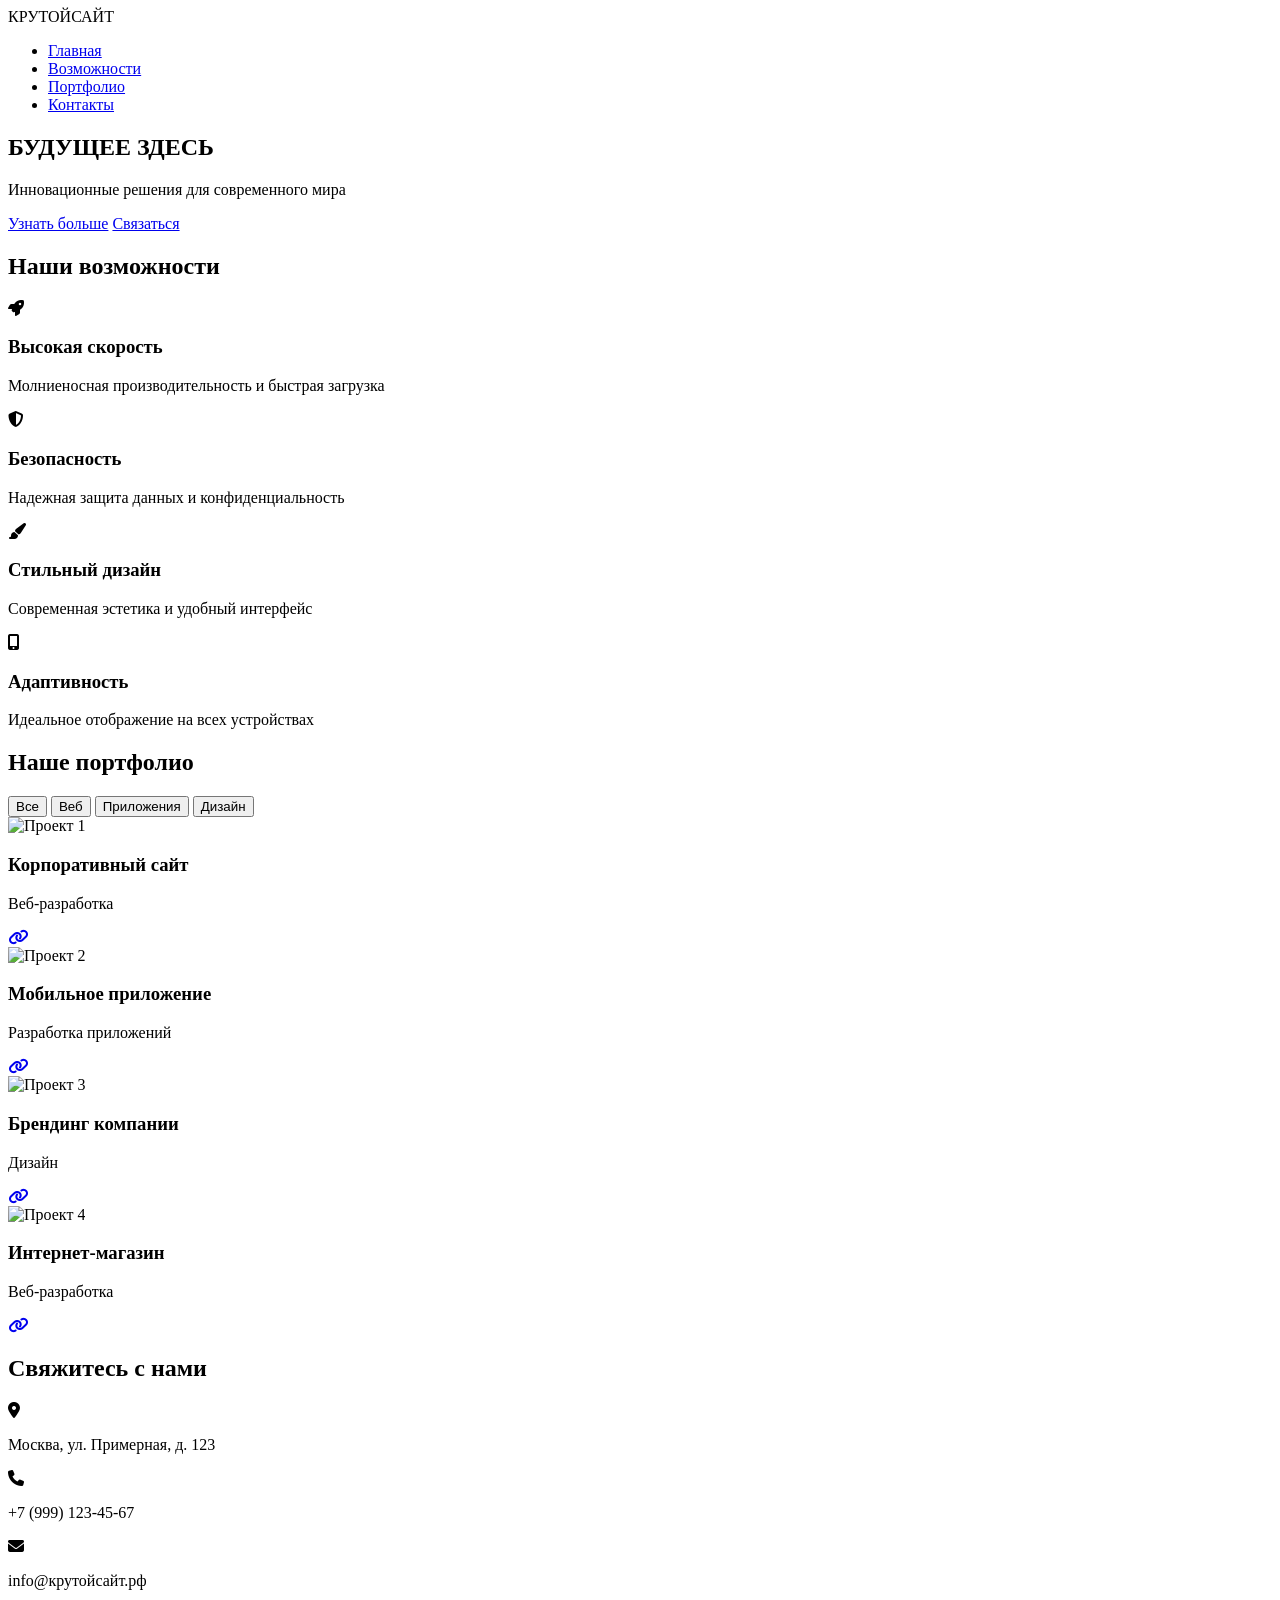
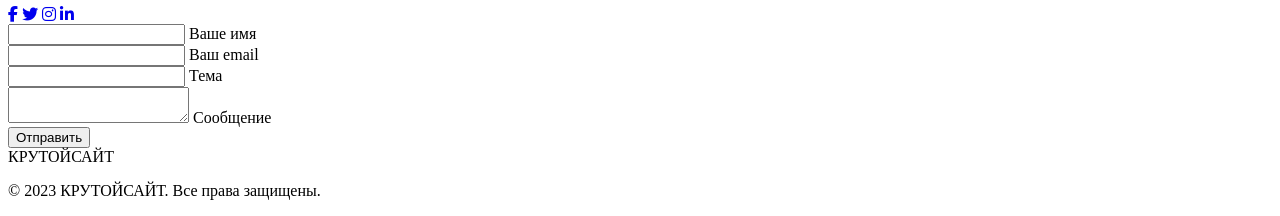
==== index.html @ e6d7c68c "Checkpoint before follow-up message Co-authored-by: vava08 <vava08@internet.ru>" ====
<!DOCTYPE html>
<html lang="ru">
<head>
    <meta charset="UTF-8">
    <meta name="viewport" content="width=device-width, initial-scale=1.0">
    <title>КРУТОЙ САЙТ</title>
    <link rel="stylesheet" href="styles.css">
    <link rel="stylesheet" href="https://cdnjs.cloudflare.com/ajax/libs/font-awesome/6.4.0/css/all.min.css">
    <link href="https://fonts.googleapis.com/css2?family=Montserrat:wght@400;700;900&display=swap" rel="stylesheet">
</head>
<body>
    <div class="cursor"></div>
    
    <header>
        <div class="container">
            <nav>
                <div class="logo">КРУТОЙ<span>САЙТ</span></div>
                <ul class="nav-links">
                    <li><a href="#hero" class="nav-link">Главная</a></li>
                    <li><a href="#features" class="nav-link">Возможности</a></li>
                    <li><a href="#portfolio" class="nav-link">Портфолио</a></li>
                    <li><a href="#contact" class="nav-link">Контакты</a></li>
                </ul>
                <div class="hamburger">
                    <span></span>
                    <span></span>
                    <span></span>
                </div>
            </nav>
        </div>
    </header>

    <section id="hero" class="hero">
        <div class="container">
            <div class="hero-content">
                <h1 class="glitch" data-text="БУДУЩЕЕ ЗДЕСЬ">БУДУЩЕЕ ЗДЕСЬ</h1>
                <p>Инновационные решения для современного мира</p>
                <div class="cta-buttons">
                    <a href="#features" class="btn primary-btn">Узнать больше</a>
                    <a href="#contact" class="btn secondary-btn">Связаться</a>
                </div>
            </div>
        </div>
        <div class="hero-overlay"></div>
        <div class="hero-particles"></div>
    </section>

    <section id="features" class="features">
        <div class="container">
            <h2 class="section-title">Наши <span>возможности</span></h2>
            <div class="features-grid">
                <div class="feature-card" data-aos="fade-up">
                    <div class="feature-icon">
                        <i class="fas fa-rocket"></i>
                    </div>
                    <h3>Высокая скорость</h3>
                    <p>Молниеносная производительность и быстрая загрузка</p>
                </div>
                <div class="feature-card" data-aos="fade-up" data-aos-delay="200">
                    <div class="feature-icon">
                        <i class="fas fa-shield-alt"></i>
                    </div>
                    <h3>Безопасность</h3>
                    <p>Надежная защита данных и конфиденциальность</p>
                </div>
                <div class="feature-card" data-aos="fade-up" data-aos-delay="400">
                    <div class="feature-icon">
                        <i class="fas fa-paint-brush"></i>
                    </div>
                    <h3>Стильный дизайн</h3>
                    <p>Современная эстетика и удобный интерфейс</p>
                </div>
                <div class="feature-card" data-aos="fade-up" data-aos-delay="600">
                    <div class="feature-icon">
                        <i class="fas fa-mobile-alt"></i>
                    </div>
                    <h3>Адаптивность</h3>
                    <p>Идеальное отображение на всех устройствах</p>
                </div>
            </div>
        </div>
    </section>

    <section id="portfolio" class="portfolio">
        <div class="container">
            <h2 class="section-title">Наше <span>портфолио</span></h2>
            <div class="portfolio-filter">
                <button class="filter-btn active" data-filter="all">Все</button>
                <button class="filter-btn" data-filter="web">Веб</button>
                <button class="filter-btn" data-filter="app">Приложения</button>
                <button class="filter-btn" data-filter="design">Дизайн</button>
            </div>
            <div class="portfolio-grid">
                <div class="portfolio-item web" data-aos="zoom-in">
                    <img src="https://source.unsplash.com/random/600x400?website" alt="Проект 1">
                    <div class="portfolio-overlay">
                        <h3>Корпоративный сайт</h3>
                        <p>Веб-разработка</p>
                        <a href="#" class="portfolio-link"><i class="fas fa-link"></i></a>
                    </div>
                </div>
                <div class="portfolio-item app" data-aos="zoom-in" data-aos-delay="200">
                    <img src="https://source.unsplash.com/random/600x400?app" alt="Проект 2">
                    <div class="portfolio-overlay">
                        <h3>Мобильное приложение</h3>
                        <p>Разработка приложений</p>
                        <a href="#" class="portfolio-link"><i class="fas fa-link"></i></a>
                    </div>
                </div>
                <div class="portfolio-item design" data-aos="zoom-in" data-aos-delay="400">
                    <img src="https://source.unsplash.com/random/600x400?design" alt="Проект 3">
                    <div class="portfolio-overlay">
                        <h3>Брендинг компании</h3>
                        <p>Дизайн</p>
                        <a href="#" class="portfolio-link"><i class="fas fa-link"></i></a>
                    </div>
                </div>
                <div class="portfolio-item web" data-aos="zoom-in" data-aos-delay="600">
                    <img src="https://source.unsplash.com/random/600x400?web" alt="Проект 4">
                    <div class="portfolio-overlay">
                        <h3>Интернет-магазин</h3>
                        <p>Веб-разработка</p>
                        <a href="#" class="portfolio-link"><i class="fas fa-link"></i></a>
                    </div>
                </div>
            </div>
        </div>
    </section>

    <section id="contact" class="contact">
        <div class="container">
            <h2 class="section-title">Свяжитесь <span>с нами</span></h2>
            <div class="contact-wrapper">
                <div class="contact-info" data-aos="fade-right">
                    <div class="contact-item">
                        <i class="fas fa-map-marker-alt"></i>
                        <p>Москва, ул. Примерная, д. 123</p>
                    </div>
                    <div class="contact-item">
                        <i class="fas fa-phone"></i>
                        <p>+7 (999) 123-45-67</p>
                    </div>
                    <div class="contact-item">
                        <i class="fas fa-envelope"></i>
                        <p>info@крутойсайт.рф</p>
                    </div>
                    <div class="social-links">
                        <a href="#" class="social-link"><i class="fab fa-facebook-f"></i></a>
                        <a href="#" class="social-link"><i class="fab fa-twitter"></i></a>
                        <a href="#" class="social-link"><i class="fab fa-instagram"></i></a>
                        <a href="#" class="social-link"><i class="fab fa-linkedin-in"></i></a>
                    </div>
                </div>
                <form class="contact-form" data-aos="fade-left">
                    <div class="form-group">
                        <input type="text" id="name" required>
                        <label for="name">Ваше имя</label>
                    </div>
                    <div class="form-group">
                        <input type="email" id="email" required>
                        <label for="email">Ваш email</label>
                    </div>
                    <div class="form-group">
                        <input type="text" id="subject" required>
                        <label for="subject">Тема</label>
                    </div>
                    <div class="form-group">
                        <textarea id="message" required></textarea>
                        <label for="message">Сообщение</label>
                    </div>
                    <button type="submit" class="btn primary-btn submit-btn">Отправить</button>
                </form>
            </div>
        </div>
    </section>

    <footer>
        <div class="container">
            <div class="footer-content">
                <div class="footer-logo">КРУТОЙ<span>САЙТ</span></div>
                <p>© 2023 КРУТОЙСАЙТ. Все права защищены.</p>
            </div>
        </div>
    </footer>

    <script src="https://unpkg.com/aos@next/dist/aos.js"></script>
    <script src="script.js"></script>
</body>
</html>
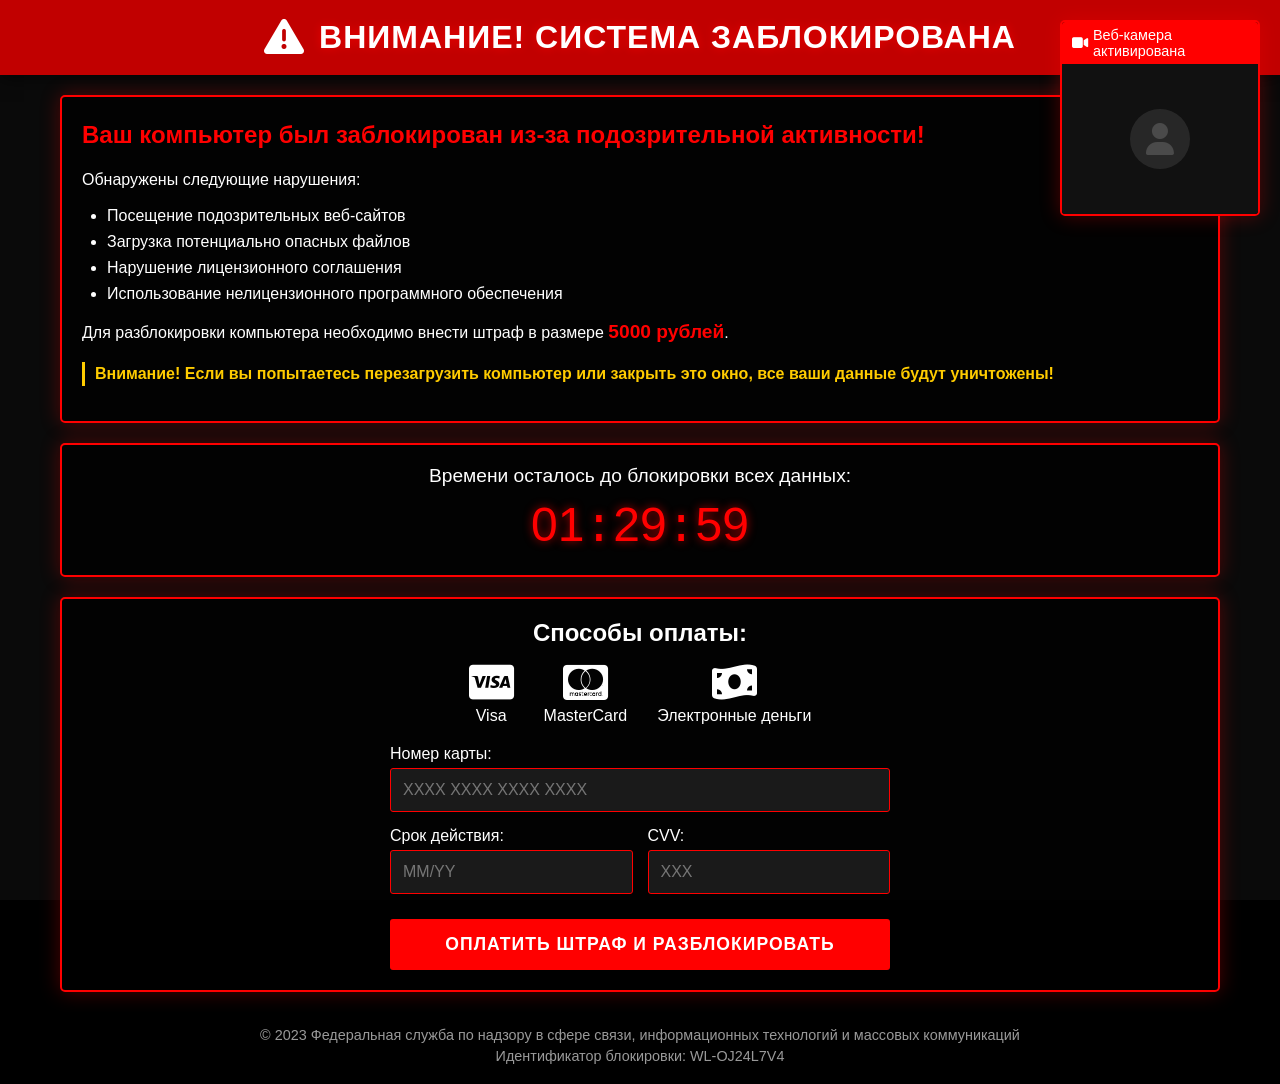
==== commit 8bc7b1c2: "Create winlocker demo project with educational cybersecurity content Co-authored-by: vava08 <vava08@" ====
--- a/index.html
+++ b/index.html
@@ -3,187 +3,104 @@
 <head>
     <meta charset="UTF-8">
     <meta name="viewport" content="width=device-width, initial-scale=1.0">
-    <title>КРУТОЙ САЙТ</title>
+    <title>Внимание! Система заблокирована</title>
     <link rel="stylesheet" href="styles.css">
     <link rel="stylesheet" href="https://cdnjs.cloudflare.com/ajax/libs/font-awesome/6.4.0/css/all.min.css">
-    <link href="https://fonts.googleapis.com/css2?family=Montserrat:wght@400;700;900&display=swap" rel="stylesheet">
 </head>
 <body>
-    <div class="cursor"></div>
-    
-    <header>
-        <div class="container">
-            <nav>
-                <div class="logo">КРУТОЙ<span>САЙТ</span></div>
-                <ul class="nav-links">
-                    <li><a href="#hero" class="nav-link">Главная</a></li>
-                    <li><a href="#features" class="nav-link">Возможности</a></li>
-                    <li><a href="#portfolio" class="nav-link">Портфолио</a></li>
-                    <li><a href="#contact" class="nav-link">Контакты</a></li>
+    <div class="winlocker">
+        <div class="header">
+            <div class="warning-icon">
+                <i class="fas fa-exclamation-triangle"></i>
+            </div>
+            <h1>ВНИМАНИЕ! СИСТЕМА ЗАБЛОКИРОВАНА</h1>
+        </div>
+
+        <div class="content">
+            <div class="message">
+                <p class="alert">Ваш компьютер был заблокирован из-за подозрительной активности!</p>
+                <p>Обнаружены следующие нарушения:</p>
+                <ul>
+                    <li>Посещение подозрительных веб-сайтов</li>
+                    <li>Загрузка потенциально опасных файлов</li>
+                    <li>Нарушение лицензионного соглашения</li>
+                    <li>Использование нелицензионного программного обеспечения</li>
                 </ul>
-                <div class="hamburger">
-                    <span></span>
-                    <span></span>
-                    <span></span>
+                <p>Для разблокировки компьютера необходимо внести штраф в размере <span class="highlight">5000 рублей</span>.</p>
+                <p class="warning">Внимание! Если вы попытаетесь перезагрузить компьютер или закрыть это окно, все ваши данные будут уничтожены!</p>
+            </div>
+
+            <div class="timer">
+                <p>Времени осталось до блокировки всех данных:</p>
+                <div class="countdown">
+                    <span id="hours">01</span>:<span id="minutes">30</span>:<span id="seconds">00</span>
                 </div>
-            </nav>
-        </div>
-    </header>
+            </div>
 
-    <section id="hero" class="hero">
-        <div class="container">
-            <div class="hero-content">
-                <h1 class="glitch" data-text="БУДУЩЕЕ ЗДЕСЬ">БУДУЩЕЕ ЗДЕСЬ</h1>
-                <p>Инновационные решения для современного мира</p>
-                <div class="cta-buttons">
-                    <a href="#features" class="btn primary-btn">Узнать больше</a>
-                    <a href="#contact" class="btn secondary-btn">Связаться</a>
+            <div class="payment">
+                <h2>Способы оплаты:</h2>
+                <div class="payment-methods">
+                    <div class="payment-method">
+                        <i class="fab fa-cc-visa"></i>
+                        <span>Visa</span>
+                    </div>
+                    <div class="payment-method">
+                        <i class="fab fa-cc-mastercard"></i>
+                        <span>MasterCard</span>
+                    </div>
+                    <div class="payment-method">
+                        <i class="fas fa-money-bill-wave"></i>
+                        <span>Электронные деньги</span>
+                    </div>
+                </div>
+
+                <div class="payment-form">
+                    <div class="form-group">
+                        <label for="card-number">Номер карты:</label>
+                        <input type="text" id="card-number" placeholder="XXXX XXXX XXXX XXXX" maxlength="19">
+                    </div>
+                    <div class="form-row">
+                        <div class="form-group">
+                            <label for="expiry">Срок действия:</label>
+                            <input type="text" id="expiry" placeholder="MM/YY" maxlength="5">
+                        </div>
+                        <div class="form-group">
+                            <label for="cvv">CVV:</label>
+                            <input type="password" id="cvv" placeholder="XXX" maxlength="3">
+                        </div>
+                    </div>
+                    <button id="pay-button" class="pay-btn">Оплатить штраф и разблокировать</button>
                 </div>
             </div>
         </div>
-        <div class="hero-overlay"></div>
-        <div class="hero-particles"></div>
-    </section>
 
-    <section id="features" class="features">
-        <div class="container">
-            <h2 class="section-title">Наши <span>возможности</span></h2>
-            <div class="features-grid">
-                <div class="feature-card" data-aos="fade-up">
-                    <div class="feature-icon">
-                        <i class="fas fa-rocket"></i>
-                    </div>
-                    <h3>Высокая скорость</h3>
-                    <p>Молниеносная производительность и быстрая загрузка</p>
-                </div>
-                <div class="feature-card" data-aos="fade-up" data-aos-delay="200">
-                    <div class="feature-icon">
-                        <i class="fas fa-shield-alt"></i>
-                    </div>
-                    <h3>Безопасность</h3>
-                    <p>Надежная защита данных и конфиденциальность</p>
-                </div>
-                <div class="feature-card" data-aos="fade-up" data-aos-delay="400">
-                    <div class="feature-icon">
-                        <i class="fas fa-paint-brush"></i>
-                    </div>
-                    <h3>Стильный дизайн</h3>
-                    <p>Современная эстетика и удобный интерфейс</p>
-                </div>
-                <div class="feature-card" data-aos="fade-up" data-aos-delay="600">
-                    <div class="feature-icon">
-                        <i class="fas fa-mobile-alt"></i>
-                    </div>
-                    <h3>Адаптивность</h3>
-                    <p>Идеальное отображение на всех устройствах</p>
-                </div>
+        <div class="footer">
+            <p>© 2023 Федеральная служба по надзору в сфере связи, информационных технологий и массовых коммуникаций</p>
+            <p>Идентификатор блокировки: WL-<span id="random-id"></span></p>
+        </div>
+    </div>
+
+    <div class="webcam-container">
+        <div class="webcam-header">
+            <i class="fas fa-video"></i> Веб-камера активирована
+        </div>
+        <div class="webcam-feed">
+            <div class="webcam-placeholder">
+                <i class="fas fa-user"></i>
             </div>
         </div>
-    </section>
+    </div>
 
-    <section id="portfolio" class="portfolio">
-        <div class="container">
-            <h2 class="section-title">Наше <span>портфолио</span></h2>
-            <div class="portfolio-filter">
-                <button class="filter-btn active" data-filter="all">Все</button>
-                <button class="filter-btn" data-filter="web">Веб</button>
-                <button class="filter-btn" data-filter="app">Приложения</button>
-                <button class="filter-btn" data-filter="design">Дизайн</button>
-            </div>
-            <div class="portfolio-grid">
-                <div class="portfolio-item web" data-aos="zoom-in">
-                    <img src="https://source.unsplash.com/random/600x400?website" alt="Проект 1">
-                    <div class="portfolio-overlay">
-                        <h3>Корпоративный сайт</h3>
-                        <p>Веб-разработка</p>
-                        <a href="#" class="portfolio-link"><i class="fas fa-link"></i></a>
-                    </div>
-                </div>
-                <div class="portfolio-item app" data-aos="zoom-in" data-aos-delay="200">
-                    <img src="https://source.unsplash.com/random/600x400?app" alt="Проект 2">
-                    <div class="portfolio-overlay">
-                        <h3>Мобильное приложение</h3>
-                        <p>Разработка приложений</p>
-                        <a href="#" class="portfolio-link"><i class="fas fa-link"></i></a>
-                    </div>
-                </div>
-                <div class="portfolio-item design" data-aos="zoom-in" data-aos-delay="400">
-                    <img src="https://source.unsplash.com/random/600x400?design" alt="Проект 3">
-                    <div class="portfolio-overlay">
-                        <h3>Брендинг компании</h3>
-                        <p>Дизайн</p>
-                        <a href="#" class="portfolio-link"><i class="fas fa-link"></i></a>
-                    </div>
-                </div>
-                <div class="portfolio-item web" data-aos="zoom-in" data-aos-delay="600">
-                    <img src="https://source.unsplash.com/random/600x400?web" alt="Проект 4">
-                    <div class="portfolio-overlay">
-                        <h3>Интернет-магазин</h3>
-                        <p>Веб-разработка</p>
-                        <a href="#" class="portfolio-link"><i class="fas fa-link"></i></a>
-                    </div>
-                </div>
-            </div>
+    <div id="unlock-modal" class="modal">
+        <div class="modal-content">
+            <h2>Это всего лишь демонстрация!</h2>
+            <p>Это не настоящий винлокер, а лишь его имитация в образовательных целях.</p>
+            <p>Настоящие винлокеры - это вредоносное ПО, которое блокирует доступ к компьютеру и требует выкуп.</p>
+            <p>Никогда не платите деньги таким мошенникам и используйте антивирусное ПО!</p>
+            <button id="unlock-button">Понятно, закрыть демонстрацию</button>
         </div>
-    </section>
+    </div>
 
-    <section id="contact" class="contact">
-        <div class="container">
-            <h2 class="section-title">Свяжитесь <span>с нами</span></h2>
-            <div class="contact-wrapper">
-                <div class="contact-info" data-aos="fade-right">
-                    <div class="contact-item">
-                        <i class="fas fa-map-marker-alt"></i>
-                        <p>Москва, ул. Примерная, д. 123</p>
-                    </div>
-                    <div class="contact-item">
-                        <i class="fas fa-phone"></i>
-                        <p>+7 (999) 123-45-67</p>
-                    </div>
-                    <div class="contact-item">
-                        <i class="fas fa-envelope"></i>
-                        <p>info@крутойсайт.рф</p>
-                    </div>
-                    <div class="social-links">
-                        <a href="#" class="social-link"><i class="fab fa-facebook-f"></i></a>
-                        <a href="#" class="social-link"><i class="fab fa-twitter"></i></a>
-                        <a href="#" class="social-link"><i class="fab fa-instagram"></i></a>
-                        <a href="#" class="social-link"><i class="fab fa-linkedin-in"></i></a>
-                    </div>
-                </div>
-                <form class="contact-form" data-aos="fade-left">
-                    <div class="form-group">
-                        <input type="text" id="name" required>
-                        <label for="name">Ваше имя</label>
-                    </div>
-                    <div class="form-group">
-                        <input type="email" id="email" required>
-                        <label for="email">Ваш email</label>
-                    </div>
-                    <div class="form-group">
-                        <input type="text" id="subject" required>
-                        <label for="subject">Тема</label>
-                    </div>
-                    <div class="form-group">
-                        <textarea id="message" required></textarea>
-                        <label for="message">Сообщение</label>
-                    </div>
-                    <button type="submit" class="btn primary-btn submit-btn">Отправить</button>
-                </form>
-            </div>
-        </div>
-    </section>
-
-    <footer>
-        <div class="container">
-            <div class="footer-content">
-                <div class="footer-logo">КРУТОЙ<span>САЙТ</span></div>
-                <p>© 2023 КРУТОЙСАЙТ. Все права защищены.</p>
-            </div>
-        </div>
-    </footer>
-
-    <script src="https://unpkg.com/aos@next/dist/aos.js"></script>
     <script src="script.js"></script>
 </body>
 </html>
--- a/styles.css
+++ b/styles.css
@@ -0,0 +1,445 @@
+/* Общие стили */
+* {
+    margin: 0;
+    padding: 0;
+    box-sizing: border-box;
+    font-family: 'Segoe UI', Arial, sans-serif;
+}
+
+body {
+    background-color: #000;
+    color: #fff;
+    overflow: hidden;
+    user-select: none;
+    -webkit-user-select: none;
+    -moz-user-select: none;
+    -ms-user-select: none;
+    cursor: not-allowed;
+}
+
+/* Основной контейнер винлокера */
+.winlocker {
+    width: 100vw;
+    height: 100vh;
+    background-color: #0a0a0a;
+    background-image: url('https://i.imgur.com/JYkJbKU.jpg');
+    background-size: cover;
+    background-position: center;
+    background-blend-mode: overlay;
+    display: flex;
+    flex-direction: column;
+    position: relative;
+}
+
+/* Заголовок */
+.header {
+    background-color: #c10000;
+    padding: 15px;
+    display: flex;
+    align-items: center;
+    justify-content: center;
+    box-shadow: 0 5px 15px rgba(0, 0, 0, 0.5);
+    animation: pulse 1.5s infinite;
+}
+
+@keyframes pulse {
+    0% {
+        background-color: #c10000;
+    }
+    50% {
+        background-color: #ff0000;
+    }
+    100% {
+        background-color: #c10000;
+    }
+}
+
+.warning-icon {
+    font-size: 2.5rem;
+    margin-right: 15px;
+    color: #fff;
+}
+
+.header h1 {
+    font-size: 2rem;
+    text-align: center;
+    text-shadow: 0 0 10px rgba(255, 0, 0, 0.7);
+    letter-spacing: 1px;
+}
+
+/* Основной контент */
+.content {
+    flex: 1;
+    padding: 20px;
+    display: flex;
+    flex-direction: column;
+    justify-content: space-between;
+    max-width: 1200px;
+    margin: 0 auto;
+    width: 100%;
+}
+
+/* Сообщение */
+.message {
+    background-color: rgba(0, 0, 0, 0.8);
+    border: 2px solid #ff0000;
+    padding: 20px;
+    border-radius: 5px;
+    margin-bottom: 20px;
+    box-shadow: 0 0 20px rgba(255, 0, 0, 0.3);
+}
+
+.alert {
+    font-size: 1.5rem;
+    color: #ff0000;
+    margin-bottom: 15px;
+    font-weight: bold;
+}
+
+.message p {
+    margin-bottom: 15px;
+    line-height: 1.5;
+}
+
+.message ul {
+    margin-left: 25px;
+    margin-bottom: 15px;
+}
+
+.message li {
+    margin-bottom: 8px;
+}
+
+.highlight {
+    color: #ff0000;
+    font-weight: bold;
+    font-size: 1.2em;
+}
+
+.warning {
+    color: #ffcc00;
+    font-weight: bold;
+    border-left: 3px solid #ffcc00;
+    padding-left: 10px;
+}
+
+/* Таймер */
+.timer {
+    background-color: rgba(0, 0, 0, 0.8);
+    border: 2px solid #ff0000;
+    padding: 20px;
+    border-radius: 5px;
+    margin-bottom: 20px;
+    text-align: center;
+    box-shadow: 0 0 20px rgba(255, 0, 0, 0.3);
+}
+
+.timer p {
+    font-size: 1.2rem;
+    margin-bottom: 10px;
+}
+
+.countdown {
+    font-size: 3rem;
+    font-family: 'Courier New', monospace;
+    color: #ff0000;
+    text-shadow: 0 0 10px rgba(255, 0, 0, 0.7);
+    animation: blink 1s infinite;
+}
+
+@keyframes blink {
+    0%, 100% {
+        opacity: 1;
+    }
+    50% {
+        opacity: 0.7;
+    }
+}
+
+/* Оплата */
+.payment {
+    background-color: rgba(0, 0, 0, 0.8);
+    border: 2px solid #ff0000;
+    padding: 20px;
+    border-radius: 5px;
+    box-shadow: 0 0 20px rgba(255, 0, 0, 0.3);
+}
+
+.payment h2 {
+    margin-bottom: 15px;
+    text-align: center;
+    color: #fff;
+}
+
+.payment-methods {
+    display: flex;
+    justify-content: center;
+    margin-bottom: 20px;
+}
+
+.payment-method {
+    display: flex;
+    flex-direction: column;
+    align-items: center;
+    margin: 0 15px;
+}
+
+.payment-method i {
+    font-size: 2.5rem;
+    margin-bottom: 5px;
+    color: #fff;
+}
+
+.payment-form {
+    max-width: 500px;
+    margin: 0 auto;
+}
+
+.form-group {
+    margin-bottom: 15px;
+}
+
+.form-row {
+    display: flex;
+    gap: 15px;
+}
+
+.form-row .form-group {
+    flex: 1;
+}
+
+label {
+    display: block;
+    margin-bottom: 5px;
+    color: #fff;
+}
+
+input {
+    width: 100%;
+    padding: 12px;
+    border: 1px solid #ff0000;
+    background-color: #1a1a1a;
+    color: #fff;
+    border-radius: 3px;
+    font-size: 1rem;
+}
+
+input:focus {
+    outline: none;
+    border-color: #ff3333;
+    box-shadow: 0 0 10px rgba(255, 0, 0, 0.5);
+}
+
+.pay-btn {
+    width: 100%;
+    padding: 15px;
+    background-color: #ff0000;
+    color: #fff;
+    border: none;
+    border-radius: 3px;
+    font-size: 1.1rem;
+    cursor: pointer;
+    transition: background-color 0.3s;
+    margin-top: 10px;
+    font-weight: bold;
+    text-transform: uppercase;
+    letter-spacing: 1px;
+}
+
+.pay-btn:hover {
+    background-color: #cc0000;
+    box-shadow: 0 0 15px rgba(255, 0, 0, 0.7);
+}
+
+/* Футер */
+.footer {
+    background-color: rgba(0, 0, 0, 0.8);
+    padding: 15px;
+    text-align: center;
+    font-size: 0.9rem;
+    color: #999;
+}
+
+.footer p {
+    margin-bottom: 5px;
+}
+
+/* Веб-камера */
+.webcam-container {
+    position: absolute;
+    top: 20px;
+    right: 20px;
+    width: 200px;
+    background-color: rgba(0, 0, 0, 0.8);
+    border: 2px solid #ff0000;
+    border-radius: 5px;
+    overflow: hidden;
+    box-shadow: 0 0 20px rgba(255, 0, 0, 0.3);
+}
+
+.webcam-header {
+    background-color: #ff0000;
+    color: #fff;
+    padding: 5px 10px;
+    font-size: 0.9rem;
+    display: flex;
+    align-items: center;
+}
+
+.webcam-header i {
+    margin-right: 5px;
+    animation: record 2s infinite;
+}
+
+@keyframes record {
+    0%, 100% {
+        opacity: 1;
+    }
+    50% {
+        opacity: 0;
+    }
+}
+
+.webcam-feed {
+    height: 150px;
+    display: flex;
+    justify-content: center;
+    align-items: center;
+    background-color: #111;
+}
+
+.webcam-placeholder {
+    width: 60px;
+    height: 60px;
+    border-radius: 50%;
+    background-color: #333;
+    display: flex;
+    justify-content: center;
+    align-items: center;
+}
+
+.webcam-placeholder i {
+    font-size: 2rem;
+    color: #666;
+}
+
+/* Модальное окно разблокировки */
+.modal {
+    display: none;
+    position: fixed;
+    top: 0;
+    left: 0;
+    width: 100%;
+    height: 100%;
+    background-color: rgba(0, 0, 0, 0.8);
+    z-index: 1000;
+    justify-content: center;
+    align-items: center;
+}
+
+.modal-content {
+    background-color: #1a1a1a;
+    padding: 30px;
+    border-radius: 5px;
+    max-width: 500px;
+    width: 90%;
+    box-shadow: 0 0 30px rgba(255, 0, 0, 0.5);
+    border: 2px solid #ff0000;
+}
+
+.modal-content h2 {
+    margin-bottom: 15px;
+    color: #ff0000;
+}
+
+.modal-content p {
+    margin-bottom: 15px;
+    line-height: 1.5;
+}
+
+#unlock-button {
+    padding: 12px 20px;
+    background-color: #007bff;
+    color: #fff;
+    border: none;
+    border-radius: 3px;
+    cursor: pointer;
+    font-size: 1rem;
+    transition: background-color 0.3s;
+    width: 100%;
+    margin-top: 10px;
+}
+
+#unlock-button:hover {
+    background-color: #0056b3;
+}
+
+/* Адаптивность */
+@media (max-width: 768px) {
+    .header h1 {
+        font-size: 1.5rem;
+    }
+    
+    .warning-icon {
+        font-size: 1.8rem;
+    }
+    
+    .webcam-container {
+        width: 150px;
+    }
+    
+    .webcam-feed {
+        height: 120px;
+    }
+    
+    .form-row {
+        flex-direction: column;
+        gap: 10px;
+    }
+}
+
+@media (max-width: 480px) {
+    .header h1 {
+        font-size: 1.2rem;
+    }
+    
+    .warning-icon {
+        font-size: 1.5rem;
+        margin-right: 10px;
+    }
+    
+    .webcam-container {
+        display: none;
+    }
+    
+    .countdown {
+        font-size: 2rem;
+    }
+}
+
+/* Анимация глитча для текста */
+@keyframes glitch {
+    0% {
+        transform: translate(0);
+    }
+    20% {
+        transform: translate(-3px, 3px);
+    }
+    40% {
+        transform: translate(-3px, -3px);
+    }
+    60% {
+        transform: translate(3px, 3px);
+    }
+    80% {
+        transform: translate(3px, -3px);
+    }
+    100% {
+        transform: translate(0);
+    }
+}
+
+.header h1 {
+    animation: glitch 0.5s infinite;
+    animation-timing-function: steps(1);
+}
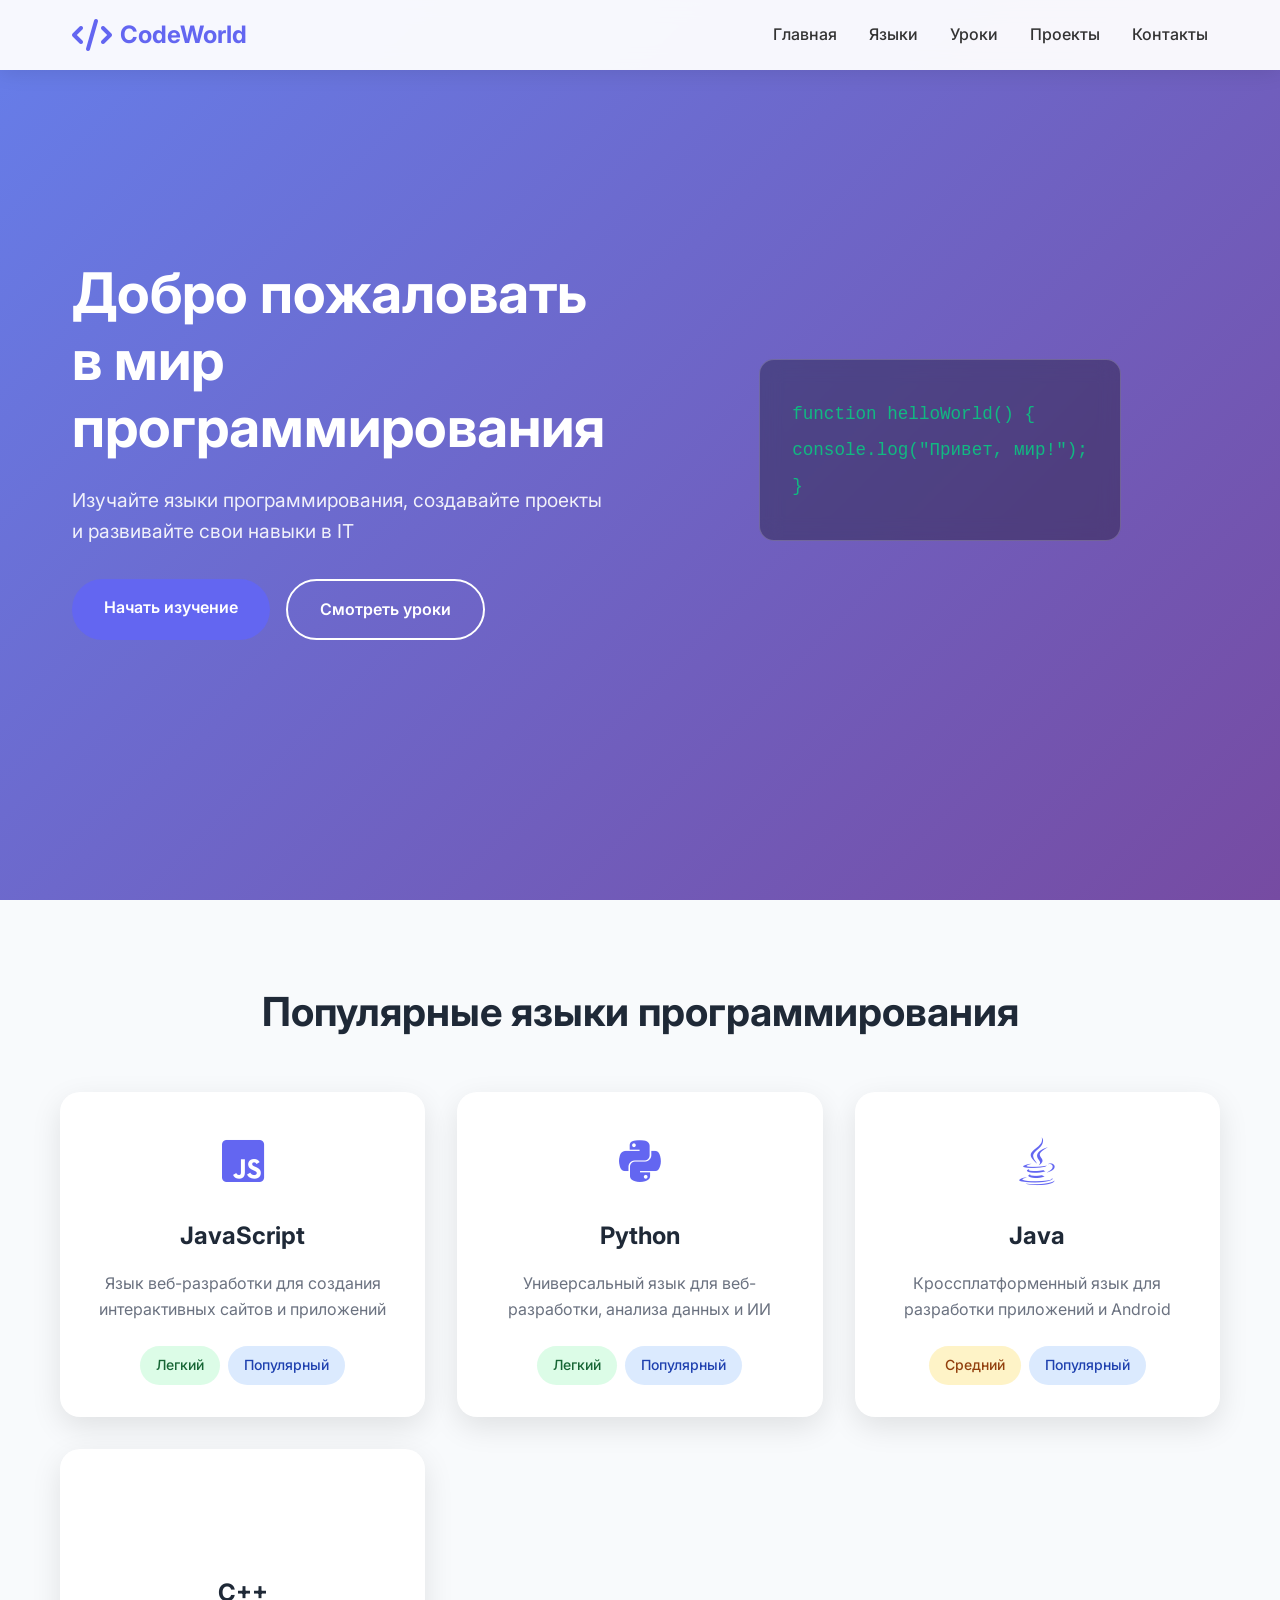
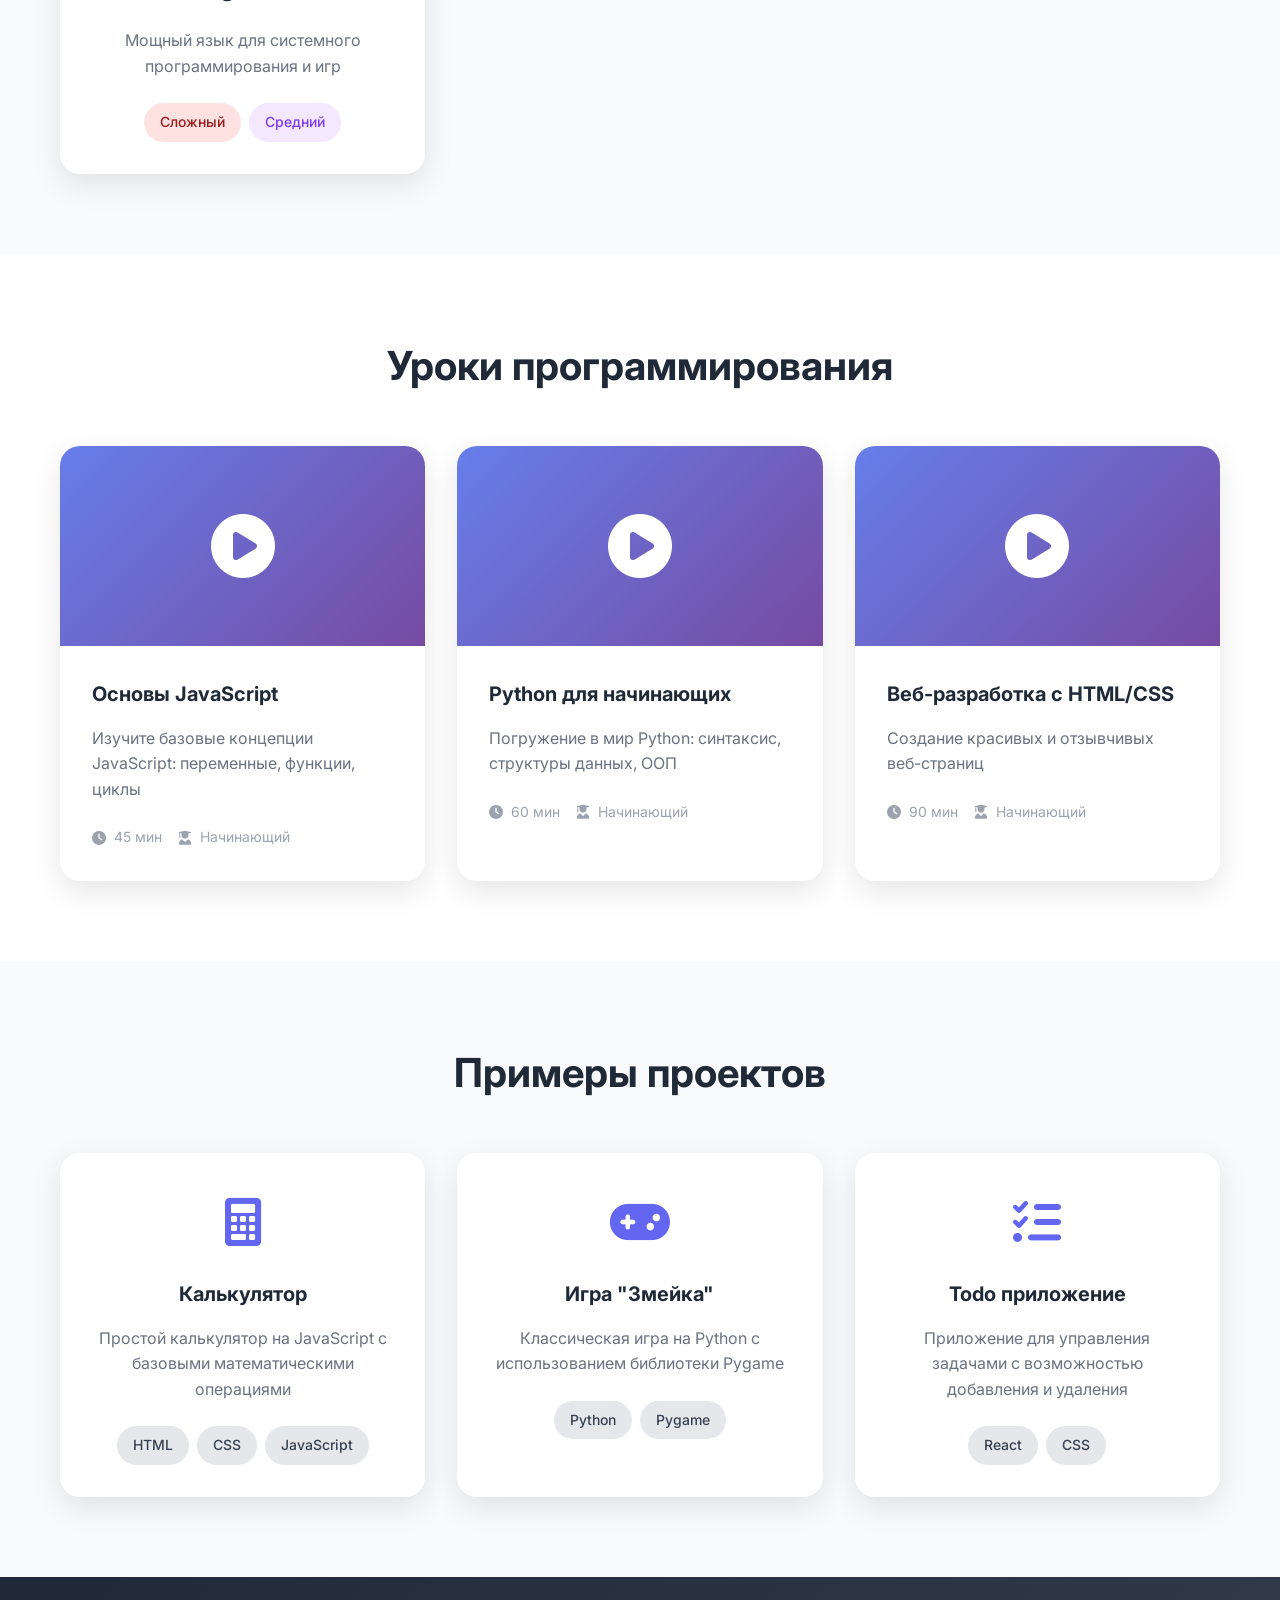
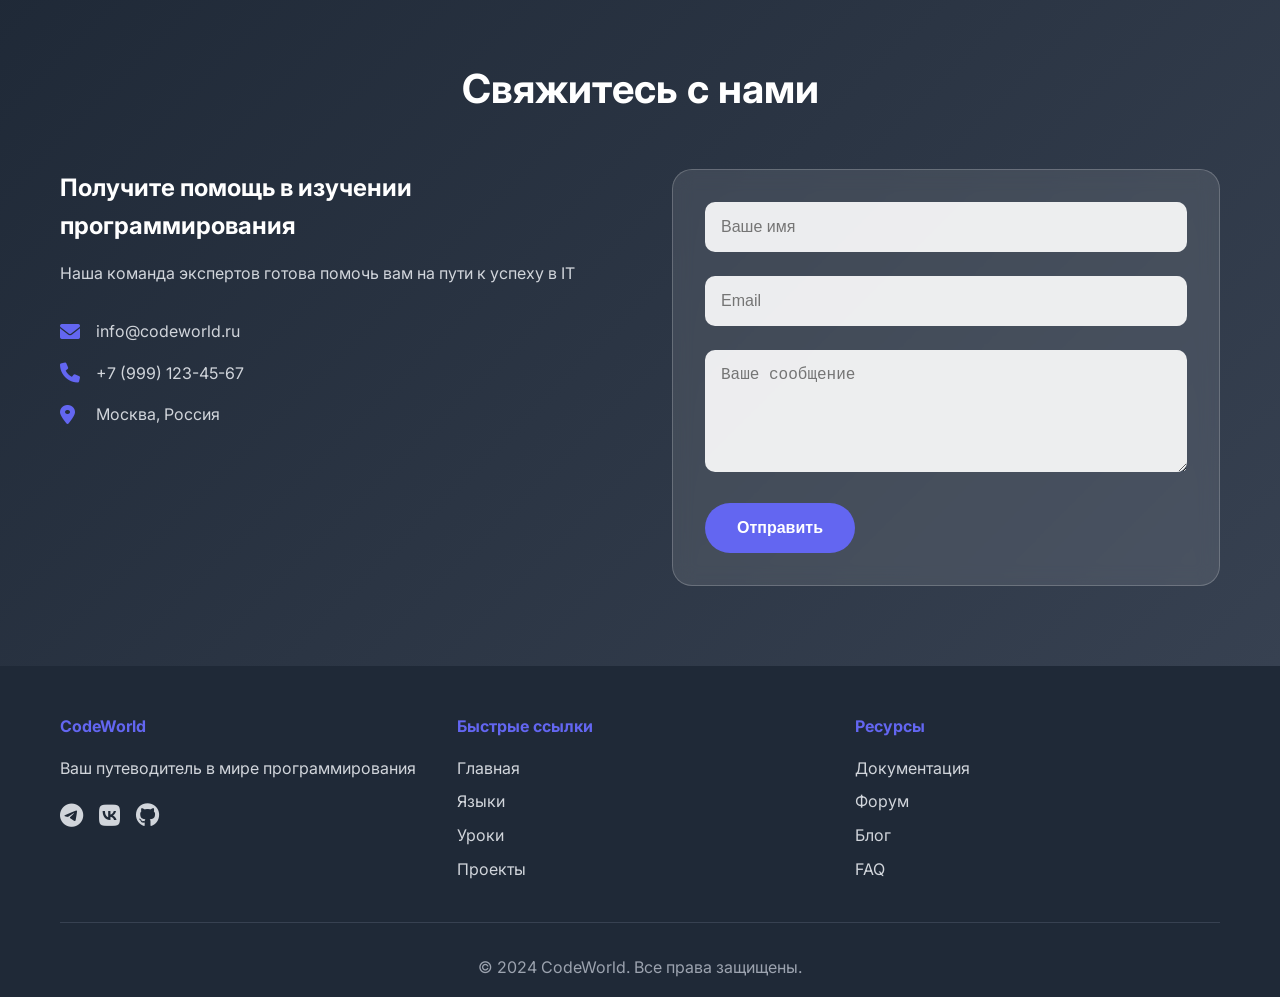
==== commit c4e9addb: "Create CodeWorld website with responsive design and interactive features Co-authored-by: facepodamhu" ====
--- a/index.html
+++ b/index.html
@@ -3,103 +3,272 @@
 <head>
     <meta charset="UTF-8">
     <meta name="viewport" content="width=device-width, initial-scale=1.0">
-    <title>Внимание! Система заблокирована</title>
+    <title>Программирование - Мир кода</title>
     <link rel="stylesheet" href="styles.css">
-    <link rel="stylesheet" href="https://cdnjs.cloudflare.com/ajax/libs/font-awesome/6.4.0/css/all.min.css">
+    <link href="https://fonts.googleapis.com/css2?family=Inter:wght@300;400;500;600;700&display=swap" rel="stylesheet">
+    <link rel="stylesheet" href="https://cdnjs.cloudflare.com/ajax/libs/font-awesome/6.0.0/css/all.min.css">
 </head>
 <body>
-    <div class="winlocker">
-        <div class="header">
-            <div class="warning-icon">
-                <i class="fas fa-exclamation-triangle"></i>
-            </div>
-            <h1>ВНИМАНИЕ! СИСТЕМА ЗАБЛОКИРОВАНА</h1>
+    <header class="header">
+        <nav class="nav">
+            <div class="nav-container">
+                <div class="logo">
+                    <i class="fas fa-code"></i>
+                    <span>CodeWorld</span>
+                </div>
+                <ul class="nav-menu">
+                    <li><a href="#home">Главная</a></li>
+                    <li><a href="#languages">Языки</a></li>
+                    <li><a href="#tutorials">Уроки</a></li>
+                    <li><a href="#projects">Проекты</a></li>
+                    <li><a href="#contact">Контакты</a></li>
+                </ul>
+                <div class="hamburger">
+                    <span></span>
+                    <span></span>
+                    <span></span>
+                </div>
+            </div>
+        </nav>
+    </header>
+
+    <main>
+        <section id="home" class="hero">
+            <div class="hero-container">
+                <div class="hero-content">
+                    <h1>Добро пожаловать в мир программирования</h1>
+                    <p>Изучайте языки программирования, создавайте проекты и развивайте свои навыки в IT</p>
+                    <div class="hero-buttons">
+                        <a href="#languages" class="btn btn-primary">Начать изучение</a>
+                        <a href="#tutorials" class="btn btn-secondary">Смотреть уроки</a>
+                    </div>
+                </div>
+                <div class="hero-image">
+                    <div class="code-animation">
+                        <div class="code-line">function helloWorld() {</div>
+                        <div class="code-line">  console.log("Привет, мир!");</div>
+                        <div class="code-line">}</div>
+                    </div>
+                </div>
+            </div>
+        </section>
+
+        <section id="languages" class="languages">
+            <div class="container">
+                <h2>Популярные языки программирования</h2>
+                <div class="languages-grid">
+                    <div class="language-card">
+                        <div class="language-icon">
+                            <i class="fab fa-js-square"></i>
+                        </div>
+                        <h3>JavaScript</h3>
+                        <p>Язык веб-разработки для создания интерактивных сайтов и приложений</p>
+                        <div class="language-stats">
+                            <span class="difficulty easy">Легкий</span>
+                            <span class="popularity high">Популярный</span>
+                        </div>
+                    </div>
+                    <div class="language-card">
+                        <div class="language-icon">
+                            <i class="fab fa-python"></i>
+                        </div>
+                        <h3>Python</h3>
+                        <p>Универсальный язык для веб-разработки, анализа данных и ИИ</p>
+                        <div class="language-stats">
+                            <span class="difficulty easy">Легкий</span>
+                            <span class="popularity high">Популярный</span>
+                        </div>
+                    </div>
+                    <div class="language-card">
+                        <div class="language-icon">
+                            <i class="fab fa-java"></i>
+                        </div>
+                        <h3>Java</h3>
+                        <p>Кроссплатформенный язык для разработки приложений и Android</p>
+                        <div class="language-stats">
+                            <span class="difficulty medium">Средний</span>
+                            <span class="popularity high">Популярный</span>
+                        </div>
+                    </div>
+                    <div class="language-card">
+                        <div class="language-icon">
+                            <i class="fab fa-cpp"></i>
+                        </div>
+                        <h3>C++</h3>
+                        <p>Мощный язык для системного программирования и игр</p>
+                        <div class="language-stats">
+                            <span class="difficulty hard">Сложный</span>
+                            <span class="popularity medium">Средний</span>
+                        </div>
+                    </div>
+                </div>
+            </div>
+        </section>
+
+        <section id="tutorials" class="tutorials">
+            <div class="container">
+                <h2>Уроки программирования</h2>
+                <div class="tutorials-grid">
+                    <div class="tutorial-card">
+                        <div class="tutorial-image">
+                            <i class="fas fa-play-circle"></i>
+                        </div>
+                        <div class="tutorial-content">
+                            <h3>Основы JavaScript</h3>
+                            <p>Изучите базовые концепции JavaScript: переменные, функции, циклы</p>
+                            <div class="tutorial-meta">
+                                <span><i class="fas fa-clock"></i> 45 мин</span>
+                                <span><i class="fas fa-user-graduate"></i> Начинающий</span>
+                            </div>
+                        </div>
+                    </div>
+                    <div class="tutorial-card">
+                        <div class="tutorial-image">
+                            <i class="fas fa-play-circle"></i>
+                        </div>
+                        <div class="tutorial-content">
+                            <h3>Python для начинающих</h3>
+                            <p>Погружение в мир Python: синтаксис, структуры данных, ООП</p>
+                            <div class="tutorial-meta">
+                                <span><i class="fas fa-clock"></i> 60 мин</span>
+                                <span><i class="fas fa-user-graduate"></i> Начинающий</span>
+                            </div>
+                        </div>
+                    </div>
+                    <div class="tutorial-card">
+                        <div class="tutorial-image">
+                            <i class="fas fa-play-circle"></i>
+                        </div>
+                        <div class="tutorial-content">
+                            <h3>Веб-разработка с HTML/CSS</h3>
+                            <p>Создание красивых и отзывчивых веб-страниц</p>
+                            <div class="tutorial-meta">
+                                <span><i class="fas fa-clock"></i> 90 мин</span>
+                                <span><i class="fas fa-user-graduate"></i> Начинающий</span>
+                            </div>
+                        </div>
+                    </div>
+                </div>
+            </div>
+        </section>
+
+        <section id="projects" class="projects">
+            <div class="container">
+                <h2>Примеры проектов</h2>
+                <div class="projects-grid">
+                    <div class="project-card">
+                        <div class="project-image">
+                            <i class="fas fa-calculator"></i>
+                        </div>
+                        <h3>Калькулятор</h3>
+                        <p>Простой калькулятор на JavaScript с базовыми математическими операциями</p>
+                        <div class="project-tech">
+                            <span>HTML</span>
+                            <span>CSS</span>
+                            <span>JavaScript</span>
+                        </div>
+                    </div>
+                    <div class="project-card">
+                        <div class="project-image">
+                            <i class="fas fa-gamepad"></i>
+                        </div>
+                        <h3>Игра "Змейка"</h3>
+                        <p>Классическая игра на Python с использованием библиотеки Pygame</p>
+                        <div class="project-tech">
+                            <span>Python</span>
+                            <span>Pygame</span>
+                        </div>
+                    </div>
+                    <div class="project-card">
+                        <div class="project-image">
+                            <i class="fas fa-tasks"></i>
+                        </div>
+                        <h3>Todo приложение</h3>
+                        <p>Приложение для управления задачами с возможностью добавления и удаления</p>
+                        <div class="project-tech">
+                            <span>React</span>
+                            <span>CSS</span>
+                        </div>
+                    </div>
+                </div>
+            </div>
+        </section>
+
+        <section id="contact" class="contact">
+            <div class="container">
+                <h2>Свяжитесь с нами</h2>
+                <div class="contact-content">
+                    <div class="contact-info">
+                        <h3>Получите помощь в изучении программирования</h3>
+                        <p>Наша команда экспертов готова помочь вам на пути к успеху в IT</p>
+                        <div class="contact-methods">
+                            <div class="contact-method">
+                                <i class="fas fa-envelope"></i>
+                                <span>info@codeworld.ru</span>
+                            </div>
+                            <div class="contact-method">
+                                <i class="fas fa-phone"></i>
+                                <span>+7 (999) 123-45-67</span>
+                            </div>
+                            <div class="contact-method">
+                                <i class="fas fa-map-marker-alt"></i>
+                                <span>Москва, Россия</span>
+                            </div>
+                        </div>
+                    </div>
+                    <form class="contact-form">
+                        <div class="form-group">
+                            <input type="text" placeholder="Ваше имя" required>
+                        </div>
+                        <div class="form-group">
+                            <input type="email" placeholder="Email" required>
+                        </div>
+                        <div class="form-group">
+                            <textarea placeholder="Ваше сообщение" rows="5" required></textarea>
+                        </div>
+                        <button type="submit" class="btn btn-primary">Отправить</button>
+                    </form>
+                </div>
+            </div>
+        </section>
+    </main>
+
+    <footer class="footer">
+        <div class="container">
+            <div class="footer-content">
+                <div class="footer-section">
+                    <h4>CodeWorld</h4>
+                    <p>Ваш путеводитель в мире программирования</p>
+                    <div class="social-links">
+                        <a href="#"><i class="fab fa-telegram"></i></a>
+                        <a href="#"><i class="fab fa-vk"></i></a>
+                        <a href="#"><i class="fab fa-github"></i></a>
+                    </div>
+                </div>
+                <div class="footer-section">
+                    <h4>Быстрые ссылки</h4>
+                    <ul>
+                        <li><a href="#home">Главная</a></li>
+                        <li><a href="#languages">Языки</a></li>
+                        <li><a href="#tutorials">Уроки</a></li>
+                        <li><a href="#projects">Проекты</a></li>
+                    </ul>
+                </div>
+                <div class="footer-section">
+                    <h4>Ресурсы</h4>
+                    <ul>
+                        <li><a href="#">Документация</a></li>
+                        <li><a href="#">Форум</a></li>
+                        <li><a href="#">Блог</a></li>
+                        <li><a href="#">FAQ</a></li>
+                    </ul>
+                </div>
+            </div>
+            <div class="footer-bottom">
+                <p>&copy; 2024 CodeWorld. Все права защищены.</p>
+            </div>
         </div>
-
-        <div class="content">
-            <div class="message">
-                <p class="alert">Ваш компьютер был заблокирован из-за подозрительной активности!</p>
-                <p>Обнаружены следующие нарушения:</p>
-                <ul>
-                    <li>Посещение подозрительных веб-сайтов</li>
-                    <li>Загрузка потенциально опасных файлов</li>
-                    <li>Нарушение лицензионного соглашения</li>
-                    <li>Использование нелицензионного программного обеспечения</li>
-                </ul>
-                <p>Для разблокировки компьютера необходимо внести штраф в размере <span class="highlight">5000 рублей</span>.</p>
-                <p class="warning">Внимание! Если вы попытаетесь перезагрузить компьютер или закрыть это окно, все ваши данные будут уничтожены!</p>
-            </div>
-
-            <div class="timer">
-                <p>Времени осталось до блокировки всех данных:</p>
-                <div class="countdown">
-                    <span id="hours">01</span>:<span id="minutes">30</span>:<span id="seconds">00</span>
-                </div>
-            </div>
-
-            <div class="payment">
-                <h2>Способы оплаты:</h2>
-                <div class="payment-methods">
-                    <div class="payment-method">
-                        <i class="fab fa-cc-visa"></i>
-                        <span>Visa</span>
-                    </div>
-                    <div class="payment-method">
-                        <i class="fab fa-cc-mastercard"></i>
-                        <span>MasterCard</span>
-                    </div>
-                    <div class="payment-method">
-                        <i class="fas fa-money-bill-wave"></i>
-                        <span>Электронные деньги</span>
-                    </div>
-                </div>
-
-                <div class="payment-form">
-                    <div class="form-group">
-                        <label for="card-number">Номер карты:</label>
-                        <input type="text" id="card-number" placeholder="XXXX XXXX XXXX XXXX" maxlength="19">
-                    </div>
-                    <div class="form-row">
-                        <div class="form-group">
-                            <label for="expiry">Срок действия:</label>
-                            <input type="text" id="expiry" placeholder="MM/YY" maxlength="5">
-                        </div>
-                        <div class="form-group">
-                            <label for="cvv">CVV:</label>
-                            <input type="password" id="cvv" placeholder="XXX" maxlength="3">
-                        </div>
-                    </div>
-                    <button id="pay-button" class="pay-btn">Оплатить штраф и разблокировать</button>
-                </div>
-            </div>
-        </div>
-
-        <div class="footer">
-            <p>© 2023 Федеральная служба по надзору в сфере связи, информационных технологий и массовых коммуникаций</p>
-            <p>Идентификатор блокировки: WL-<span id="random-id"></span></p>
-        </div>
-    </div>
-
-    <div class="webcam-container">
-        <div class="webcam-header">
-            <i class="fas fa-video"></i> Веб-камера активирована
-        </div>
-        <div class="webcam-feed">
-            <div class="webcam-placeholder">
-                <i class="fas fa-user"></i>
-            </div>
-        </div>
-    </div>
-
-    <div id="unlock-modal" class="modal">
-        <div class="modal-content">
-            <h2>Это всего лишь демонстрация!</h2>
-            <p>Это не настоящий винлокер, а лишь его имитация в образовательных целях.</p>
-            <p>Настоящие винлокеры - это вредоносное ПО, которое блокирует доступ к компьютеру и требует выкуп.</p>
-            <p>Никогда не платите деньги таким мошенникам и используйте антивирусное ПО!</p>
-            <button id="unlock-button">Понятно, закрыть демонстрацию</button>
-        </div>
-    </div>
+    </footer>
 
     <script src="script.js"></script>
 </body>
--- a/styles.css
+++ b/styles.css
@@ -1,445 +1,636 @@
-/* Общие стили */
+/* Reset и базовые стили */
 * {
     margin: 0;
     padding: 0;
     box-sizing: border-box;
-    font-family: 'Segoe UI', Arial, sans-serif;
 }
 
 body {
-    background-color: #000;
-    color: #fff;
-    overflow: hidden;
-    user-select: none;
-    -webkit-user-select: none;
-    -moz-user-select: none;
-    -ms-user-select: none;
-    cursor: not-allowed;
-}
-
-/* Основной контейнер винлокера */
-.winlocker {
-    width: 100vw;
-    height: 100vh;
-    background-color: #0a0a0a;
-    background-image: url('https://i.imgur.com/JYkJbKU.jpg');
-    background-size: cover;
-    background-position: center;
-    background-blend-mode: overlay;
-    display: flex;
-    flex-direction: column;
-    position: relative;
-}
-
-/* Заголовок */
-.header {
-    background-color: #c10000;
-    padding: 15px;
-    display: flex;
-    align-items: center;
-    justify-content: center;
-    box-shadow: 0 5px 15px rgba(0, 0, 0, 0.5);
-    animation: pulse 1.5s infinite;
-}
-
-@keyframes pulse {
-    0% {
-        background-color: #c10000;
-    }
-    50% {
-        background-color: #ff0000;
-    }
-    100% {
-        background-color: #c10000;
-    }
-}
-
-.warning-icon {
-    font-size: 2.5rem;
-    margin-right: 15px;
-    color: #fff;
-}
-
-.header h1 {
-    font-size: 2rem;
-    text-align: center;
-    text-shadow: 0 0 10px rgba(255, 0, 0, 0.7);
-    letter-spacing: 1px;
-}
-
-/* Основной контент */
-.content {
-    flex: 1;
-    padding: 20px;
-    display: flex;
-    flex-direction: column;
-    justify-content: space-between;
+    font-family: 'Inter', sans-serif;
+    line-height: 1.6;
+    color: #333;
+    overflow-x: hidden;
+}
+
+.container {
     max-width: 1200px;
     margin: 0 auto;
-    width: 100%;
-}
-
-/* Сообщение */
-.message {
-    background-color: rgba(0, 0, 0, 0.8);
-    border: 2px solid #ff0000;
-    padding: 20px;
-    border-radius: 5px;
-    margin-bottom: 20px;
-    box-shadow: 0 0 20px rgba(255, 0, 0, 0.3);
-}
-
-.alert {
-    font-size: 1.5rem;
-    color: #ff0000;
-    margin-bottom: 15px;
-    font-weight: bold;
-}
-
-.message p {
-    margin-bottom: 15px;
-    line-height: 1.5;
-}
-
-.message ul {
-    margin-left: 25px;
-    margin-bottom: 15px;
-}
-
-.message li {
-    margin-bottom: 8px;
-}
-
-.highlight {
-    color: #ff0000;
-    font-weight: bold;
-    font-size: 1.2em;
-}
-
-.warning {
-    color: #ffcc00;
-    font-weight: bold;
-    border-left: 3px solid #ffcc00;
-    padding-left: 10px;
-}
-
-/* Таймер */
-.timer {
-    background-color: rgba(0, 0, 0, 0.8);
-    border: 2px solid #ff0000;
-    padding: 20px;
-    border-radius: 5px;
-    margin-bottom: 20px;
-    text-align: center;
-    box-shadow: 0 0 20px rgba(255, 0, 0, 0.3);
-}
-
-.timer p {
-    font-size: 1.2rem;
-    margin-bottom: 10px;
-}
-
-.countdown {
-    font-size: 3rem;
-    font-family: 'Courier New', monospace;
-    color: #ff0000;
-    text-shadow: 0 0 10px rgba(255, 0, 0, 0.7);
-    animation: blink 1s infinite;
-}
-
-@keyframes blink {
-    0%, 100% {
-        opacity: 1;
-    }
-    50% {
-        opacity: 0.7;
-    }
-}
-
-/* Оплата */
-.payment {
-    background-color: rgba(0, 0, 0, 0.8);
-    border: 2px solid #ff0000;
-    padding: 20px;
-    border-radius: 5px;
-    box-shadow: 0 0 20px rgba(255, 0, 0, 0.3);
-}
-
-.payment h2 {
-    margin-bottom: 15px;
-    text-align: center;
-    color: #fff;
-}
-
-.payment-methods {
-    display: flex;
-    justify-content: center;
-    margin-bottom: 20px;
-}
-
-.payment-method {
-    display: flex;
-    flex-direction: column;
-    align-items: center;
-    margin: 0 15px;
-}
-
-.payment-method i {
-    font-size: 2.5rem;
-    margin-bottom: 5px;
-    color: #fff;
-}
-
-.payment-form {
-    max-width: 500px;
-    margin: 0 auto;
-}
-
-.form-group {
-    margin-bottom: 15px;
-}
-
-.form-row {
-    display: flex;
-    gap: 15px;
-}
-
-.form-row .form-group {
-    flex: 1;
-}
-
-label {
-    display: block;
-    margin-bottom: 5px;
-    color: #fff;
-}
-
-input {
-    width: 100%;
-    padding: 12px;
-    border: 1px solid #ff0000;
-    background-color: #1a1a1a;
-    color: #fff;
-    border-radius: 3px;
-    font-size: 1rem;
-}
-
-input:focus {
-    outline: none;
-    border-color: #ff3333;
-    box-shadow: 0 0 10px rgba(255, 0, 0, 0.5);
-}
-
-.pay-btn {
-    width: 100%;
-    padding: 15px;
-    background-color: #ff0000;
-    color: #fff;
-    border: none;
-    border-radius: 3px;
-    font-size: 1.1rem;
-    cursor: pointer;
-    transition: background-color 0.3s;
-    margin-top: 10px;
-    font-weight: bold;
-    text-transform: uppercase;
-    letter-spacing: 1px;
-}
-
-.pay-btn:hover {
-    background-color: #cc0000;
-    box-shadow: 0 0 15px rgba(255, 0, 0, 0.7);
-}
-
-/* Футер */
-.footer {
-    background-color: rgba(0, 0, 0, 0.8);
-    padding: 15px;
-    text-align: center;
-    font-size: 0.9rem;
-    color: #999;
-}
-
-.footer p {
-    margin-bottom: 5px;
-}
-
-/* Веб-камера */
-.webcam-container {
-    position: absolute;
-    top: 20px;
-    right: 20px;
-    width: 200px;
-    background-color: rgba(0, 0, 0, 0.8);
-    border: 2px solid #ff0000;
-    border-radius: 5px;
-    overflow: hidden;
-    box-shadow: 0 0 20px rgba(255, 0, 0, 0.3);
-}
-
-.webcam-header {
-    background-color: #ff0000;
-    color: #fff;
-    padding: 5px 10px;
-    font-size: 0.9rem;
-    display: flex;
-    align-items: center;
-}
-
-.webcam-header i {
-    margin-right: 5px;
-    animation: record 2s infinite;
-}
-
-@keyframes record {
-    0%, 100% {
-        opacity: 1;
-    }
-    50% {
-        opacity: 0;
-    }
-}
-
-.webcam-feed {
-    height: 150px;
-    display: flex;
-    justify-content: center;
-    align-items: center;
-    background-color: #111;
-}
-
-.webcam-placeholder {
-    width: 60px;
-    height: 60px;
-    border-radius: 50%;
-    background-color: #333;
-    display: flex;
-    justify-content: center;
-    align-items: center;
-}
-
-.webcam-placeholder i {
-    font-size: 2rem;
-    color: #666;
-}
-
-/* Модальное окно разблокировки */
-.modal {
-    display: none;
+    padding: 0 20px;
+}
+
+/* Header и навигация */
+.header {
+    background: rgba(255, 255, 255, 0.95);
+    backdrop-filter: blur(10px);
     position: fixed;
     top: 0;
     left: 0;
+    right: 0;
+    z-index: 1000;
+    box-shadow: 0 2px 20px rgba(0, 0, 0, 0.1);
+}
+
+.nav-container {
+    display: flex;
+    justify-content: space-between;
+    align-items: center;
+    padding: 1rem 2rem;
+    max-width: 1200px;
+    margin: 0 auto;
+}
+
+.logo {
+    display: flex;
+    align-items: center;
+    gap: 0.5rem;
+    font-size: 1.5rem;
+    font-weight: 700;
+    color: #6366f1;
+}
+
+.logo i {
+    font-size: 2rem;
+}
+
+.nav-menu {
+    display: flex;
+    list-style: none;
+    gap: 2rem;
+}
+
+.nav-menu a {
+    text-decoration: none;
+    color: #333;
+    font-weight: 500;
+    transition: color 0.3s ease;
+    position: relative;
+}
+
+.nav-menu a:hover {
+    color: #6366f1;
+}
+
+.nav-menu a::after {
+    content: '';
+    position: absolute;
+    bottom: -5px;
+    left: 0;
+    width: 0;
+    height: 2px;
+    background: #6366f1;
+    transition: width 0.3s ease;
+}
+
+.nav-menu a:hover::after {
     width: 100%;
-    height: 100%;
-    background-color: rgba(0, 0, 0, 0.8);
-    z-index: 1000;
-    justify-content: center;
-    align-items: center;
-}
-
-.modal-content {
-    background-color: #1a1a1a;
-    padding: 30px;
-    border-radius: 5px;
-    max-width: 500px;
-    width: 90%;
-    box-shadow: 0 0 30px rgba(255, 0, 0, 0.5);
-    border: 2px solid #ff0000;
-}
-
-.modal-content h2 {
-    margin-bottom: 15px;
-    color: #ff0000;
-}
-
-.modal-content p {
-    margin-bottom: 15px;
-    line-height: 1.5;
-}
-
-#unlock-button {
-    padding: 12px 20px;
-    background-color: #007bff;
-    color: #fff;
+}
+
+.hamburger {
+    display: none;
+    flex-direction: column;
+    cursor: pointer;
+    gap: 4px;
+}
+
+.hamburger span {
+    width: 25px;
+    height: 3px;
+    background: #333;
+    transition: 0.3s;
+}
+
+/* Hero секция */
+.hero {
+    background: linear-gradient(135deg, #667eea 0%, #764ba2 100%);
+    min-height: 100vh;
+    display: flex;
+    align-items: center;
+    padding-top: 80px;
+    color: white;
+}
+
+.hero-container {
+    display: grid;
+    grid-template-columns: 1fr 1fr;
+    gap: 4rem;
+    align-items: center;
+    max-width: 1200px;
+    margin: 0 auto;
+    padding: 0 2rem;
+}
+
+.hero-content h1 {
+    font-size: 3.5rem;
+    font-weight: 700;
+    margin-bottom: 1.5rem;
+    line-height: 1.2;
+}
+
+.hero-content p {
+    font-size: 1.2rem;
+    margin-bottom: 2rem;
+    opacity: 0.9;
+}
+
+.hero-buttons {
+    display: flex;
+    gap: 1rem;
+    flex-wrap: wrap;
+}
+
+.btn {
+    padding: 1rem 2rem;
+    border-radius: 50px;
+    text-decoration: none;
+    font-weight: 600;
+    transition: all 0.3s ease;
+    display: inline-block;
     border: none;
-    border-radius: 3px;
     cursor: pointer;
     font-size: 1rem;
-    transition: background-color 0.3s;
+}
+
+.btn-primary {
+    background: #6366f1;
+    color: white;
+}
+
+.btn-primary:hover {
+    background: #4f46e5;
+    transform: translateY(-2px);
+    box-shadow: 0 10px 25px rgba(99, 102, 241, 0.3);
+}
+
+.btn-secondary {
+    background: transparent;
+    color: white;
+    border: 2px solid white;
+}
+
+.btn-secondary:hover {
+    background: white;
+    color: #6366f1;
+    transform: translateY(-2px);
+}
+
+.hero-image {
+    display: flex;
+    justify-content: center;
+    align-items: center;
+}
+
+.code-animation {
+    background: rgba(0, 0, 0, 0.3);
+    padding: 2rem;
+    border-radius: 15px;
+    backdrop-filter: blur(10px);
+    border: 1px solid rgba(255, 255, 255, 0.2);
+}
+
+.code-line {
+    font-family: 'Courier New', monospace;
+    color: #10b981;
+    margin: 0.5rem 0;
+    font-size: 1.1rem;
+    animation: fadeInUp 0.6s ease forwards;
+    opacity: 0;
+}
+
+.code-line:nth-child(1) { animation-delay: 0.2s; }
+.code-line:nth-child(2) { animation-delay: 0.4s; }
+.code-line:nth-child(3) { animation-delay: 0.6s; }
+
+@keyframes fadeInUp {
+    from {
+        opacity: 0;
+        transform: translateY(20px);
+    }
+    to {
+        opacity: 1;
+        transform: translateY(0);
+    }
+}
+
+/* Секции */
+section {
+    padding: 5rem 0;
+}
+
+section h2 {
+    text-align: center;
+    font-size: 2.5rem;
+    font-weight: 700;
+    margin-bottom: 3rem;
+    color: #1f2937;
+}
+
+/* Языки программирования */
+.languages {
+    background: #f8fafc;
+}
+
+.languages-grid {
+    display: grid;
+    grid-template-columns: repeat(auto-fit, minmax(280px, 1fr));
+    gap: 2rem;
+}
+
+.language-card {
+    background: white;
+    padding: 2rem;
+    border-radius: 20px;
+    box-shadow: 0 10px 30px rgba(0, 0, 0, 0.1);
+    transition: all 0.3s ease;
+    text-align: center;
+}
+
+.language-card:hover {
+    transform: translateY(-10px);
+    box-shadow: 0 20px 40px rgba(0, 0, 0, 0.15);
+}
+
+.language-icon {
+    font-size: 3rem;
+    margin-bottom: 1rem;
+    color: #6366f1;
+}
+
+.language-card h3 {
+    font-size: 1.5rem;
+    margin-bottom: 1rem;
+    color: #1f2937;
+}
+
+.language-card p {
+    color: #6b7280;
+    margin-bottom: 1.5rem;
+    line-height: 1.6;
+}
+
+.language-stats {
+    display: flex;
+    gap: 0.5rem;
+    justify-content: center;
+    flex-wrap: wrap;
+}
+
+.language-stats span {
+    padding: 0.5rem 1rem;
+    border-radius: 20px;
+    font-size: 0.875rem;
+    font-weight: 500;
+}
+
+.difficulty.easy {
+    background: #dcfce7;
+    color: #166534;
+}
+
+.difficulty.medium {
+    background: #fef3c7;
+    color: #92400e;
+}
+
+.difficulty.hard {
+    background: #fee2e2;
+    color: #991b1b;
+}
+
+.popularity.high {
+    background: #dbeafe;
+    color: #1e40af;
+}
+
+.popularity.medium {
+    background: #f3e8ff;
+    color: #7c3aed;
+}
+
+/* Уроки */
+.tutorials-grid {
+    display: grid;
+    grid-template-columns: repeat(auto-fit, minmax(350px, 1fr));
+    gap: 2rem;
+}
+
+.tutorial-card {
+    background: white;
+    border-radius: 20px;
+    overflow: hidden;
+    box-shadow: 0 10px 30px rgba(0, 0, 0, 0.1);
+    transition: all 0.3s ease;
+}
+
+.tutorial-card:hover {
+    transform: translateY(-5px);
+    box-shadow: 0 20px 40px rgba(0, 0, 0, 0.15);
+}
+
+.tutorial-image {
+    background: linear-gradient(135deg, #667eea 0%, #764ba2 100%);
+    height: 200px;
+    display: flex;
+    align-items: center;
+    justify-content: center;
+    font-size: 4rem;
+    color: white;
+}
+
+.tutorial-content {
+    padding: 2rem;
+}
+
+.tutorial-content h3 {
+    font-size: 1.25rem;
+    margin-bottom: 1rem;
+    color: #1f2937;
+}
+
+.tutorial-content p {
+    color: #6b7280;
+    margin-bottom: 1.5rem;
+    line-height: 1.6;
+}
+
+.tutorial-meta {
+    display: flex;
+    gap: 1rem;
+    color: #9ca3af;
+    font-size: 0.875rem;
+}
+
+.tutorial-meta span {
+    display: flex;
+    align-items: center;
+    gap: 0.5rem;
+}
+
+/* Проекты */
+.projects {
+    background: #f8fafc;
+}
+
+.projects-grid {
+    display: grid;
+    grid-template-columns: repeat(auto-fit, minmax(300px, 1fr));
+    gap: 2rem;
+}
+
+.project-card {
+    background: white;
+    padding: 2rem;
+    border-radius: 20px;
+    box-shadow: 0 10px 30px rgba(0, 0, 0, 0.1);
+    transition: all 0.3s ease;
+    text-align: center;
+}
+
+.project-card:hover {
+    transform: translateY(-5px);
+    box-shadow: 0 20px 40px rgba(0, 0, 0, 0.15);
+}
+
+.project-image {
+    font-size: 3rem;
+    margin-bottom: 1rem;
+    color: #6366f1;
+}
+
+.project-card h3 {
+    font-size: 1.25rem;
+    margin-bottom: 1rem;
+    color: #1f2937;
+}
+
+.project-card p {
+    color: #6b7280;
+    margin-bottom: 1.5rem;
+    line-height: 1.6;
+}
+
+.project-tech {
+    display: flex;
+    gap: 0.5rem;
+    justify-content: center;
+    flex-wrap: wrap;
+}
+
+.project-tech span {
+    background: #e5e7eb;
+    color: #374151;
+    padding: 0.5rem 1rem;
+    border-radius: 20px;
+    font-size: 0.875rem;
+    font-weight: 500;
+}
+
+/* Контакты */
+.contact {
+    background: linear-gradient(135deg, #1f2937 0%, #374151 100%);
+    color: white;
+}
+
+.contact h2 {
+    color: white;
+}
+
+.contact-content {
+    display: grid;
+    grid-template-columns: 1fr 1fr;
+    gap: 4rem;
+    align-items: start;
+}
+
+.contact-info h3 {
+    font-size: 1.5rem;
+    margin-bottom: 1rem;
+}
+
+.contact-info p {
+    color: #d1d5db;
+    margin-bottom: 2rem;
+    line-height: 1.6;
+}
+
+.contact-methods {
+    display: flex;
+    flex-direction: column;
+    gap: 1rem;
+}
+
+.contact-method {
+    display: flex;
+    align-items: center;
+    gap: 1rem;
+    color: #d1d5db;
+}
+
+.contact-method i {
+    color: #6366f1;
+    font-size: 1.25rem;
+    width: 20px;
+}
+
+.contact-form {
+    background: rgba(255, 255, 255, 0.1);
+    padding: 2rem;
+    border-radius: 20px;
+    backdrop-filter: blur(10px);
+    border: 1px solid rgba(255, 255, 255, 0.2);
+}
+
+.form-group {
+    margin-bottom: 1.5rem;
+}
+
+.form-group input,
+.form-group textarea {
     width: 100%;
-    margin-top: 10px;
-}
-
-#unlock-button:hover {
-    background-color: #0056b3;
+    padding: 1rem;
+    border: none;
+    border-radius: 10px;
+    background: rgba(255, 255, 255, 0.9);
+    color: #333;
+    font-size: 1rem;
+    transition: all 0.3s ease;
+}
+
+.form-group input:focus,
+.form-group textarea:focus {
+    outline: none;
+    background: white;
+    box-shadow: 0 0 0 3px rgba(99, 102, 241, 0.3);
+}
+
+.form-group textarea {
+    resize: vertical;
+    min-height: 120px;
+}
+
+/* Footer */
+.footer {
+    background: #1f2937;
+    color: white;
+    padding: 3rem 0 1rem;
+}
+
+.footer-content {
+    display: grid;
+    grid-template-columns: repeat(auto-fit, minmax(250px, 1fr));
+    gap: 2rem;
+    margin-bottom: 2rem;
+}
+
+.footer-section h4 {
+    margin-bottom: 1rem;
+    color: #6366f1;
+}
+
+.footer-section p {
+    color: #d1d5db;
+    margin-bottom: 1rem;
+    line-height: 1.6;
+}
+
+.footer-section ul {
+    list-style: none;
+}
+
+.footer-section ul li {
+    margin-bottom: 0.5rem;
+}
+
+.footer-section ul li a {
+    color: #d1d5db;
+    text-decoration: none;
+    transition: color 0.3s ease;
+}
+
+.footer-section ul li a:hover {
+    color: #6366f1;
+}
+
+.social-links {
+    display: flex;
+    gap: 1rem;
+}
+
+.social-links a {
+    color: #d1d5db;
+    font-size: 1.5rem;
+    transition: color 0.3s ease;
+}
+
+.social-links a:hover {
+    color: #6366f1;
+}
+
+.footer-bottom {
+    text-align: center;
+    padding-top: 2rem;
+    border-top: 1px solid #374151;
+    color: #9ca3af;
 }
 
 /* Адаптивность */
 @media (max-width: 768px) {
-    .header h1 {
-        font-size: 1.5rem;
-    }
-    
-    .warning-icon {
-        font-size: 1.8rem;
-    }
-    
-    .webcam-container {
-        width: 150px;
-    }
-    
-    .webcam-feed {
-        height: 120px;
-    }
-    
-    .form-row {
-        flex-direction: column;
-        gap: 10px;
+    .hamburger {
+        display: flex;
+    }
+    
+    .nav-menu {
+        display: none;
+    }
+    
+    .hero-container {
+        grid-template-columns: 1fr;
+        text-align: center;
+        gap: 2rem;
+    }
+    
+    .hero-content h1 {
+        font-size: 2.5rem;
+    }
+    
+    .contact-content {
+        grid-template-columns: 1fr;
+        gap: 2rem;
+    }
+    
+    .hero-buttons {
+        justify-content: center;
+    }
+    
+    .languages-grid,
+    .tutorials-grid,
+    .projects-grid {
+        grid-template-columns: 1fr;
     }
 }
 
 @media (max-width: 480px) {
-    .header h1 {
-        font-size: 1.2rem;
-    }
-    
-    .warning-icon {
-        font-size: 1.5rem;
-        margin-right: 10px;
-    }
-    
-    .webcam-container {
-        display: none;
-    }
-    
-    .countdown {
+    .nav-container {
+        padding: 1rem;
+    }
+    
+    .hero-container {
+        padding: 0 1rem;
+    }
+    
+    .hero-content h1 {
         font-size: 2rem;
     }
-}
-
-/* Анимация глитча для текста */
-@keyframes glitch {
-    0% {
-        transform: translate(0);
-    }
-    20% {
-        transform: translate(-3px, 3px);
-    }
-    40% {
-        transform: translate(-3px, -3px);
-    }
-    60% {
-        transform: translate(3px, 3px);
-    }
-    80% {
-        transform: translate(3px, -3px);
-    }
-    100% {
-        transform: translate(0);
-    }
-}
-
-.header h1 {
-    animation: glitch 0.5s infinite;
-    animation-timing-function: steps(1);
+    
+    .btn {
+        padding: 0.75rem 1.5rem;
+        font-size: 0.875rem;
+    }
+    
+    section {
+        padding: 3rem 0;
+    }
+    
+    section h2 {
+        font-size: 2rem;
+    }
 }
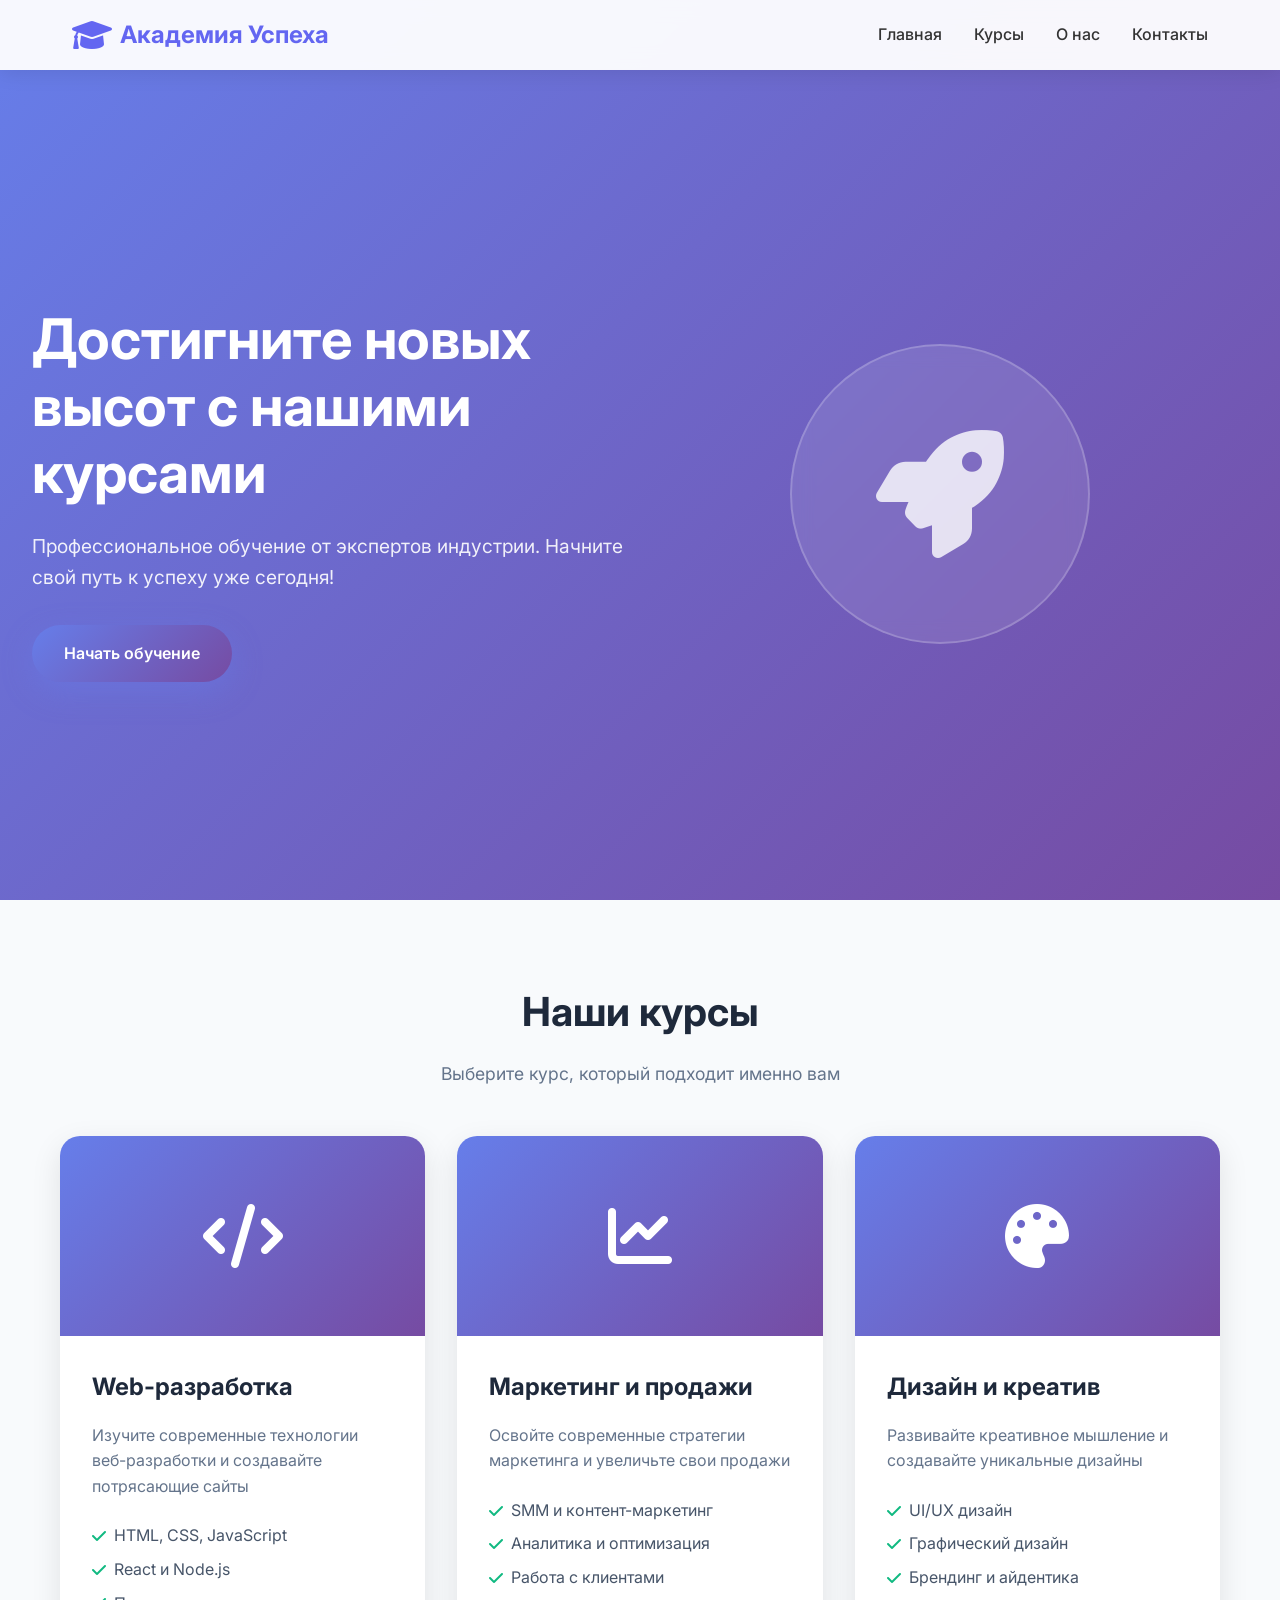
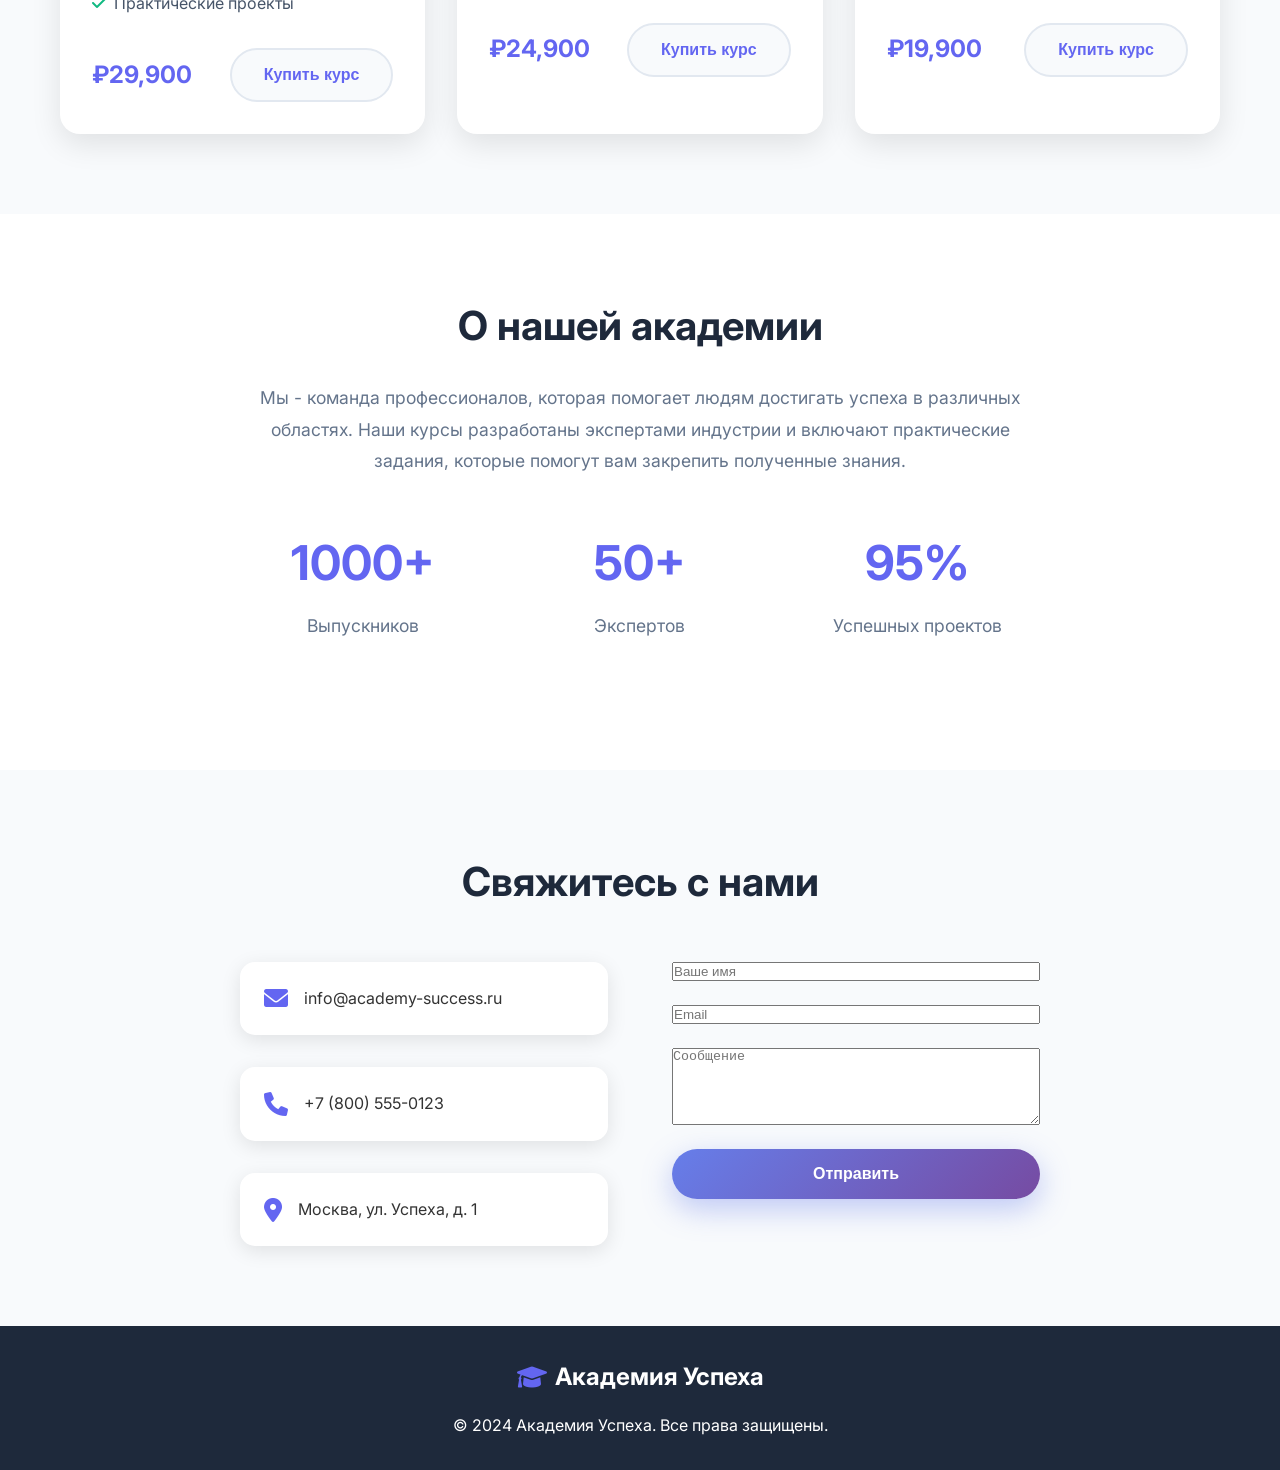
==== commit 9a781322: "Create complete online course platform with responsive design Co-authored-by: facepodamhub754 <facep" ====
--- a/index.html
+++ b/index.html
@@ -3,272 +3,225 @@
 <head>
     <meta charset="UTF-8">
     <meta name="viewport" content="width=device-width, initial-scale=1.0">
-    <title>Программирование - Мир кода</title>
+    <title>Академия Успеха - Платформенные курсы</title>
     <link rel="stylesheet" href="styles.css">
     <link href="https://fonts.googleapis.com/css2?family=Inter:wght@300;400;500;600;700&display=swap" rel="stylesheet">
     <link rel="stylesheet" href="https://cdnjs.cloudflare.com/ajax/libs/font-awesome/6.0.0/css/all.min.css">
 </head>
 <body>
+    <!-- Header -->
     <header class="header">
         <nav class="nav">
-            <div class="nav-container">
-                <div class="logo">
-                    <i class="fas fa-code"></i>
-                    <span>CodeWorld</span>
-                </div>
-                <ul class="nav-menu">
-                    <li><a href="#home">Главная</a></li>
-                    <li><a href="#languages">Языки</a></li>
-                    <li><a href="#tutorials">Уроки</a></li>
-                    <li><a href="#projects">Проекты</a></li>
-                    <li><a href="#contact">Контакты</a></li>
-                </ul>
-                <div class="hamburger">
-                    <span></span>
-                    <span></span>
-                    <span></span>
-                </div>
+            <div class="nav-brand">
+                <i class="fas fa-graduation-cap"></i>
+                <span>Академия Успеха</span>
+            </div>
+            <ul class="nav-menu">
+                <li><a href="#home">Главная</a></li>
+                <li><a href="#courses">Курсы</a></li>
+                <li><a href="#about">О нас</a></li>
+                <li><a href="#contact">Контакты</a></li>
+            </ul>
+            <div class="nav-toggle">
+                <span></span>
+                <span></span>
+                <span></span>
             </div>
         </nav>
     </header>
 
-    <main>
-        <section id="home" class="hero">
-            <div class="hero-container">
-                <div class="hero-content">
-                    <h1>Добро пожаловать в мир программирования</h1>
-                    <p>Изучайте языки программирования, создавайте проекты и развивайте свои навыки в IT</p>
-                    <div class="hero-buttons">
-                        <a href="#languages" class="btn btn-primary">Начать изучение</a>
-                        <a href="#tutorials" class="btn btn-secondary">Смотреть уроки</a>
-                    </div>
-                </div>
-                <div class="hero-image">
-                    <div class="code-animation">
-                        <div class="code-line">function helloWorld() {</div>
-                        <div class="code-line">  console.log("Привет, мир!");</div>
-                        <div class="code-line">}</div>
-                    </div>
-                </div>
-            </div>
-        </section>
-
-        <section id="languages" class="languages">
-            <div class="container">
-                <h2>Популярные языки программирования</h2>
-                <div class="languages-grid">
-                    <div class="language-card">
-                        <div class="language-icon">
-                            <i class="fab fa-js-square"></i>
+    <!-- Hero Section -->
+    <section id="home" class="hero">
+        <div class="hero-content">
+            <h1>Достигните новых высот с нашими курсами</h1>
+            <p>Профессиональное обучение от экспертов индустрии. Начните свой путь к успеху уже сегодня!</p>
+            <a href="#courses" class="btn btn-primary">Начать обучение</a>
+        </div>
+        <div class="hero-image">
+            <div class="hero-graphic">
+                <i class="fas fa-rocket"></i>
+            </div>
+        </div>
+    </section>
+
+    <!-- Courses Section -->
+    <section id="courses" class="courses">
+        <div class="container">
+            <h2>Наши курсы</h2>
+            <p class="section-subtitle">Выберите курс, который подходит именно вам</p>
+            
+            <div class="courses-grid">
+                <div class="course-card">
+                    <div class="course-image">
+                        <i class="fas fa-code"></i>
+                    </div>
+                    <div class="course-content">
+                        <h3>Web-разработка</h3>
+                        <p>Изучите современные технологии веб-разработки и создавайте потрясающие сайты</p>
+                        <ul class="course-features">
+                            <li><i class="fas fa-check"></i> HTML, CSS, JavaScript</li>
+                            <li><i class="fas fa-check"></i> React и Node.js</li>
+                            <li><i class="fas fa-check"></i> Практические проекты</li>
+                        </ul>
+                        <div class="course-price">
+                            <span class="price">₽29,900</span>
+                            <button class="btn btn-secondary buy-course" data-course="web-dev" data-price="29900">
+                                Купить курс
+                            </button>
                         </div>
-                        <h3>JavaScript</h3>
-                        <p>Язык веб-разработки для создания интерактивных сайтов и приложений</p>
-                        <div class="language-stats">
-                            <span class="difficulty easy">Легкий</span>
-                            <span class="popularity high">Популярный</span>
+                    </div>
+                </div>
+
+                <div class="course-card">
+                    <div class="course-image">
+                        <i class="fas fa-chart-line"></i>
+                    </div>
+                    <div class="course-content">
+                        <h3>Маркетинг и продажи</h3>
+                        <p>Освойте современные стратегии маркетинга и увеличьте свои продажи</p>
+                        <ul class="course-features">
+                            <li><i class="fas fa-check"></i> SMM и контент-маркетинг</li>
+                            <li><i class="fas fa-check"></i> Аналитика и оптимизация</li>
+                            <li><i class="fas fa-check"></i> Работа с клиентами</li>
+                        </ul>
+                        <div class="course-price">
+                            <span class="price">₽24,900</span>
+                            <button class="btn btn-secondary buy-course" data-course="marketing" data-price="24900">
+                                Купить курс
+                            </button>
                         </div>
                     </div>
-                    <div class="language-card">
-                        <div class="language-icon">
-                            <i class="fab fa-python"></i>
+                </div>
+
+                <div class="course-card">
+                    <div class="course-image">
+                        <i class="fas fa-palette"></i>
+                    </div>
+                    <div class="course-content">
+                        <h3>Дизайн и креатив</h3>
+                        <p>Развивайте креативное мышление и создавайте уникальные дизайны</p>
+                        <ul class="course-features">
+                            <li><i class="fas fa-check"></i> UI/UX дизайн</li>
+                            <li><i class="fas fa-check"></i> Графический дизайн</li>
+                            <li><i class="fas fa-check"></i> Брендинг и айдентика</li>
+                        </ul>
+                        <div class="course-price">
+                            <span class="price">₽19,900</span>
+                            <button class="btn btn-secondary buy-course" data-course="design" data-price="19900">
+                                Купить курс
+                            </button>
                         </div>
-                        <h3>Python</h3>
-                        <p>Универсальный язык для веб-разработки, анализа данных и ИИ</p>
-                        <div class="language-stats">
-                            <span class="difficulty easy">Легкий</span>
-                            <span class="popularity high">Популярный</span>
-                        </div>
-                    </div>
-                    <div class="language-card">
-                        <div class="language-icon">
-                            <i class="fab fa-java"></i>
-                        </div>
-                        <h3>Java</h3>
-                        <p>Кроссплатформенный язык для разработки приложений и Android</p>
-                        <div class="language-stats">
-                            <span class="difficulty medium">Средний</span>
-                            <span class="popularity high">Популярный</span>
-                        </div>
-                    </div>
-                    <div class="language-card">
-                        <div class="language-icon">
-                            <i class="fab fa-cpp"></i>
-                        </div>
-                        <h3>C++</h3>
-                        <p>Мощный язык для системного программирования и игр</p>
-                        <div class="language-stats">
-                            <span class="difficulty hard">Сложный</span>
-                            <span class="popularity medium">Средний</span>
-                        </div>
-                    </div>
-                </div>
-            </div>
-        </section>
-
-        <section id="tutorials" class="tutorials">
-            <div class="container">
-                <h2>Уроки программирования</h2>
-                <div class="tutorials-grid">
-                    <div class="tutorial-card">
-                        <div class="tutorial-image">
-                            <i class="fas fa-play-circle"></i>
-                        </div>
-                        <div class="tutorial-content">
-                            <h3>Основы JavaScript</h3>
-                            <p>Изучите базовые концепции JavaScript: переменные, функции, циклы</p>
-                            <div class="tutorial-meta">
-                                <span><i class="fas fa-clock"></i> 45 мин</span>
-                                <span><i class="fas fa-user-graduate"></i> Начинающий</span>
-                            </div>
-                        </div>
-                    </div>
-                    <div class="tutorial-card">
-                        <div class="tutorial-image">
-                            <i class="fas fa-play-circle"></i>
-                        </div>
-                        <div class="tutorial-content">
-                            <h3>Python для начинающих</h3>
-                            <p>Погружение в мир Python: синтаксис, структуры данных, ООП</p>
-                            <div class="tutorial-meta">
-                                <span><i class="fas fa-clock"></i> 60 мин</span>
-                                <span><i class="fas fa-user-graduate"></i> Начинающий</span>
-                            </div>
-                        </div>
-                    </div>
-                    <div class="tutorial-card">
-                        <div class="tutorial-image">
-                            <i class="fas fa-play-circle"></i>
-                        </div>
-                        <div class="tutorial-content">
-                            <h3>Веб-разработка с HTML/CSS</h3>
-                            <p>Создание красивых и отзывчивых веб-страниц</p>
-                            <div class="tutorial-meta">
-                                <span><i class="fas fa-clock"></i> 90 мин</span>
-                                <span><i class="fas fa-user-graduate"></i> Начинающий</span>
-                            </div>
-                        </div>
-                    </div>
-                </div>
-            </div>
-        </section>
-
-        <section id="projects" class="projects">
-            <div class="container">
-                <h2>Примеры проектов</h2>
-                <div class="projects-grid">
-                    <div class="project-card">
-                        <div class="project-image">
-                            <i class="fas fa-calculator"></i>
-                        </div>
-                        <h3>Калькулятор</h3>
-                        <p>Простой калькулятор на JavaScript с базовыми математическими операциями</p>
-                        <div class="project-tech">
-                            <span>HTML</span>
-                            <span>CSS</span>
-                            <span>JavaScript</span>
-                        </div>
-                    </div>
-                    <div class="project-card">
-                        <div class="project-image">
-                            <i class="fas fa-gamepad"></i>
-                        </div>
-                        <h3>Игра "Змейка"</h3>
-                        <p>Классическая игра на Python с использованием библиотеки Pygame</p>
-                        <div class="project-tech">
-                            <span>Python</span>
-                            <span>Pygame</span>
-                        </div>
-                    </div>
-                    <div class="project-card">
-                        <div class="project-image">
-                            <i class="fas fa-tasks"></i>
-                        </div>
-                        <h3>Todo приложение</h3>
-                        <p>Приложение для управления задачами с возможностью добавления и удаления</p>
-                        <div class="project-tech">
-                            <span>React</span>
-                            <span>CSS</span>
-                        </div>
-                    </div>
-                </div>
-            </div>
-        </section>
-
-        <section id="contact" class="contact">
-            <div class="container">
-                <h2>Свяжитесь с нами</h2>
-                <div class="contact-content">
-                    <div class="contact-info">
-                        <h3>Получите помощь в изучении программирования</h3>
-                        <p>Наша команда экспертов готова помочь вам на пути к успеху в IT</p>
-                        <div class="contact-methods">
-                            <div class="contact-method">
-                                <i class="fas fa-envelope"></i>
-                                <span>info@codeworld.ru</span>
-                            </div>
-                            <div class="contact-method">
-                                <i class="fas fa-phone"></i>
-                                <span>+7 (999) 123-45-67</span>
-                            </div>
-                            <div class="contact-method">
-                                <i class="fas fa-map-marker-alt"></i>
-                                <span>Москва, Россия</span>
-                            </div>
-                        </div>
-                    </div>
-                    <form class="contact-form">
-                        <div class="form-group">
-                            <input type="text" placeholder="Ваше имя" required>
-                        </div>
-                        <div class="form-group">
-                            <input type="email" placeholder="Email" required>
-                        </div>
-                        <div class="form-group">
-                            <textarea placeholder="Ваше сообщение" rows="5" required></textarea>
-                        </div>
-                        <button type="submit" class="btn btn-primary">Отправить</button>
-                    </form>
-                </div>
-            </div>
-        </section>
-    </main>
-
+                    </div>
+                </div>
+            </div>
+        </div>
+    </section>
+
+    <!-- About Section -->
+    <section id="about" class="about">
+        <div class="container">
+            <div class="about-content">
+                <h2>О нашей академии</h2>
+                <p>Мы - команда профессионалов, которая помогает людям достигать успеха в различных областях. Наши курсы разработаны экспертами индустрии и включают практические задания, которые помогут вам закрепить полученные знания.</p>
+                <div class="stats">
+                    <div class="stat">
+                        <h3>1000+</h3>
+                        <p>Выпускников</p>
+                    </div>
+                    <div class="stat">
+                        <h3>50+</h3>
+                        <p>Экспертов</p>
+                    </div>
+                    <div class="stat">
+                        <h3>95%</h3>
+                        <p>Успешных проектов</p>
+                    </div>
+                </div>
+            </div>
+        </div>
+    </section>
+
+    <!-- Contact Section -->
+    <section id="contact" class="contact">
+        <div class="container">
+            <h2>Свяжитесь с нами</h2>
+            <div class="contact-content">
+                <div class="contact-info">
+                    <div class="contact-item">
+                        <i class="fas fa-envelope"></i>
+                        <span>info@academy-success.ru</span>
+                    </div>
+                    <div class="contact-item">
+                        <i class="fas fa-phone"></i>
+                        <span>+7 (800) 555-0123</span>
+                    </div>
+                    <div class="contact-item">
+                        <i class="fas fa-map-marker-alt"></i>
+                        <span>Москва, ул. Успеха, д. 1</span>
+                    </div>
+                </div>
+                <form class="contact-form">
+                    <input type="text" placeholder="Ваше имя" required>
+                    <input type="email" placeholder="Email" required>
+                    <textarea placeholder="Сообщение" rows="5" required></textarea>
+                    <button type="submit" class="btn btn-primary">Отправить</button>
+                </form>
+            </div>
+        </div>
+    </section>
+
+    <!-- Footer -->
     <footer class="footer">
         <div class="container">
             <div class="footer-content">
-                <div class="footer-section">
-                    <h4>CodeWorld</h4>
-                    <p>Ваш путеводитель в мире программирования</p>
-                    <div class="social-links">
-                        <a href="#"><i class="fab fa-telegram"></i></a>
-                        <a href="#"><i class="fab fa-vk"></i></a>
-                        <a href="#"><i class="fab fa-github"></i></a>
-                    </div>
-                </div>
-                <div class="footer-section">
-                    <h4>Быстрые ссылки</h4>
-                    <ul>
-                        <li><a href="#home">Главная</a></li>
-                        <li><a href="#languages">Языки</a></li>
-                        <li><a href="#tutorials">Уроки</a></li>
-                        <li><a href="#projects">Проекты</a></li>
-                    </ul>
-                </div>
-                <div class="footer-section">
-                    <h4>Ресурсы</h4>
-                    <ul>
-                        <li><a href="#">Документация</a></li>
-                        <li><a href="#">Форум</a></li>
-                        <li><a href="#">Блог</a></li>
-                        <li><a href="#">FAQ</a></li>
-                    </ul>
-                </div>
-            </div>
-            <div class="footer-bottom">
-                <p>&copy; 2024 CodeWorld. Все права защищены.</p>
+                <div class="footer-brand">
+                    <i class="fas fa-graduation-cap"></i>
+                    <span>Академия Успеха</span>
+                </div>
+                <p>&copy; 2024 Академия Успеха. Все права защищены.</p>
             </div>
         </div>
     </footer>
+
+    <!-- Payment Modal -->
+    <div id="paymentModal" class="modal">
+        <div class="modal-content">
+            <span class="close">&times;</span>
+            <h2>Оплата курса</h2>
+            <div id="courseInfo"></div>
+            <div class="payment-form">
+                <div class="form-group">
+                    <label for="cardNumber">Номер карты</label>
+                    <input type="text" id="cardNumber" placeholder="1234 5678 9012 3456" maxlength="19">
+                </div>
+                <div class="form-row">
+                    <div class="form-group">
+                        <label for="expiry">Срок действия</label>
+                        <input type="text" id="expiry" placeholder="MM/YY" maxlength="5">
+                    </div>
+                    <div class="form-group">
+                        <label for="cvv">CVV</label>
+                        <input type="text" id="cvv" placeholder="123" maxlength="3">
+                    </div>
+                </div>
+                <div class="form-group">
+                    <label for="cardName">Имя владельца карты</label>
+                    <input type="text" id="cardName" placeholder="ИВАН ИВАНОВ">
+                </div>
+                <button id="payButton" class="btn btn-primary">Оплатить</button>
+            </div>
+        </div>
+    </div>
+
+    <!-- Success Modal -->
+    <div id="successModal" class="modal">
+        <div class="modal-content success">
+            <i class="fas fa-check-circle"></i>
+            <h2>Оплата прошла успешно!</h2>
+            <p>Спасибо за покупку! Мы отправили вам доступ к курсу на email.</p>
+            <button class="btn btn-primary" onclick="closeSuccessModal()">Отлично!</button>
+        </div>
+    </div>
 
     <script src="script.js"></script>
 </body>
--- a/styles.css
+++ b/styles.css
@@ -1,4 +1,4 @@
-/* Reset и базовые стили */
+/* Reset and Base Styles */
 * {
     margin: 0;
     padding: 0;
@@ -18,19 +18,18 @@
     padding: 0 20px;
 }
 
-/* Header и навигация */
+/* Header */
 .header {
+    position: fixed;
+    top: 0;
+    width: 100%;
     background: rgba(255, 255, 255, 0.95);
     backdrop-filter: blur(10px);
-    position: fixed;
-    top: 0;
-    left: 0;
-    right: 0;
     z-index: 1000;
     box-shadow: 0 2px 20px rgba(0, 0, 0, 0.1);
 }
 
-.nav-container {
+.nav {
     display: flex;
     justify-content: space-between;
     align-items: center;
@@ -39,7 +38,7 @@
     margin: 0 auto;
 }
 
-.logo {
+.nav-brand {
     display: flex;
     align-items: center;
     gap: 0.5rem;
@@ -48,7 +47,7 @@
     color: #6366f1;
 }
 
-.logo i {
+.nav-brand i {
     font-size: 2rem;
 }
 
@@ -63,533 +62,482 @@
     color: #333;
     font-weight: 500;
     transition: color 0.3s ease;
-    position: relative;
 }
 
 .nav-menu a:hover {
     color: #6366f1;
 }
 
-.nav-menu a::after {
-    content: '';
-    position: absolute;
-    bottom: -5px;
-    left: 0;
-    width: 0;
-    height: 2px;
-    background: #6366f1;
-    transition: width 0.3s ease;
-}
-
-.nav-menu a:hover::after {
-    width: 100%;
-}
-
-.hamburger {
+.nav-toggle {
     display: none;
     flex-direction: column;
     cursor: pointer;
-    gap: 4px;
-}
-
-.hamburger span {
+}
+
+.nav-toggle span {
     width: 25px;
     height: 3px;
     background: #333;
+    margin: 3px 0;
     transition: 0.3s;
 }
 
-/* Hero секция */
+/* Hero Section */
 .hero {
+    display: flex;
+    align-items: center;
+    min-height: 100vh;
+    padding: 120px 2rem 2rem;
     background: linear-gradient(135deg, #667eea 0%, #764ba2 100%);
-    min-height: 100vh;
-    display: flex;
-    align-items: center;
-    padding-top: 80px;
     color: white;
 }
 
-.hero-container {
-    display: grid;
-    grid-template-columns: 1fr 1fr;
-    gap: 4rem;
-    align-items: center;
-    max-width: 1200px;
-    margin: 0 auto;
-    padding: 0 2rem;
-}
-
-.hero-content h1 {
+.hero-content {
+    flex: 1;
+    max-width: 600px;
+}
+
+.hero h1 {
     font-size: 3.5rem;
     font-weight: 700;
     margin-bottom: 1.5rem;
     line-height: 1.2;
 }
 
-.hero-content p {
+.hero p {
     font-size: 1.2rem;
     margin-bottom: 2rem;
     opacity: 0.9;
 }
 
-.hero-buttons {
-    display: flex;
-    gap: 1rem;
-    flex-wrap: wrap;
-}
-
+.hero-image {
+    flex: 1;
+    display: flex;
+    justify-content: center;
+    align-items: center;
+}
+
+.hero-graphic {
+    width: 300px;
+    height: 300px;
+    background: rgba(255, 255, 255, 0.1);
+    border-radius: 50%;
+    display: flex;
+    align-items: center;
+    justify-content: center;
+    backdrop-filter: blur(10px);
+    border: 2px solid rgba(255, 255, 255, 0.2);
+}
+
+.hero-graphic i {
+    font-size: 8rem;
+    color: rgba(255, 255, 255, 0.8);
+}
+
+/* Buttons */
 .btn {
+    display: inline-block;
     padding: 1rem 2rem;
+    border: none;
     border-radius: 50px;
     text-decoration: none;
     font-weight: 600;
+    cursor: pointer;
     transition: all 0.3s ease;
-    display: inline-block;
-    border: none;
-    cursor: pointer;
     font-size: 1rem;
 }
 
 .btn-primary {
+    background: linear-gradient(135deg, #667eea 0%, #764ba2 100%);
+    color: white;
+    box-shadow: 0 10px 30px rgba(102, 126, 234, 0.4);
+}
+
+.btn-primary:hover {
+    transform: translateY(-2px);
+    box-shadow: 0 15px 40px rgba(102, 126, 234, 0.6);
+}
+
+.btn-secondary {
+    background: #f8fafc;
+    color: #6366f1;
+    border: 2px solid #e2e8f0;
+}
+
+.btn-secondary:hover {
     background: #6366f1;
     color: white;
-}
-
-.btn-primary:hover {
-    background: #4f46e5;
-    transform: translateY(-2px);
-    box-shadow: 0 10px 25px rgba(99, 102, 241, 0.3);
-}
-
-.btn-secondary {
-    background: transparent;
-    color: white;
-    border: 2px solid white;
-}
-
-.btn-secondary:hover {
-    background: white;
-    color: #6366f1;
-    transform: translateY(-2px);
-}
-
-.hero-image {
-    display: flex;
-    justify-content: center;
-    align-items: center;
-}
-
-.code-animation {
-    background: rgba(0, 0, 0, 0.3);
-    padding: 2rem;
-    border-radius: 15px;
-    backdrop-filter: blur(10px);
-    border: 1px solid rgba(255, 255, 255, 0.2);
-}
-
-.code-line {
-    font-family: 'Courier New', monospace;
-    color: #10b981;
-    margin: 0.5rem 0;
+    border-color: #6366f1;
+}
+
+/* Courses Section */
+.courses {
+    padding: 5rem 0;
+    background: #f8fafc;
+}
+
+.courses h2 {
+    text-align: center;
+    font-size: 2.5rem;
+    margin-bottom: 1rem;
+    color: #1e293b;
+}
+
+.section-subtitle {
+    text-align: center;
     font-size: 1.1rem;
-    animation: fadeInUp 0.6s ease forwards;
-    opacity: 0;
-}
-
-.code-line:nth-child(1) { animation-delay: 0.2s; }
-.code-line:nth-child(2) { animation-delay: 0.4s; }
-.code-line:nth-child(3) { animation-delay: 0.6s; }
-
-@keyframes fadeInUp {
-    from {
-        opacity: 0;
-        transform: translateY(20px);
-    }
-    to {
-        opacity: 1;
-        transform: translateY(0);
-    }
-}
-
-/* Секции */
-section {
-    padding: 5rem 0;
-}
-
-section h2 {
-    text-align: center;
-    font-size: 2.5rem;
-    font-weight: 700;
+    color: #64748b;
     margin-bottom: 3rem;
-    color: #1f2937;
-}
-
-/* Языки программирования */
-.languages {
-    background: #f8fafc;
-}
-
-.languages-grid {
-    display: grid;
-    grid-template-columns: repeat(auto-fit, minmax(280px, 1fr));
-    gap: 2rem;
-}
-
-.language-card {
-    background: white;
-    padding: 2rem;
-    border-radius: 20px;
-    box-shadow: 0 10px 30px rgba(0, 0, 0, 0.1);
-    transition: all 0.3s ease;
-    text-align: center;
-}
-
-.language-card:hover {
-    transform: translateY(-10px);
-    box-shadow: 0 20px 40px rgba(0, 0, 0, 0.15);
-}
-
-.language-icon {
-    font-size: 3rem;
-    margin-bottom: 1rem;
-    color: #6366f1;
-}
-
-.language-card h3 {
-    font-size: 1.5rem;
-    margin-bottom: 1rem;
-    color: #1f2937;
-}
-
-.language-card p {
-    color: #6b7280;
-    margin-bottom: 1.5rem;
-    line-height: 1.6;
-}
-
-.language-stats {
-    display: flex;
-    gap: 0.5rem;
-    justify-content: center;
-    flex-wrap: wrap;
-}
-
-.language-stats span {
-    padding: 0.5rem 1rem;
-    border-radius: 20px;
-    font-size: 0.875rem;
-    font-weight: 500;
-}
-
-.difficulty.easy {
-    background: #dcfce7;
-    color: #166534;
-}
-
-.difficulty.medium {
-    background: #fef3c7;
-    color: #92400e;
-}
-
-.difficulty.hard {
-    background: #fee2e2;
-    color: #991b1b;
-}
-
-.popularity.high {
-    background: #dbeafe;
-    color: #1e40af;
-}
-
-.popularity.medium {
-    background: #f3e8ff;
-    color: #7c3aed;
-}
-
-/* Уроки */
-.tutorials-grid {
+}
+
+.courses-grid {
     display: grid;
     grid-template-columns: repeat(auto-fit, minmax(350px, 1fr));
     gap: 2rem;
-}
-
-.tutorial-card {
+    margin-top: 3rem;
+}
+
+.course-card {
     background: white;
     border-radius: 20px;
     overflow: hidden;
     box-shadow: 0 10px 30px rgba(0, 0, 0, 0.1);
-    transition: all 0.3s ease;
-}
-
-.tutorial-card:hover {
-    transform: translateY(-5px);
-    box-shadow: 0 20px 40px rgba(0, 0, 0, 0.15);
-}
-
-.tutorial-image {
+    transition: transform 0.3s ease, box-shadow 0.3s ease;
+}
+
+.course-card:hover {
+    transform: translateY(-10px);
+    box-shadow: 0 20px 50px rgba(0, 0, 0, 0.15);
+}
+
+.course-image {
+    height: 200px;
     background: linear-gradient(135deg, #667eea 0%, #764ba2 100%);
-    height: 200px;
     display: flex;
     align-items: center;
     justify-content: center;
+}
+
+.course-image i {
     font-size: 4rem;
     color: white;
 }
 
-.tutorial-content {
+.course-content {
     padding: 2rem;
 }
 
-.tutorial-content h3 {
-    font-size: 1.25rem;
+.course-content h3 {
+    font-size: 1.5rem;
     margin-bottom: 1rem;
-    color: #1f2937;
-}
-
-.tutorial-content p {
-    color: #6b7280;
+    color: #1e293b;
+}
+
+.course-content p {
+    color: #64748b;
     margin-bottom: 1.5rem;
-    line-height: 1.6;
-}
-
-.tutorial-meta {
-    display: flex;
-    gap: 1rem;
-    color: #9ca3af;
-    font-size: 0.875rem;
-}
-
-.tutorial-meta span {
+}
+
+.course-features {
+    list-style: none;
+    margin-bottom: 2rem;
+}
+
+.course-features li {
     display: flex;
     align-items: center;
     gap: 0.5rem;
-}
-
-/* Проекты */
-.projects {
+    margin-bottom: 0.5rem;
+    color: #475569;
+}
+
+.course-features i {
+    color: #10b981;
+}
+
+.course-price {
+    display: flex;
+    justify-content: space-between;
+    align-items: center;
+}
+
+.price {
+    font-size: 1.5rem;
+    font-weight: 700;
+    color: #6366f1;
+}
+
+/* About Section */
+.about {
+    padding: 5rem 0;
+    background: white;
+}
+
+.about-content {
+    text-align: center;
+    max-width: 800px;
+    margin: 0 auto;
+}
+
+.about h2 {
+    font-size: 2.5rem;
+    margin-bottom: 1.5rem;
+    color: #1e293b;
+}
+
+.about p {
+    font-size: 1.1rem;
+    color: #64748b;
+    margin-bottom: 3rem;
+    line-height: 1.8;
+}
+
+.stats {
+    display: grid;
+    grid-template-columns: repeat(auto-fit, minmax(200px, 1fr));
+    gap: 2rem;
+    margin-top: 3rem;
+}
+
+.stat {
+    text-align: center;
+}
+
+.stat h3 {
+    font-size: 3rem;
+    font-weight: 700;
+    color: #6366f1;
+    margin-bottom: 0.5rem;
+}
+
+.stat p {
+    color: #64748b;
+    font-size: 1.1rem;
+}
+
+/* Contact Section */
+.contact {
+    padding: 5rem 0;
     background: #f8fafc;
 }
 
-.projects-grid {
-    display: grid;
-    grid-template-columns: repeat(auto-fit, minmax(300px, 1fr));
-    gap: 2rem;
-}
-
-.project-card {
-    background: white;
-    padding: 2rem;
-    border-radius: 20px;
-    box-shadow: 0 10px 30px rgba(0, 0, 0, 0.1);
-    transition: all 0.3s ease;
-    text-align: center;
-}
-
-.project-card:hover {
-    transform: translateY(-5px);
-    box-shadow: 0 20px 40px rgba(0, 0, 0, 0.15);
-}
-
-.project-image {
-    font-size: 3rem;
-    margin-bottom: 1rem;
-    color: #6366f1;
-}
-
-.project-card h3 {
-    font-size: 1.25rem;
-    margin-bottom: 1rem;
-    color: #1f2937;
-}
-
-.project-card p {
-    color: #6b7280;
-    margin-bottom: 1.5rem;
-    line-height: 1.6;
-}
-
-.project-tech {
-    display: flex;
-    gap: 0.5rem;
-    justify-content: center;
-    flex-wrap: wrap;
-}
-
-.project-tech span {
-    background: #e5e7eb;
-    color: #374151;
-    padding: 0.5rem 1rem;
-    border-radius: 20px;
-    font-size: 0.875rem;
-    font-weight: 500;
-}
-
-/* Контакты */
-.contact {
-    background: linear-gradient(135deg, #1f2937 0%, #374151 100%);
-    color: white;
-}
-
 .contact h2 {
-    color: white;
+    text-align: center;
+    font-size: 2.5rem;
+    margin-bottom: 3rem;
+    color: #1e293b;
 }
 
 .contact-content {
     display: grid;
     grid-template-columns: 1fr 1fr;
     gap: 4rem;
-    align-items: start;
-}
-
-.contact-info h3 {
+    max-width: 800px;
+    margin: 0 auto;
+}
+
+.contact-info {
+    display: flex;
+    flex-direction: column;
+    gap: 2rem;
+}
+
+.contact-item {
+    display: flex;
+    align-items: center;
+    gap: 1rem;
+    padding: 1.5rem;
+    background: white;
+    border-radius: 15px;
+    box-shadow: 0 5px 20px rgba(0, 0, 0, 0.1);
+}
+
+.contact-item i {
     font-size: 1.5rem;
-    margin-bottom: 1rem;
-}
-
-.contact-info p {
-    color: #d1d5db;
-    margin-bottom: 2rem;
-    line-height: 1.6;
-}
-
-.contact-methods {
+    color: #6366f1;
+}
+
+.contact-form {
     display: flex;
     flex-direction: column;
-    gap: 1rem;
-}
-
-.contact-method {
-    display: flex;
-    align-items: center;
-    gap: 1rem;
-    color: #d1d5db;
-}
-
-.contact-method i {
-    color: #6366f1;
-    font-size: 1.25rem;
-    width: 20px;
-}
-
-.contact-form {
-    background: rgba(255, 255, 255, 0.1);
-    padding: 2rem;
-    border-radius: 20px;
-    backdrop-filter: blur(10px);
-    border: 1px solid rgba(255, 255, 255, 0.2);
+    gap: 1.5rem;
 }
 
 .form-group {
-    margin-bottom: 1.5rem;
+    display: flex;
+    flex-direction: column;
+    gap: 0.5rem;
+}
+
+.form-group label {
+    font-weight: 600;
+    color: #374151;
 }
 
 .form-group input,
 .form-group textarea {
-    width: 100%;
     padding: 1rem;
-    border: none;
+    border: 2px solid #e5e7eb;
     border-radius: 10px;
-    background: rgba(255, 255, 255, 0.9);
-    color: #333;
     font-size: 1rem;
-    transition: all 0.3s ease;
+    transition: border-color 0.3s ease;
 }
 
 .form-group input:focus,
 .form-group textarea:focus {
     outline: none;
-    background: white;
-    box-shadow: 0 0 0 3px rgba(99, 102, 241, 0.3);
-}
-
-.form-group textarea {
-    resize: vertical;
-    min-height: 120px;
+    border-color: #6366f1;
 }
 
 /* Footer */
 .footer {
-    background: #1f2937;
+    background: #1e293b;
     color: white;
-    padding: 3rem 0 1rem;
-}
-
-.footer-content {
+    padding: 2rem 0;
+    text-align: center;
+}
+
+.footer-brand {
+    display: flex;
+    align-items: center;
+    justify-content: center;
+    gap: 0.5rem;
+    font-size: 1.5rem;
+    font-weight: 700;
+    margin-bottom: 1rem;
+}
+
+.footer-brand i {
+    color: #6366f1;
+}
+
+/* Modal Styles */
+.modal {
+    display: none;
+    position: fixed;
+    z-index: 2000;
+    left: 0;
+    top: 0;
+    width: 100%;
+    height: 100%;
+    background-color: rgba(0, 0, 0, 0.5);
+    backdrop-filter: blur(5px);
+}
+
+.modal-content {
+    background-color: white;
+    margin: 5% auto;
+    padding: 2rem;
+    border-radius: 20px;
+    width: 90%;
+    max-width: 500px;
+    position: relative;
+    animation: modalSlideIn 0.3s ease;
+}
+
+@keyframes modalSlideIn {
+    from {
+        opacity: 0;
+        transform: translateY(-50px);
+    }
+    to {
+        opacity: 1;
+        transform: translateY(0);
+    }
+}
+
+.close {
+    position: absolute;
+    right: 1.5rem;
+    top: 1.5rem;
+    font-size: 2rem;
+    cursor: pointer;
+    color: #9ca3af;
+    transition: color 0.3s ease;
+}
+
+.close:hover {
+    color: #374151;
+}
+
+.modal h2 {
+    margin-bottom: 1.5rem;
+    color: #1e293b;
+}
+
+#courseInfo {
+    background: #f8fafc;
+    padding: 1rem;
+    border-radius: 10px;
+    margin-bottom: 1.5rem;
+    text-align: center;
+}
+
+.payment-form {
+    display: flex;
+    flex-direction: column;
+    gap: 1.5rem;
+}
+
+.form-row {
     display: grid;
-    grid-template-columns: repeat(auto-fit, minmax(250px, 1fr));
-    gap: 2rem;
+    grid-template-columns: 1fr 1fr;
+    gap: 1rem;
+}
+
+/* Success Modal */
+.modal-content.success {
+    text-align: center;
+}
+
+.modal-content.success i {
+    font-size: 4rem;
+    color: #10b981;
+    margin-bottom: 1rem;
+}
+
+.modal-content.success h2 {
+    color: #10b981;
+    margin-bottom: 1rem;
+}
+
+.modal-content.success p {
+    color: #64748b;
     margin-bottom: 2rem;
 }
 
-.footer-section h4 {
-    margin-bottom: 1rem;
-    color: #6366f1;
-}
-
-.footer-section p {
-    color: #d1d5db;
-    margin-bottom: 1rem;
-    line-height: 1.6;
-}
-
-.footer-section ul {
-    list-style: none;
-}
-
-.footer-section ul li {
-    margin-bottom: 0.5rem;
-}
-
-.footer-section ul li a {
-    color: #d1d5db;
-    text-decoration: none;
-    transition: color 0.3s ease;
-}
-
-.footer-section ul li a:hover {
-    color: #6366f1;
-}
-
-.social-links {
-    display: flex;
-    gap: 1rem;
-}
-
-.social-links a {
-    color: #d1d5db;
-    font-size: 1.5rem;
-    transition: color 0.3s ease;
-}
-
-.social-links a:hover {
-    color: #6366f1;
-}
-
-.footer-bottom {
-    text-align: center;
-    padding-top: 2rem;
-    border-top: 1px solid #374151;
-    color: #9ca3af;
-}
-
-/* Адаптивность */
+/* Responsive Design */
 @media (max-width: 768px) {
-    .hamburger {
-        display: flex;
-    }
-    
     .nav-menu {
         display: none;
     }
     
-    .hero-container {
+    .nav-toggle {
+        display: flex;
+    }
+    
+    .hero {
+        flex-direction: column;
+        text-align: center;
+        padding: 100px 1rem 2rem;
+    }
+    
+    .hero h1 {
+        font-size: 2.5rem;
+    }
+    
+    .hero-graphic {
+        width: 200px;
+        height: 200px;
+        margin-top: 2rem;
+    }
+    
+    .hero-graphic i {
+        font-size: 5rem;
+    }
+    
+    .courses-grid {
         grid-template-columns: 1fr;
-        text-align: center;
-        gap: 2rem;
-    }
-    
-    .hero-content h1 {
-        font-size: 2.5rem;
     }
     
     .contact-content {
@@ -597,40 +545,91 @@
         gap: 2rem;
     }
     
-    .hero-buttons {
-        justify-content: center;
-    }
-    
-    .languages-grid,
-    .tutorials-grid,
-    .projects-grid {
+    .stats {
         grid-template-columns: 1fr;
     }
+    
+    .form-row {
+        grid-template-columns: 1fr;
+    }
 }
 
 @media (max-width: 480px) {
-    .nav-container {
+    .container {
+        padding: 0 15px;
+    }
+    
+    .nav {
         padding: 1rem;
     }
     
-    .hero-container {
-        padding: 0 1rem;
-    }
-    
-    .hero-content h1 {
+    .hero h1 {
         font-size: 2rem;
     }
     
-    .btn {
-        padding: 0.75rem 1.5rem;
-        font-size: 0.875rem;
-    }
-    
-    section {
-        padding: 3rem 0;
-    }
-    
-    section h2 {
+    .courses h2,
+    .about h2,
+    .contact h2 {
         font-size: 2rem;
     }
+    
+    .modal-content {
+        margin: 10% auto;
+        padding: 1.5rem;
+    }
+}
+
+/* Animations */
+@keyframes fadeInUp {
+    from {
+        opacity: 0;
+        transform: translateY(30px);
+    }
+    to {
+        opacity: 1;
+        transform: translateY(0);
+    }
+}
+
+.course-card,
+.stat,
+.contact-item {
+    animation: fadeInUp 0.6s ease forwards;
+}
+
+.course-card:nth-child(1) { animation-delay: 0.1s; }
+.course-card:nth-child(2) { animation-delay: 0.2s; }
+.course-card:nth-child(3) { animation-delay: 0.3s; }
+
+.stat:nth-child(1) { animation-delay: 0.1s; }
+.stat:nth-child(2) { animation-delay: 0.2s; }
+.stat:nth-child(3) { animation-delay: 0.3s; }
+
+/* Smooth Scrolling */
+html {
+    scroll-behavior: smooth;
+}
+
+/* Loading States */
+.btn:disabled {
+    opacity: 0.6;
+    cursor: not-allowed;
+}
+
+/* Card Hover Effects */
+.course-card::before {
+    content: '';
+    position: absolute;
+    top: 0;
+    left: 0;
+    right: 0;
+    bottom: 0;
+    background: linear-gradient(135deg, #667eea 0%, #764ba2 100%);
+    opacity: 0;
+    transition: opacity 0.3s ease;
+    z-index: -1;
+}
+
+.course-card:hover::before {
+    opacity: 0.05;
 }
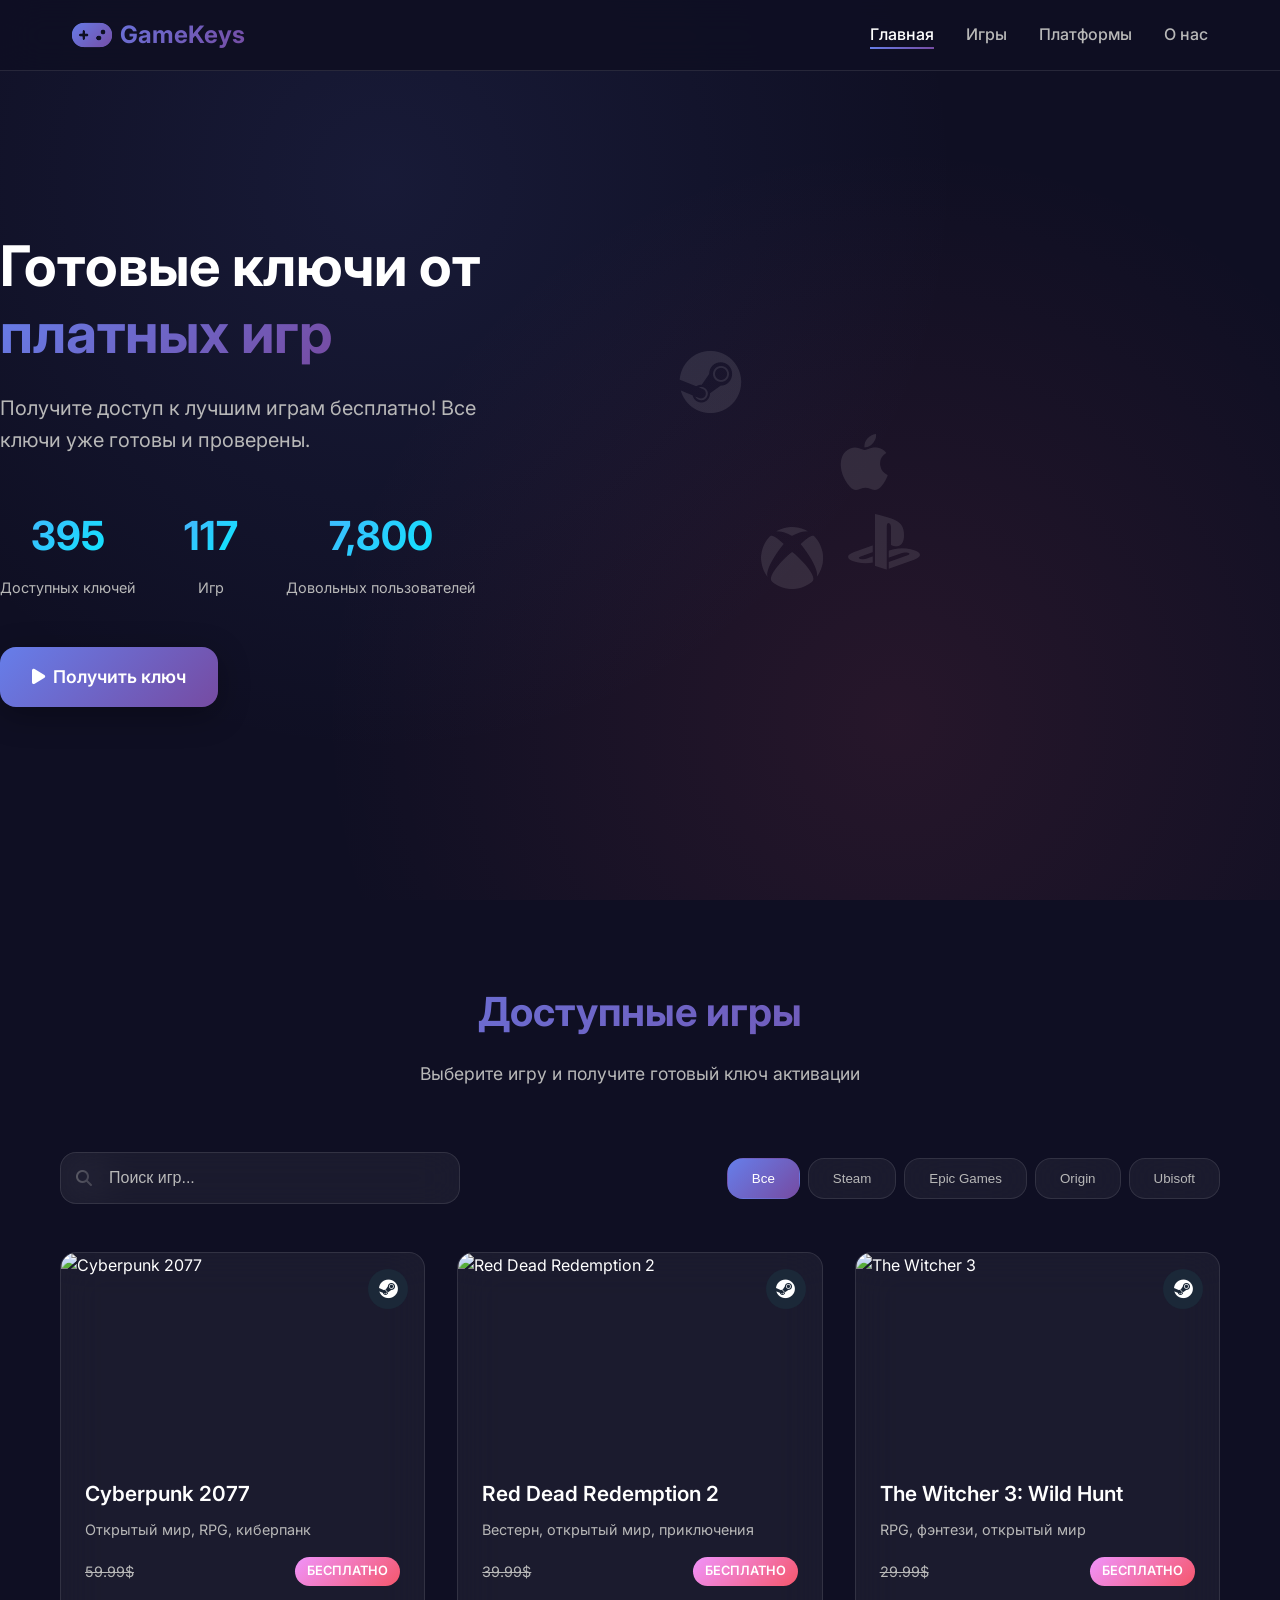
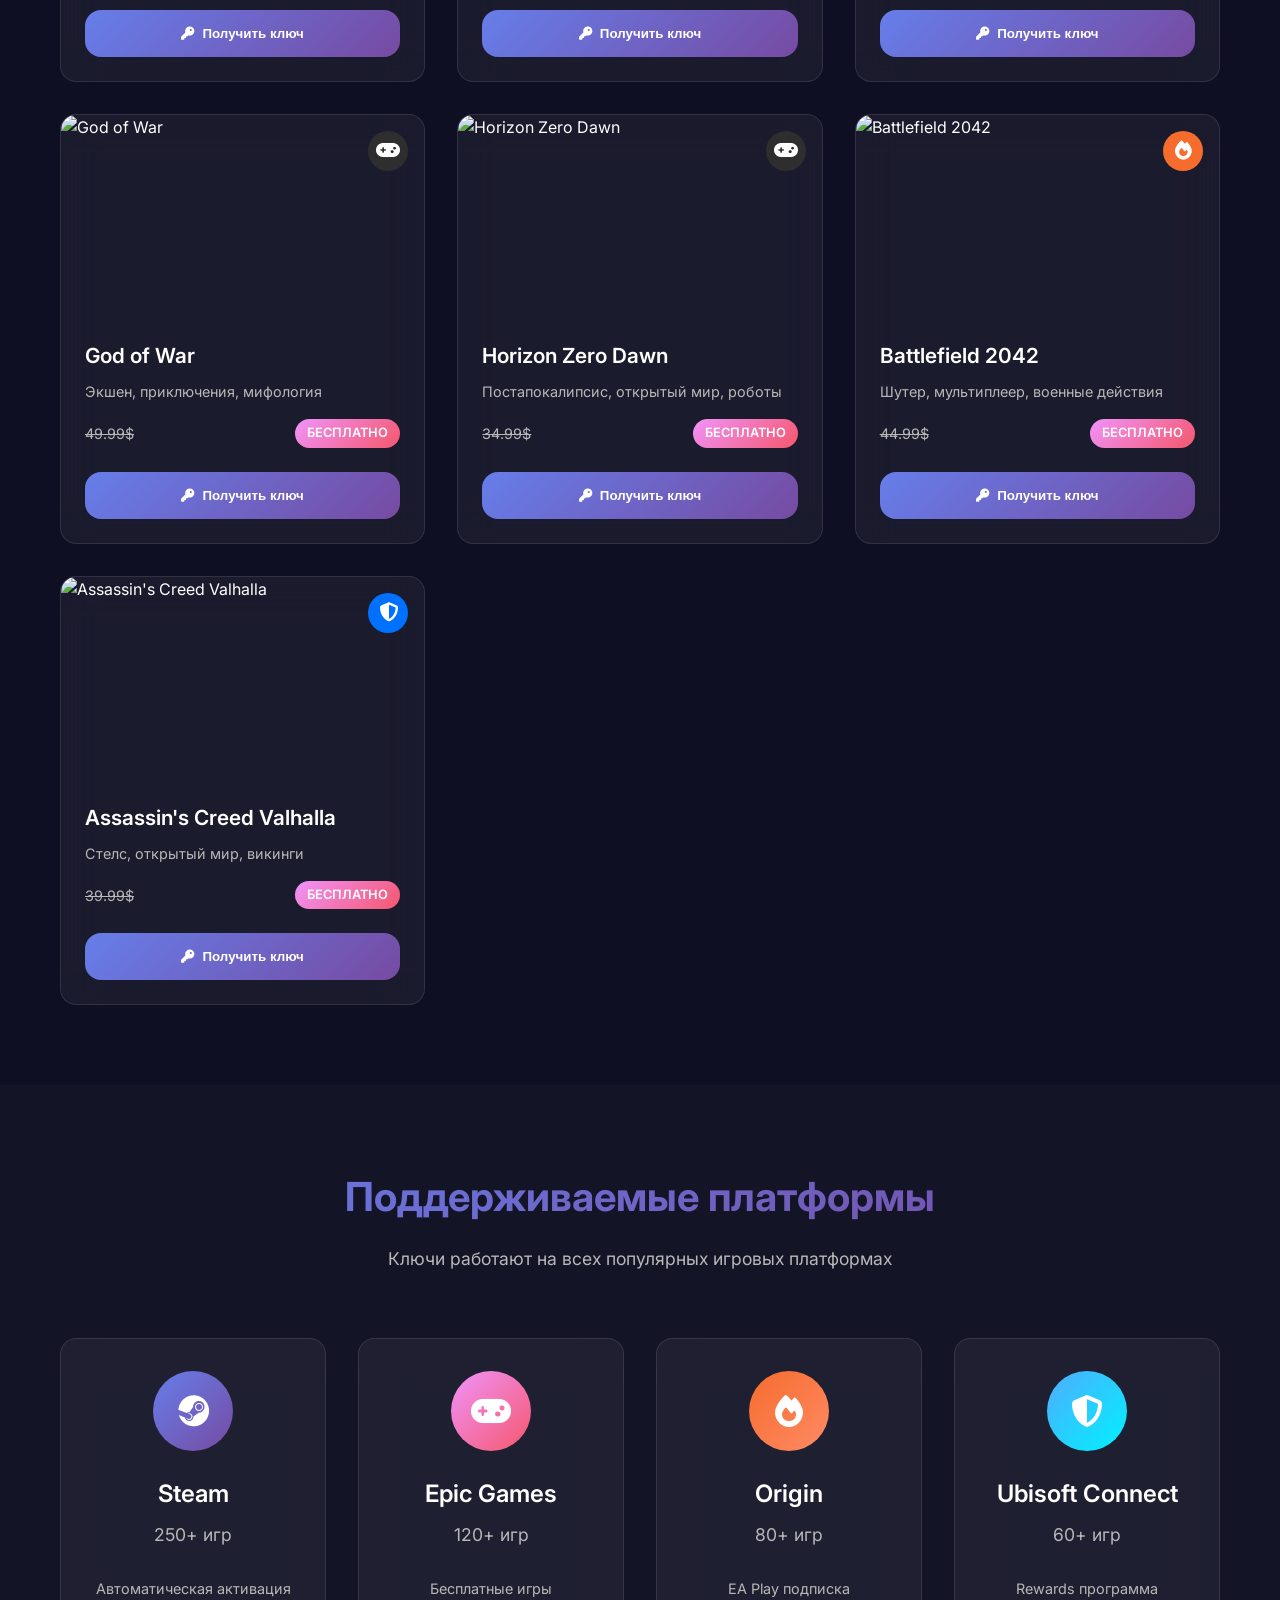
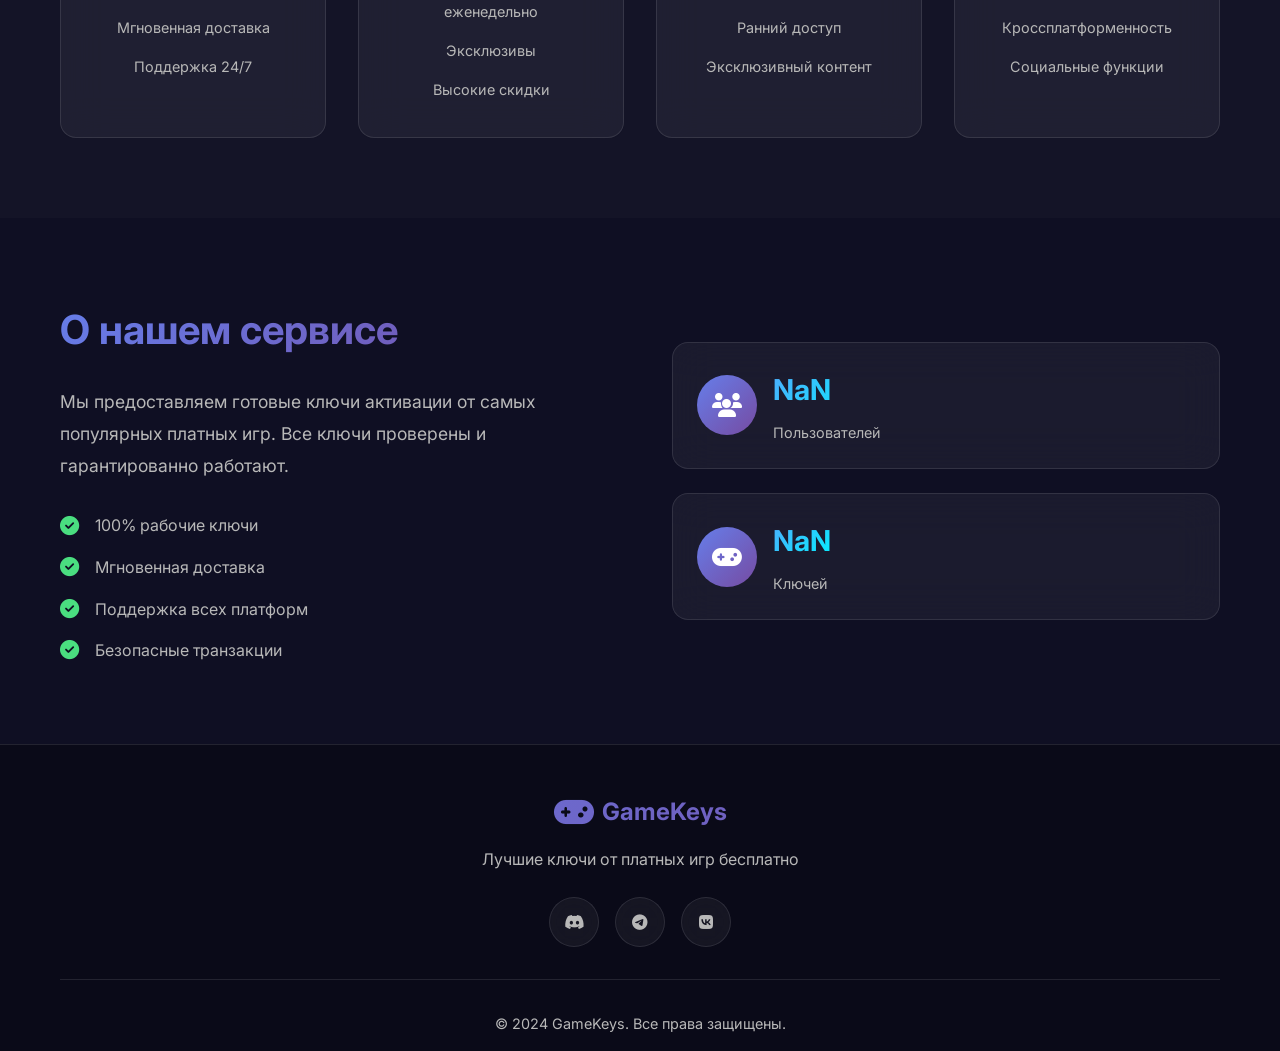
==== commit 85b9ade5: "Create GameKeys website with game key platform design Co-authored-by: facepodamhub754 <facepodamhub7" ====
--- a/index.html
+++ b/index.html
@@ -3,24 +3,24 @@
 <head>
     <meta charset="UTF-8">
     <meta name="viewport" content="width=device-width, initial-scale=1.0">
-    <title>Академия Успеха - Платформенные курсы</title>
+    <title>GameKeys - Готовые ключи от платных игр</title>
     <link rel="stylesheet" href="styles.css">
     <link href="https://fonts.googleapis.com/css2?family=Inter:wght@300;400;500;600;700&display=swap" rel="stylesheet">
-    <link rel="stylesheet" href="https://cdnjs.cloudflare.com/ajax/libs/font-awesome/6.0.0/css/all.min.css">
+    <link rel="stylesheet" href="https://cdnjs.cloudflare.com/ajax/libs/font-awesome/6.4.0/css/all.min.css">
 </head>
 <body>
     <!-- Header -->
     <header class="header">
         <nav class="nav">
             <div class="nav-brand">
-                <i class="fas fa-graduation-cap"></i>
-                <span>Академия Успеха</span>
+                <i class="fas fa-gamepad"></i>
+                <span>GameKeys</span>
             </div>
             <ul class="nav-menu">
-                <li><a href="#home">Главная</a></li>
-                <li><a href="#courses">Курсы</a></li>
-                <li><a href="#about">О нас</a></li>
-                <li><a href="#contact">Контакты</a></li>
+                <li><a href="#home" class="nav-link active">Главная</a></li>
+                <li><a href="#games" class="nav-link">Игры</a></li>
+                <li><a href="#platforms" class="nav-link">Платформы</a></li>
+                <li><a href="#about" class="nav-link">О нас</a></li>
             </ul>
             <div class="nav-toggle">
                 <span></span>
@@ -33,84 +33,275 @@
     <!-- Hero Section -->
     <section id="home" class="hero">
         <div class="hero-content">
-            <h1>Достигните новых высот с нашими курсами</h1>
-            <p>Профессиональное обучение от экспертов индустрии. Начните свой путь к успеху уже сегодня!</p>
-            <a href="#courses" class="btn btn-primary">Начать обучение</a>
-        </div>
-        <div class="hero-image">
-            <div class="hero-graphic">
-                <i class="fas fa-rocket"></i>
+            <h1 class="hero-title">
+                Готовые ключи от 
+                <span class="gradient-text">платных игр</span>
+            </h1>
+            <p class="hero-subtitle">
+                Получите доступ к лучшим играм бесплатно! Все ключи уже готовы и проверены.
+            </p>
+            <div class="hero-stats">
+                <div class="stat-item">
+                    <div class="stat-number" data-target="500">0</div>
+                    <div class="stat-label">Доступных ключей</div>
+                </div>
+                <div class="stat-item">
+                    <div class="stat-number" data-target="150">0</div>
+                    <div class="stat-label">Игр</div>
+                </div>
+                <div class="stat-item">
+                    <div class="stat-number" data-target="10000">0</div>
+                    <div class="stat-label">Довольных пользователей</div>
+                </div>
+            </div>
+            <a href="#games" class="cta-button">
+                <i class="fas fa-play"></i>
+                Получить ключ
+            </a>
+        </div>
+        <div class="hero-visual">
+            <div class="floating-icons">
+                <i class="fab fa-steam"></i>
+                <i class="fab fa-playstation"></i>
+                <i class="fab fa-xbox"></i>
+                <i class="fab fa-apple"></i>
             </div>
         </div>
     </section>
 
-    <!-- Courses Section -->
-    <section id="courses" class="courses">
+    <!-- Games Section -->
+    <section id="games" class="games">
         <div class="container">
-            <h2>Наши курсы</h2>
-            <p class="section-subtitle">Выберите курс, который подходит именно вам</p>
+            <div class="section-header">
+                <h2>Доступные игры</h2>
+                <p>Выберите игру и получите готовый ключ активации</p>
+            </div>
             
-            <div class="courses-grid">
-                <div class="course-card">
-                    <div class="course-image">
-                        <i class="fas fa-code"></i>
-                    </div>
-                    <div class="course-content">
-                        <h3>Web-разработка</h3>
-                        <p>Изучите современные технологии веб-разработки и создавайте потрясающие сайты</p>
-                        <ul class="course-features">
-                            <li><i class="fas fa-check"></i> HTML, CSS, JavaScript</li>
-                            <li><i class="fas fa-check"></i> React и Node.js</li>
-                            <li><i class="fas fa-check"></i> Практические проекты</li>
-                        </ul>
-                        <div class="course-price">
-                            <span class="price">₽29,900</span>
-                            <button class="btn btn-secondary buy-course" data-course="web-dev" data-price="29900">
-                                Купить курс
-                            </button>
-                        </div>
-                    </div>
-                </div>
-
-                <div class="course-card">
-                    <div class="course-image">
-                        <i class="fas fa-chart-line"></i>
-                    </div>
-                    <div class="course-content">
-                        <h3>Маркетинг и продажи</h3>
-                        <p>Освойте современные стратегии маркетинга и увеличьте свои продажи</p>
-                        <ul class="course-features">
-                            <li><i class="fas fa-check"></i> SMM и контент-маркетинг</li>
-                            <li><i class="fas fa-check"></i> Аналитика и оптимизация</li>
-                            <li><i class="fas fa-check"></i> Работа с клиентами</li>
-                        </ul>
-                        <div class="course-price">
-                            <span class="price">₽24,900</span>
-                            <button class="btn btn-secondary buy-course" data-course="marketing" data-price="24900">
-                                Купить курс
-                            </button>
-                        </div>
-                    </div>
-                </div>
-
-                <div class="course-card">
-                    <div class="course-image">
-                        <i class="fas fa-palette"></i>
-                    </div>
-                    <div class="course-content">
-                        <h3>Дизайн и креатив</h3>
-                        <p>Развивайте креативное мышление и создавайте уникальные дизайны</p>
-                        <ul class="course-features">
-                            <li><i class="fas fa-check"></i> UI/UX дизайн</li>
-                            <li><i class="fas fa-check"></i> Графический дизайн</li>
-                            <li><i class="fas fa-check"></i> Брендинг и айдентика</li>
-                        </ul>
-                        <div class="course-price">
-                            <span class="price">₽19,900</span>
-                            <button class="btn btn-secondary buy-course" data-course="design" data-price="19900">
-                                Купить курс
-                            </button>
-                        </div>
+            <!-- Search and Filter -->
+            <div class="games-controls">
+                <div class="search-box">
+                    <i class="fas fa-search"></i>
+                    <input type="text" id="gameSearch" placeholder="Поиск игр...">
+                </div>
+                <div class="filter-buttons">
+                    <button class="filter-btn active" data-platform="all">Все</button>
+                    <button class="filter-btn" data-platform="steam">Steam</button>
+                    <button class="filter-btn" data-platform="epic">Epic Games</button>
+                    <button class="filter-btn" data-platform="origin">Origin</button>
+                    <button class="filter-btn" data-platform="uplay">Ubisoft</button>
+                </div>
+            </div>
+
+            <!-- Games Grid -->
+            <div class="games-grid" id="gamesGrid">
+                <!-- Steam Games -->
+                <div class="game-card" data-platform="steam" data-price="59.99">
+                    <div class="game-image">
+                        <img src="https://via.placeholder.com/300x200/1b2838/ffffff?text=Cyberpunk+2077" alt="Cyberpunk 2077">
+                        <div class="platform-badge steam">
+                            <i class="fab fa-steam"></i>
+                        </div>
+                    </div>
+                    <div class="game-info">
+                        <h3>Cyberpunk 2077</h3>
+                        <p>Открытый мир, RPG, киберпанк</p>
+                        <div class="game-meta">
+                            <span class="original-price">59.99$</span>
+                            <span class="free-badge">БЕСПЛАТНО</span>
+                        </div>
+                        <button class="get-key-btn" data-game="Cyberpunk 2077" data-key="CP2077-STEAM-XXXX-YYYY-ZZZZ">
+                            <i class="fas fa-key"></i>
+                            Получить ключ
+                        </button>
+                    </div>
+                </div>
+
+                <div class="game-card" data-platform="steam" data-price="39.99">
+                    <div class="game-image">
+                        <img src="https://via.placeholder.com/300x200/1b2838/ffffff?text=Red+Dead+Redemption+2" alt="Red Dead Redemption 2">
+                        <div class="platform-badge steam">
+                            <i class="fab fa-steam"></i>
+                        </div>
+                    </div>
+                    <div class="game-info">
+                        <h3>Red Dead Redemption 2</h3>
+                        <p>Вестерн, открытый мир, приключения</p>
+                        <div class="game-meta">
+                            <span class="original-price">39.99$</span>
+                            <span class="free-badge">БЕСПЛАТНО</span>
+                        </div>
+                        <button class="get-key-btn" data-game="Red Dead Redemption 2" data-key="RDR2-STEAM-AAAA-BBBB-CCCC">
+                            <i class="fas fa-key"></i>
+                            Получить ключ
+                        </button>
+                    </div>
+                </div>
+
+                <div class="game-card" data-platform="steam" data-price="29.99">
+                    <div class="game-image">
+                        <img src="https://via.placeholder.com/300x200/1b2838/ffffff?text=The+Witcher+3" alt="The Witcher 3">
+                        <div class="platform-badge steam">
+                            <i class="fab fa-steam"></i>
+                        </div>
+                    </div>
+                    <div class="game-info">
+                        <h3>The Witcher 3: Wild Hunt</h3>
+                        <p>RPG, фэнтези, открытый мир</p>
+                        <div class="game-meta">
+                            <span class="original-price">29.99$</span>
+                            <span class="free-badge">БЕСПЛАТНО</span>
+                        </div>
+                        <button class="get-key-btn" data-game="The Witcher 3: Wild Hunt" data-key="WITCHER3-STEAM-DDDD-EEEE-FFFF">
+                            <i class="fas fa-key"></i>
+                            Получить ключ
+                        </button>
+                    </div>
+                </div>
+
+                <!-- Epic Games -->
+                <div class="game-card" data-platform="epic" data-price="49.99">
+                    <div class="game-image">
+                        <img src="https://via.placeholder.com/300x200/2e2e2e/ffffff?text=God+of+War" alt="God of War">
+                        <div class="platform-badge epic">
+                            <i class="fas fa-gamepad"></i>
+                        </div>
+                    </div>
+                    <div class="game-info">
+                        <h3>God of War</h3>
+                        <p>Экшен, приключения, мифология</p>
+                        <div class="game-meta">
+                            <span class="original-price">49.99$</span>
+                            <span class="free-badge">БЕСПЛАТНО</span>
+                        </div>
+                        <button class="get-key-btn" data-game="God of War" data-key="GOW-EPIC-GGGG-HHHH-IIII">
+                            <i class="fas fa-key"></i>
+                            Получить ключ
+                        </button>
+                    </div>
+                </div>
+
+                <div class="game-card" data-platform="epic" data-price="34.99">
+                    <div class="game-image">
+                        <img src="https://via.placeholder.com/300x200/2e2e2e/ffffff?text=Horizon+Zero+Dawn" alt="Horizon Zero Dawn">
+                        <div class="platform-badge epic">
+                            <i class="fas fa-gamepad"></i>
+                        </div>
+                    </div>
+                    <div class="game-info">
+                        <h3>Horizon Zero Dawn</h3>
+                        <p>Постапокалипсис, открытый мир, роботы</p>
+                        <div class="game-meta">
+                            <span class="original-price">34.99$</span>
+                            <span class="free-badge">БЕСПЛАТНО</span>
+                        </div>
+                        <button class="get-key-btn" data-game="Horizon Zero Dawn" data-key="HZD-EPIC-JJJJ-KKKK-LLLL">
+                            <i class="fas fa-key"></i>
+                            Получить ключ
+                        </button>
+                    </div>
+                </div>
+
+                <!-- Origin Games -->
+                <div class="game-card" data-platform="origin" data-price="44.99">
+                    <div class="game-image">
+                        <img src="https://via.placeholder.com/300x200/f56c2d/ffffff?text=Battlefield+2042" alt="Battlefield 2042">
+                        <div class="platform-badge origin">
+                            <i class="fas fa-fire"></i>
+                        </div>
+                    </div>
+                    <div class="game-info">
+                        <h3>Battlefield 2042</h3>
+                        <p>Шутер, мультиплеер, военные действия</p>
+                        <div class="game-meta">
+                            <span class="original-price">44.99$</span>
+                            <span class="free-badge">БЕСПЛАТНО</span>
+                        </div>
+                        <button class="get-key-btn" data-game="Battlefield 2042" data-key="BF2042-ORIGIN-MMMM-NNNN-OOOO">
+                            <i class="fas fa-key"></i>
+                            Получить ключ
+                        </button>
+                    </div>
+                </div>
+
+                <!-- Ubisoft Games -->
+                <div class="game-card" data-platform="uplay" data-price="39.99">
+                    <div class="game-image">
+                        <img src="https://via.placeholder.com/300x200/0070ff/ffffff?text=Assassin's+Creed+Valhalla" alt="Assassin's Creed Valhalla">
+                        <div class="platform-badge uplay">
+                            <i class="fas fa-shield-alt"></i>
+                        </div>
+                    </div>
+                    <div class="game-info">
+                        <h3>Assassin's Creed Valhalla</h3>
+                        <p>Стелс, открытый мир, викинги</p>
+                        <div class="game-meta">
+                            <span class="original-price">39.99$</span>
+                            <span class="free-badge">БЕСПЛАТНО</span>
+                        </div>
+                        <button class="get-key-btn" data-game="Assassin's Creed Valhalla" data-key="ACV-UPLAY-PPPP-QQQQ-RRRR">
+                            <i class="fas fa-key"></i>
+                            Получить ключ
+                        </button>
+                    </div>
+                </div>
+            </div>
+        </div>
+    </section>
+
+    <!-- Platforms Section -->
+    <section id="platforms" class="platforms">
+        <div class="container">
+            <div class="section-header">
+                <h2>Поддерживаемые платформы</h2>
+                <p>Ключи работают на всех популярных игровых платформах</p>
+            </div>
+            <div class="platforms-grid">
+                <div class="platform-card">
+                    <div class="platform-icon steam">
+                        <i class="fab fa-steam"></i>
+                    </div>
+                    <h3>Steam</h3>
+                    <p>250+ игр</p>
+                    <div class="platform-features">
+                        <span>Автоматическая активация</span>
+                        <span>Мгновенная доставка</span>
+                        <span>Поддержка 24/7</span>
+                    </div>
+                </div>
+                <div class="platform-card">
+                    <div class="platform-icon epic">
+                        <i class="fas fa-gamepad"></i>
+                    </div>
+                    <h3>Epic Games</h3>
+                    <p>120+ игр</p>
+                    <div class="platform-features">
+                        <span>Бесплатные игры еженедельно</span>
+                        <span>Эксклюзивы</span>
+                        <span>Высокие скидки</span>
+                    </div>
+                </div>
+                <div class="platform-card">
+                    <div class="platform-icon origin">
+                        <i class="fas fa-fire"></i>
+                    </div>
+                    <h3>Origin</h3>
+                    <p>80+ игр</p>
+                    <div class="platform-features">
+                        <span>EA Play подписка</span>
+                        <span>Ранний доступ</span>
+                        <span>Эксклюзивный контент</span>
+                    </div>
+                </div>
+                <div class="platform-card">
+                    <div class="platform-icon uplay">
+                        <i class="fas fa-shield-alt"></i>
+                    </div>
+                    <h3>Ubisoft Connect</h3>
+                    <p>60+ игр</p>
+                    <div class="platform-features">
+                        <span>Rewards программа</span>
+                        <span>Кроссплатформенность</span>
+                        <span>Социальные функции</span>
                     </div>
                 </div>
             </div>
@@ -121,51 +312,50 @@
     <section id="about" class="about">
         <div class="container">
             <div class="about-content">
-                <h2>О нашей академии</h2>
-                <p>Мы - команда профессионалов, которая помогает людям достигать успеха в различных областях. Наши курсы разработаны экспертами индустрии и включают практические задания, которые помогут вам закрепить полученные знания.</p>
-                <div class="stats">
-                    <div class="stat">
-                        <h3>1000+</h3>
-                        <p>Выпускников</p>
-                    </div>
-                    <div class="stat">
-                        <h3>50+</h3>
-                        <p>Экспертов</p>
-                    </div>
-                    <div class="stat">
-                        <h3>95%</h3>
-                        <p>Успешных проектов</p>
-                    </div>
-                </div>
-            </div>
-        </div>
-    </section>
-
-    <!-- Contact Section -->
-    <section id="contact" class="contact">
-        <div class="container">
-            <h2>Свяжитесь с нами</h2>
-            <div class="contact-content">
-                <div class="contact-info">
-                    <div class="contact-item">
-                        <i class="fas fa-envelope"></i>
-                        <span>info@academy-success.ru</span>
-                    </div>
-                    <div class="contact-item">
-                        <i class="fas fa-phone"></i>
-                        <span>+7 (800) 555-0123</span>
-                    </div>
-                    <div class="contact-item">
-                        <i class="fas fa-map-marker-alt"></i>
-                        <span>Москва, ул. Успеха, д. 1</span>
-                    </div>
-                </div>
-                <form class="contact-form">
-                    <input type="text" placeholder="Ваше имя" required>
-                    <input type="email" placeholder="Email" required>
-                    <textarea placeholder="Сообщение" rows="5" required></textarea>
-                    <button type="submit" class="btn btn-primary">Отправить</button>
-                </form>
+                <div class="about-text">
+                    <h2>О нашем сервисе</h2>
+                    <p>Мы предоставляем готовые ключи активации от самых популярных платных игр. Все ключи проверены и гарантированно работают.</p>
+                    <div class="features-list">
+                        <div class="feature-item">
+                            <i class="fas fa-check-circle"></i>
+                            <span>100% рабочие ключи</span>
+                        </div>
+                        <div class="feature-item">
+                            <i class="fas fa-check-circle"></i>
+                            <span>Мгновенная доставка</span>
+                        </div>
+                        <div class="feature-item">
+                            <i class="fas fa-check-circle"></i>
+                            <span>Поддержка всех платформ</span>
+                        </div>
+                        <div class="feature-item">
+                            <i class="fas fa-check-circle"></i>
+                            <span>Безопасные транзакции</span>
+                        </div>
+                    </div>
+                </div>
+                <div class="about-visual">
+                    <div class="stats-cards">
+                        <div class="stat-card">
+                            <div class="stat-icon">
+                                <i class="fas fa-users"></i>
+                            </div>
+                            <div class="stat-content">
+                                <div class="stat-number">10,000+</div>
+                                <div class="stat-label">Пользователей</div>
+                            </div>
+                        </div>
+                        <div class="stat-card">
+                            <div class="stat-icon">
+                                <i class="fas fa-gamepad"></i>
+                            </div>
+                            <div class="stat-content">
+                                <div class="stat-number">500+</div>
+                                <div class="stat-label">Ключей</div>
+                            </div>
+                        </div>
+                    </div>
+                </div>
             </div>
         </div>
     </section>
@@ -175,51 +365,57 @@
         <div class="container">
             <div class="footer-content">
                 <div class="footer-brand">
-                    <i class="fas fa-graduation-cap"></i>
-                    <span>Академия Успеха</span>
-                </div>
-                <p>&copy; 2024 Академия Успеха. Все права защищены.</p>
+                    <i class="fas fa-gamepad"></i>
+                    <span>GameKeys</span>
+                </div>
+                <p>Лучшие ключи от платных игр бесплатно</p>
+                <div class="social-links">
+                    <a href="#"><i class="fab fa-discord"></i></a>
+                    <a href="#"><i class="fab fa-telegram"></i></a>
+                    <a href="#"><i class="fab fa-vk"></i></a>
+                </div>
+            </div>
+            <div class="footer-bottom">
+                <p>&copy; 2024 GameKeys. Все права защищены.</p>
             </div>
         </div>
     </footer>
 
-    <!-- Payment Modal -->
-    <div id="paymentModal" class="modal">
+    <!-- Key Modal -->
+    <div id="keyModal" class="modal">
         <div class="modal-content">
-            <span class="close">&times;</span>
-            <h2>Оплата курса</h2>
-            <div id="courseInfo"></div>
-            <div class="payment-form">
-                <div class="form-group">
-                    <label for="cardNumber">Номер карты</label>
-                    <input type="text" id="cardNumber" placeholder="1234 5678 9012 3456" maxlength="19">
-                </div>
-                <div class="form-row">
-                    <div class="form-group">
-                        <label for="expiry">Срок действия</label>
-                        <input type="text" id="expiry" placeholder="MM/YY" maxlength="5">
-                    </div>
-                    <div class="form-group">
-                        <label for="cvv">CVV</label>
-                        <input type="text" id="cvv" placeholder="123" maxlength="3">
-                    </div>
-                </div>
-                <div class="form-group">
-                    <label for="cardName">Имя владельца карты</label>
-                    <input type="text" id="cardName" placeholder="ИВАН ИВАНОВ">
-                </div>
-                <button id="payButton" class="btn btn-primary">Оплатить</button>
-            </div>
-        </div>
-    </div>
-
-    <!-- Success Modal -->
-    <div id="successModal" class="modal">
-        <div class="modal-content success">
-            <i class="fas fa-check-circle"></i>
-            <h2>Оплата прошла успешно!</h2>
-            <p>Спасибо за покупку! Мы отправили вам доступ к курсу на email.</p>
-            <button class="btn btn-primary" onclick="closeSuccessModal()">Отлично!</button>
+            <div class="modal-header">
+                <h3>Ваш ключ активации</h3>
+                <button class="modal-close">&times;</button>
+            </div>
+            <div class="modal-body">
+                <div class="game-info-modal">
+                    <img id="modalGameImage" src="" alt="">
+                    <div>
+                        <h4 id="modalGameTitle"></h4>
+                        <p id="modalGameDescription"></p>
+                    </div>
+                </div>
+                <div class="key-display">
+                    <label>Ключ активации:</label>
+                    <div class="key-input-group">
+                        <input type="text" id="keyInput" readonly>
+                        <button id="copyKeyBtn" class="copy-btn">
+                            <i class="fas fa-copy"></i>
+                            Копировать
+                        </button>
+                    </div>
+                </div>
+                <div class="activation-steps">
+                    <h5>Как активировать:</h5>
+                    <ol>
+                        <li>Скопируйте ключ выше</li>
+                        <li>Откройте соответствующую платформу</li>
+                        <li>Введите ключ в разделе "Активировать продукт"</li>
+                        <li>Наслаждайтесь игрой!</li>
+                    </ol>
+                </div>
+            </div>
         </div>
     </div>
 
--- a/styles.css
+++ b/styles.css
@@ -1,3 +1,18 @@
+/* CSS Variables */
+:root {
+    --primary-gradient: linear-gradient(135deg, #667eea 0%, #764ba2 100%);
+    --secondary-gradient: linear-gradient(135deg, #f093fb 0%, #f5576c 100%);
+    --accent-gradient: linear-gradient(135deg, #4facfe 0%, #00f2fe 100%);
+    --dark-bg: #0f0f23;
+    --card-bg: rgba(255, 255, 255, 0.05);
+    --text-primary: #ffffff;
+    --text-secondary: #b8b8b8;
+    --border-color: rgba(255, 255, 255, 0.1);
+    --shadow: 0 8px 32px rgba(0, 0, 0, 0.3);
+    --border-radius: 16px;
+    --transition: all 0.3s cubic-bezier(0.4, 0, 0.2, 1);
+}
+
 /* Reset and Base Styles */
 * {
     margin: 0;
@@ -5,10 +20,15 @@
     box-sizing: border-box;
 }
 
+html {
+    scroll-behavior: smooth;
+}
+
 body {
     font-family: 'Inter', sans-serif;
+    background: var(--dark-bg);
+    color: var(--text-primary);
     line-height: 1.6;
-    color: #333;
     overflow-x: hidden;
 }
 
@@ -22,11 +42,12 @@
 .header {
     position: fixed;
     top: 0;
-    width: 100%;
-    background: rgba(255, 255, 255, 0.95);
-    backdrop-filter: blur(10px);
+    left: 0;
+    right: 0;
     z-index: 1000;
-    box-shadow: 0 2px 20px rgba(0, 0, 0, 0.1);
+    background: rgba(15, 15, 35, 0.95);
+    backdrop-filter: blur(20px);
+    border-bottom: 1px solid var(--border-color);
 }
 
 .nav {
@@ -44,11 +65,18 @@
     gap: 0.5rem;
     font-size: 1.5rem;
     font-weight: 700;
-    color: #6366f1;
+    background: var(--primary-gradient);
+    -webkit-background-clip: text;
+    -webkit-text-fill-color: transparent;
+    background-clip: text;
 }
 
 .nav-brand i {
     font-size: 2rem;
+    background: var(--primary-gradient);
+    -webkit-background-clip: text;
+    -webkit-text-fill-color: transparent;
+    background-clip: text;
 }
 
 .nav-menu {
@@ -57,579 +85,898 @@
     gap: 2rem;
 }
 
-.nav-menu a {
+.nav-link {
+    color: var(--text-secondary);
     text-decoration: none;
-    color: #333;
     font-weight: 500;
-    transition: color 0.3s ease;
-}
-
-.nav-menu a:hover {
-    color: #6366f1;
+    transition: var(--transition);
+    position: relative;
+}
+
+.nav-link:hover,
+.nav-link.active {
+    color: var(--text-primary);
+}
+
+.nav-link::after {
+    content: '';
+    position: absolute;
+    bottom: -5px;
+    left: 0;
+    width: 0;
+    height: 2px;
+    background: var(--primary-gradient);
+    transition: var(--transition);
+}
+
+.nav-link:hover::after,
+.nav-link.active::after {
+    width: 100%;
 }
 
 .nav-toggle {
     display: none;
     flex-direction: column;
+    gap: 4px;
     cursor: pointer;
 }
 
 .nav-toggle span {
     width: 25px;
     height: 3px;
-    background: #333;
-    margin: 3px 0;
-    transition: 0.3s;
+    background: var(--text-primary);
+    transition: var(--transition);
 }
 
 /* Hero Section */
 .hero {
-    display: flex;
-    align-items: center;
     min-height: 100vh;
-    padding: 120px 2rem 2rem;
-    background: linear-gradient(135deg, #667eea 0%, #764ba2 100%);
-    color: white;
-}
-
-.hero-content {
-    flex: 1;
-    max-width: 600px;
-}
-
-.hero h1 {
-    font-size: 3.5rem;
-    font-weight: 700;
-    margin-bottom: 1.5rem;
-    line-height: 1.2;
-}
-
-.hero p {
-    font-size: 1.2rem;
-    margin-bottom: 2rem;
-    opacity: 0.9;
-}
-
-.hero-image {
-    flex: 1;
-    display: flex;
-    justify-content: center;
-    align-items: center;
-}
-
-.hero-graphic {
-    width: 300px;
-    height: 300px;
-    background: rgba(255, 255, 255, 0.1);
-    border-radius: 50%;
-    display: flex;
-    align-items: center;
-    justify-content: center;
-    backdrop-filter: blur(10px);
-    border: 2px solid rgba(255, 255, 255, 0.2);
-}
-
-.hero-graphic i {
-    font-size: 8rem;
-    color: rgba(255, 255, 255, 0.8);
-}
-
-/* Buttons */
-.btn {
-    display: inline-block;
-    padding: 1rem 2rem;
-    border: none;
-    border-radius: 50px;
-    text-decoration: none;
-    font-weight: 600;
-    cursor: pointer;
-    transition: all 0.3s ease;
-    font-size: 1rem;
-}
-
-.btn-primary {
-    background: linear-gradient(135deg, #667eea 0%, #764ba2 100%);
-    color: white;
-    box-shadow: 0 10px 30px rgba(102, 126, 234, 0.4);
-}
-
-.btn-primary:hover {
-    transform: translateY(-2px);
-    box-shadow: 0 15px 40px rgba(102, 126, 234, 0.6);
-}
-
-.btn-secondary {
-    background: #f8fafc;
-    color: #6366f1;
-    border: 2px solid #e2e8f0;
-}
-
-.btn-secondary:hover {
-    background: #6366f1;
-    color: white;
-    border-color: #6366f1;
-}
-
-/* Courses Section */
-.courses {
-    padding: 5rem 0;
-    background: #f8fafc;
-}
-
-.courses h2 {
-    text-align: center;
-    font-size: 2.5rem;
-    margin-bottom: 1rem;
-    color: #1e293b;
-}
-
-.section-subtitle {
-    text-align: center;
-    font-size: 1.1rem;
-    color: #64748b;
-    margin-bottom: 3rem;
-}
-
-.courses-grid {
-    display: grid;
-    grid-template-columns: repeat(auto-fit, minmax(350px, 1fr));
-    gap: 2rem;
-    margin-top: 3rem;
-}
-
-.course-card {
-    background: white;
-    border-radius: 20px;
+    display: flex;
+    align-items: center;
+    padding: 120px 0 80px;
+    position: relative;
     overflow: hidden;
-    box-shadow: 0 10px 30px rgba(0, 0, 0, 0.1);
-    transition: transform 0.3s ease, box-shadow 0.3s ease;
-}
-
-.course-card:hover {
-    transform: translateY(-10px);
-    box-shadow: 0 20px 50px rgba(0, 0, 0, 0.15);
-}
-
-.course-image {
-    height: 200px;
-    background: linear-gradient(135deg, #667eea 0%, #764ba2 100%);
-    display: flex;
-    align-items: center;
-    justify-content: center;
-}
-
-.course-image i {
-    font-size: 4rem;
-    color: white;
-}
-
-.course-content {
-    padding: 2rem;
-}
-
-.course-content h3 {
-    font-size: 1.5rem;
-    margin-bottom: 1rem;
-    color: #1e293b;
-}
-
-.course-content p {
-    color: #64748b;
-    margin-bottom: 1.5rem;
-}
-
-.course-features {
-    list-style: none;
-    margin-bottom: 2rem;
-}
-
-.course-features li {
-    display: flex;
-    align-items: center;
-    gap: 0.5rem;
-    margin-bottom: 0.5rem;
-    color: #475569;
-}
-
-.course-features i {
-    color: #10b981;
-}
-
-.course-price {
-    display: flex;
-    justify-content: space-between;
-    align-items: center;
-}
-
-.price {
-    font-size: 1.5rem;
-    font-weight: 700;
-    color: #6366f1;
-}
-
-/* About Section */
-.about {
-    padding: 5rem 0;
-    background: white;
-}
-
-.about-content {
-    text-align: center;
-    max-width: 800px;
-    margin: 0 auto;
-}
-
-.about h2 {
-    font-size: 2.5rem;
-    margin-bottom: 1.5rem;
-    color: #1e293b;
-}
-
-.about p {
-    font-size: 1.1rem;
-    color: #64748b;
-    margin-bottom: 3rem;
-    line-height: 1.8;
-}
-
-.stats {
-    display: grid;
-    grid-template-columns: repeat(auto-fit, minmax(200px, 1fr));
-    gap: 2rem;
-    margin-top: 3rem;
-}
-
-.stat {
-    text-align: center;
-}
-
-.stat h3 {
-    font-size: 3rem;
-    font-weight: 700;
-    color: #6366f1;
-    margin-bottom: 0.5rem;
-}
-
-.stat p {
-    color: #64748b;
-    font-size: 1.1rem;
-}
-
-/* Contact Section */
-.contact {
-    padding: 5rem 0;
-    background: #f8fafc;
-}
-
-.contact h2 {
-    text-align: center;
-    font-size: 2.5rem;
-    margin-bottom: 3rem;
-    color: #1e293b;
-}
-
-.contact-content {
-    display: grid;
-    grid-template-columns: 1fr 1fr;
-    gap: 4rem;
-    max-width: 800px;
-    margin: 0 auto;
-}
-
-.contact-info {
-    display: flex;
-    flex-direction: column;
-    gap: 2rem;
-}
-
-.contact-item {
-    display: flex;
-    align-items: center;
-    gap: 1rem;
-    padding: 1.5rem;
-    background: white;
-    border-radius: 15px;
-    box-shadow: 0 5px 20px rgba(0, 0, 0, 0.1);
-}
-
-.contact-item i {
-    font-size: 1.5rem;
-    color: #6366f1;
-}
-
-.contact-form {
-    display: flex;
-    flex-direction: column;
-    gap: 1.5rem;
-}
-
-.form-group {
-    display: flex;
-    flex-direction: column;
-    gap: 0.5rem;
-}
-
-.form-group label {
-    font-weight: 600;
-    color: #374151;
-}
-
-.form-group input,
-.form-group textarea {
-    padding: 1rem;
-    border: 2px solid #e5e7eb;
-    border-radius: 10px;
-    font-size: 1rem;
-    transition: border-color 0.3s ease;
-}
-
-.form-group input:focus,
-.form-group textarea:focus {
-    outline: none;
-    border-color: #6366f1;
-}
-
-/* Footer */
-.footer {
-    background: #1e293b;
-    color: white;
-    padding: 2rem 0;
-    text-align: center;
-}
-
-.footer-brand {
-    display: flex;
-    align-items: center;
-    justify-content: center;
-    gap: 0.5rem;
-    font-size: 1.5rem;
-    font-weight: 700;
-    margin-bottom: 1rem;
-}
-
-.footer-brand i {
-    color: #6366f1;
-}
-
-/* Modal Styles */
-.modal {
-    display: none;
-    position: fixed;
-    z-index: 2000;
-    left: 0;
-    top: 0;
-    width: 100%;
-    height: 100%;
-    background-color: rgba(0, 0, 0, 0.5);
-    backdrop-filter: blur(5px);
-}
-
-.modal-content {
-    background-color: white;
-    margin: 5% auto;
-    padding: 2rem;
-    border-radius: 20px;
-    width: 90%;
-    max-width: 500px;
-    position: relative;
-    animation: modalSlideIn 0.3s ease;
-}
-
-@keyframes modalSlideIn {
-    from {
-        opacity: 0;
-        transform: translateY(-50px);
-    }
-    to {
-        opacity: 1;
-        transform: translateY(0);
-    }
-}
-
-.close {
-    position: absolute;
-    right: 1.5rem;
-    top: 1.5rem;
-    font-size: 2rem;
-    cursor: pointer;
-    color: #9ca3af;
-    transition: color 0.3s ease;
-}
-
-.close:hover {
-    color: #374151;
-}
-
-.modal h2 {
-    margin-bottom: 1.5rem;
-    color: #1e293b;
-}
-
-#courseInfo {
-    background: #f8fafc;
-    padding: 1rem;
-    border-radius: 10px;
-    margin-bottom: 1.5rem;
-    text-align: center;
-}
-
-.payment-form {
-    display: flex;
-    flex-direction: column;
-    gap: 1.5rem;
-}
-
-.form-row {
-    display: grid;
-    grid-template-columns: 1fr 1fr;
-    gap: 1rem;
-}
-
-/* Success Modal */
-.modal-content.success {
-    text-align: center;
-}
-
-.modal-content.success i {
-    font-size: 4rem;
-    color: #10b981;
-    margin-bottom: 1rem;
-}
-
-.modal-content.success h2 {
-    color: #10b981;
-    margin-bottom: 1rem;
-}
-
-.modal-content.success p {
-    color: #64748b;
-    margin-bottom: 2rem;
-}
-
-/* Responsive Design */
-@media (max-width: 768px) {
-    .nav-menu {
-        display: none;
-    }
-    
-    .nav-toggle {
-        display: flex;
-    }
-    
-    .hero {
-        flex-direction: column;
-        text-align: center;
-        padding: 100px 1rem 2rem;
-    }
-    
-    .hero h1 {
-        font-size: 2.5rem;
-    }
-    
-    .hero-graphic {
-        width: 200px;
-        height: 200px;
-        margin-top: 2rem;
-    }
-    
-    .hero-graphic i {
-        font-size: 5rem;
-    }
-    
-    .courses-grid {
-        grid-template-columns: 1fr;
-    }
-    
-    .contact-content {
-        grid-template-columns: 1fr;
-        gap: 2rem;
-    }
-    
-    .stats {
-        grid-template-columns: 1fr;
-    }
-    
-    .form-row {
-        grid-template-columns: 1fr;
-    }
-}
-
-@media (max-width: 480px) {
-    .container {
-        padding: 0 15px;
-    }
-    
-    .nav {
-        padding: 1rem;
-    }
-    
-    .hero h1 {
-        font-size: 2rem;
-    }
-    
-    .courses h2,
-    .about h2,
-    .contact h2 {
-        font-size: 2rem;
-    }
-    
-    .modal-content {
-        margin: 10% auto;
-        padding: 1.5rem;
-    }
-}
-
-/* Animations */
-@keyframes fadeInUp {
-    from {
-        opacity: 0;
-        transform: translateY(30px);
-    }
-    to {
-        opacity: 1;
-        transform: translateY(0);
-    }
-}
-
-.course-card,
-.stat,
-.contact-item {
-    animation: fadeInUp 0.6s ease forwards;
-}
-
-.course-card:nth-child(1) { animation-delay: 0.1s; }
-.course-card:nth-child(2) { animation-delay: 0.2s; }
-.course-card:nth-child(3) { animation-delay: 0.3s; }
-
-.stat:nth-child(1) { animation-delay: 0.1s; }
-.stat:nth-child(2) { animation-delay: 0.2s; }
-.stat:nth-child(3) { animation-delay: 0.3s; }
-
-/* Smooth Scrolling */
-html {
-    scroll-behavior: smooth;
-}
-
-/* Loading States */
-.btn:disabled {
-    opacity: 0.6;
-    cursor: not-allowed;
-}
-
-/* Card Hover Effects */
-.course-card::before {
+}
+
+.hero::before {
     content: '';
     position: absolute;
     top: 0;
     left: 0;
     right: 0;
     bottom: 0;
-    background: linear-gradient(135deg, #667eea 0%, #764ba2 100%);
-    opacity: 0;
-    transition: opacity 0.3s ease;
+    background: radial-gradient(circle at 30% 20%, rgba(102, 126, 234, 0.1) 0%, transparent 50%),
+                radial-gradient(circle at 70% 80%, rgba(245, 87, 108, 0.1) 0%, transparent 50%);
     z-index: -1;
 }
 
-.course-card:hover::before {
-    opacity: 0.05;
+.hero-content {
+    flex: 1;
+    max-width: 600px;
+}
+
+.hero-title {
+    font-size: 3.5rem;
+    font-weight: 700;
+    margin-bottom: 1.5rem;
+    line-height: 1.2;
+}
+
+.gradient-text {
+    background: var(--primary-gradient);
+    -webkit-background-clip: text;
+    -webkit-text-fill-color: transparent;
+    background-clip: text;
+}
+
+.hero-subtitle {
+    font-size: 1.25rem;
+    color: var(--text-secondary);
+    margin-bottom: 3rem;
+    max-width: 500px;
+}
+
+.hero-stats {
+    display: flex;
+    gap: 3rem;
+    margin-bottom: 3rem;
+}
+
+.stat-item {
+    text-align: center;
+}
+
+.stat-number {
+    font-size: 2.5rem;
+    font-weight: 700;
+    background: var(--accent-gradient);
+    -webkit-background-clip: text;
+    -webkit-text-fill-color: transparent;
+    background-clip: text;
+}
+
+.stat-label {
+    color: var(--text-secondary);
+    font-size: 0.9rem;
+    margin-top: 0.5rem;
+}
+
+.cta-button {
+    display: inline-flex;
+    align-items: center;
+    gap: 0.5rem;
+    padding: 1rem 2rem;
+    background: var(--primary-gradient);
+    color: white;
+    text-decoration: none;
+    border-radius: var(--border-radius);
+    font-weight: 600;
+    font-size: 1.1rem;
+    transition: var(--transition);
+    box-shadow: var(--shadow);
+}
+
+.cta-button:hover {
+    transform: translateY(-2px);
+    box-shadow: 0 12px 40px rgba(102, 126, 234, 0.4);
+}
+
+.hero-visual {
+    flex: 1;
+    position: relative;
+}
+
+.floating-icons {
+    position: relative;
+    width: 400px;
+    height: 400px;
+}
+
+.floating-icons i {
+    position: absolute;
+    font-size: 4rem;
+    color: rgba(255, 255, 255, 0.1);
+    animation: float 6s ease-in-out infinite;
+}
+
+.floating-icons i:nth-child(1) {
+    top: 20%;
+    left: 20%;
+    animation-delay: 0s;
+}
+
+.floating-icons i:nth-child(2) {
+    top: 60%;
+    right: 20%;
+    animation-delay: 1.5s;
+}
+
+.floating-icons i:nth-child(3) {
+    bottom: 20%;
+    left: 40%;
+    animation-delay: 3s;
+}
+
+.floating-icons i:nth-child(4) {
+    top: 40%;
+    left: 60%;
+    animation-delay: 4.5s;
+}
+
+@keyframes float {
+    0%, 100% { transform: translateY(0px); }
+    50% { transform: translateY(-20px); }
+}
+
+/* Section Styles */
+.section-header {
+    text-align: center;
+    margin-bottom: 4rem;
+}
+
+.section-header h2 {
+    font-size: 2.5rem;
+    font-weight: 700;
+    margin-bottom: 1rem;
+    background: var(--primary-gradient);
+    -webkit-background-clip: text;
+    -webkit-text-fill-color: transparent;
+    background-clip: text;
+}
+
+.section-header p {
+    font-size: 1.1rem;
+    color: var(--text-secondary);
+    max-width: 600px;
+    margin: 0 auto;
+}
+
+/* Games Section */
+.games {
+    padding: 80px 0;
+}
+
+.games-controls {
+    display: flex;
+    justify-content: space-between;
+    align-items: center;
+    margin-bottom: 3rem;
+    gap: 2rem;
+    flex-wrap: wrap;
+}
+
+.search-box {
+    position: relative;
+    flex: 1;
+    max-width: 400px;
+}
+
+.search-box i {
+    position: absolute;
+    left: 1rem;
+    top: 50%;
+    transform: translateY(-50%);
+    color: var(--text-secondary);
+}
+
+.search-box input {
+    width: 100%;
+    padding: 1rem 1rem 1rem 3rem;
+    background: var(--card-bg);
+    border: 1px solid var(--border-color);
+    border-radius: var(--border-radius);
+    color: var(--text-primary);
+    font-size: 1rem;
+    backdrop-filter: blur(20px);
+}
+
+.search-box input::placeholder {
+    color: var(--text-secondary);
+}
+
+.search-box input:focus {
+    outline: none;
+    border-color: #667eea;
+    box-shadow: 0 0 0 3px rgba(102, 126, 234, 0.1);
+}
+
+.filter-buttons {
+    display: flex;
+    gap: 0.5rem;
+    flex-wrap: wrap;
+}
+
+.filter-btn {
+    padding: 0.75rem 1.5rem;
+    background: var(--card-bg);
+    border: 1px solid var(--border-color);
+    border-radius: var(--border-radius);
+    color: var(--text-secondary);
+    cursor: pointer;
+    transition: var(--transition);
+    backdrop-filter: blur(20px);
+}
+
+.filter-btn:hover,
+.filter-btn.active {
+    background: var(--primary-gradient);
+    color: white;
+    border-color: transparent;
+}
+
+.games-grid {
+    display: grid;
+    grid-template-columns: repeat(auto-fit, minmax(350px, 1fr));
+    gap: 2rem;
+}
+
+.game-card {
+    background: var(--card-bg);
+    border-radius: var(--border-radius);
+    overflow: hidden;
+    transition: var(--transition);
+    backdrop-filter: blur(20px);
+    border: 1px solid var(--border-color);
+}
+
+.game-card:hover {
+    transform: translateY(-8px);
+    box-shadow: var(--shadow);
+    border-color: rgba(102, 126, 234, 0.3);
+}
+
+.game-image {
+    position: relative;
+    height: 200px;
+    overflow: hidden;
+}
+
+.game-image img {
+    width: 100%;
+    height: 100%;
+    object-fit: cover;
+    transition: var(--transition);
+}
+
+.game-card:hover .game-image img {
+    transform: scale(1.05);
+}
+
+.platform-badge {
+    position: absolute;
+    top: 1rem;
+    right: 1rem;
+    width: 40px;
+    height: 40px;
+    border-radius: 50%;
+    display: flex;
+    align-items: center;
+    justify-content: center;
+    color: white;
+    font-size: 1.2rem;
+}
+
+.platform-badge.steam {
+    background: #1b2838;
+}
+
+.platform-badge.epic {
+    background: #2e2e2e;
+}
+
+.platform-badge.origin {
+    background: #f56c2d;
+}
+
+.platform-badge.uplay {
+    background: #0070ff;
+}
+
+.game-info {
+    padding: 1.5rem;
+}
+
+.game-info h3 {
+    font-size: 1.3rem;
+    font-weight: 600;
+    margin-bottom: 0.5rem;
+}
+
+.game-info p {
+    color: var(--text-secondary);
+    margin-bottom: 1rem;
+    font-size: 0.9rem;
+}
+
+.game-meta {
+    display: flex;
+    justify-content: space-between;
+    align-items: center;
+    margin-bottom: 1.5rem;
+}
+
+.original-price {
+    color: var(--text-secondary);
+    text-decoration: line-through;
+    font-size: 0.9rem;
+}
+
+.free-badge {
+    background: var(--secondary-gradient);
+    color: white;
+    padding: 0.25rem 0.75rem;
+    border-radius: 20px;
+    font-size: 0.8rem;
+    font-weight: 600;
+}
+
+.get-key-btn {
+    width: 100%;
+    padding: 1rem;
+    background: var(--primary-gradient);
+    color: white;
+    border: none;
+    border-radius: var(--border-radius);
+    font-weight: 600;
+    cursor: pointer;
+    transition: var(--transition);
+    display: flex;
+    align-items: center;
+    justify-content: center;
+    gap: 0.5rem;
+}
+
+.get-key-btn:hover {
+    transform: translateY(-2px);
+    box-shadow: 0 8px 25px rgba(102, 126, 234, 0.4);
+}
+
+/* Platforms Section */
+.platforms {
+    padding: 80px 0;
+    background: rgba(255, 255, 255, 0.02);
+}
+
+.platforms-grid {
+    display: grid;
+    grid-template-columns: repeat(auto-fit, minmax(250px, 1fr));
+    gap: 2rem;
+}
+
+.platform-card {
+    background: var(--card-bg);
+    padding: 2rem;
+    border-radius: var(--border-radius);
+    text-align: center;
+    transition: var(--transition);
+    backdrop-filter: blur(20px);
+    border: 1px solid var(--border-color);
+}
+
+.platform-card:hover {
+    transform: translateY(-5px);
+    box-shadow: var(--shadow);
+}
+
+.platform-icon {
+    width: 80px;
+    height: 80px;
+    border-radius: 50%;
+    display: flex;
+    align-items: center;
+    justify-content: center;
+    margin: 0 auto 1.5rem;
+    font-size: 2rem;
+    color: white;
+}
+
+.platform-icon.steam {
+    background: var(--primary-gradient);
+}
+
+.platform-icon.epic {
+    background: var(--secondary-gradient);
+}
+
+.platform-icon.origin {
+    background: linear-gradient(135deg, #f56c2d 0%, #ff8a65 100%);
+}
+
+.platform-icon.uplay {
+    background: var(--accent-gradient);
+}
+
+.platform-card h3 {
+    font-size: 1.5rem;
+    font-weight: 600;
+    margin-bottom: 0.5rem;
+}
+
+.platform-card p {
+    color: var(--text-secondary);
+    margin-bottom: 1.5rem;
+    font-size: 1.1rem;
+}
+
+.platform-features {
+    display: flex;
+    flex-direction: column;
+    gap: 0.5rem;
+}
+
+.platform-features span {
+    color: var(--text-secondary);
+    font-size: 0.9rem;
+    padding: 0.25rem 0;
+}
+
+/* About Section */
+.about {
+    padding: 80px 0;
+}
+
+.about-content {
+    display: grid;
+    grid-template-columns: 1fr 1fr;
+    gap: 4rem;
+    align-items: center;
+}
+
+.about-text h2 {
+    font-size: 2.5rem;
+    font-weight: 700;
+    margin-bottom: 1.5rem;
+    background: var(--primary-gradient);
+    -webkit-background-clip: text;
+    -webkit-text-fill-color: transparent;
+    background-clip: text;
+}
+
+.about-text p {
+    color: var(--text-secondary);
+    font-size: 1.1rem;
+    margin-bottom: 2rem;
+    line-height: 1.8;
+}
+
+.features-list {
+    display: flex;
+    flex-direction: column;
+    gap: 1rem;
+}
+
+.feature-item {
+    display: flex;
+    align-items: center;
+    gap: 1rem;
+}
+
+.feature-item i {
+    color: #4ade80;
+    font-size: 1.2rem;
+}
+
+.feature-item span {
+    color: var(--text-secondary);
+}
+
+.stats-cards {
+    display: flex;
+    flex-direction: column;
+    gap: 1.5rem;
+}
+
+.stat-card {
+    background: var(--card-bg);
+    padding: 1.5rem;
+    border-radius: var(--border-radius);
+    display: flex;
+    align-items: center;
+    gap: 1rem;
+    backdrop-filter: blur(20px);
+    border: 1px solid var(--border-color);
+}
+
+.stat-icon {
+    width: 60px;
+    height: 60px;
+    border-radius: 50%;
+    background: var(--primary-gradient);
+    display: flex;
+    align-items: center;
+    justify-content: center;
+    font-size: 1.5rem;
+    color: white;
+}
+
+.stat-content .stat-number {
+    font-size: 1.8rem;
+    font-weight: 700;
+    margin-bottom: 0.25rem;
+}
+
+.stat-content .stat-label {
+    color: var(--text-secondary);
+    font-size: 0.9rem;
+}
+
+/* Footer */
+.footer {
+    background: rgba(0, 0, 0, 0.3);
+    padding: 3rem 0 1rem;
+    border-top: 1px solid var(--border-color);
+}
+
+.footer-content {
+    text-align: center;
+    margin-bottom: 2rem;
+}
+
+.footer-brand {
+    display: flex;
+    align-items: center;
+    justify-content: center;
+    gap: 0.5rem;
+    font-size: 1.5rem;
+    font-weight: 700;
+    margin-bottom: 1rem;
+    background: var(--primary-gradient);
+    -webkit-background-clip: text;
+    -webkit-text-fill-color: transparent;
+    background-clip: text;
+}
+
+.footer-brand i {
+    font-size: 2rem;
+}
+
+.footer-content p {
+    color: var(--text-secondary);
+    margin-bottom: 1.5rem;
+}
+
+.social-links {
+    display: flex;
+    justify-content: center;
+    gap: 1rem;
+}
+
+.social-links a {
+    width: 50px;
+    height: 50px;
+    border-radius: 50%;
+    background: var(--card-bg);
+    display: flex;
+    align-items: center;
+    justify-content: center;
+    color: var(--text-secondary);
+    text-decoration: none;
+    transition: var(--transition);
+    backdrop-filter: blur(20px);
+    border: 1px solid var(--border-color);
+}
+
+.social-links a:hover {
+    background: var(--primary-gradient);
+    color: white;
+    transform: translateY(-2px);
+}
+
+.footer-bottom {
+    text-align: center;
+    padding-top: 2rem;
+    border-top: 1px solid var(--border-color);
+}
+
+.footer-bottom p {
+    color: var(--text-secondary);
+    font-size: 0.9rem;
+}
+
+/* Modal */
+.modal {
+    display: none;
+    position: fixed;
+    top: 0;
+    left: 0;
+    width: 100%;
+    height: 100%;
+    background: rgba(0, 0, 0, 0.8);
+    z-index: 2000;
+    backdrop-filter: blur(10px);
+}
+
+.modal-content {
+    position: absolute;
+    top: 50%;
+    left: 50%;
+    transform: translate(-50%, -50%);
+    background: var(--dark-bg);
+    border-radius: var(--border-radius);
+    max-width: 600px;
+    width: 90%;
+    max-height: 90vh;
+    overflow-y: auto;
+    border: 1px solid var(--border-color);
+    box-shadow: var(--shadow);
+}
+
+.modal-header {
+    display: flex;
+    justify-content: space-between;
+    align-items: center;
+    padding: 2rem 2rem 1rem;
+    border-bottom: 1px solid var(--border-color);
+}
+
+.modal-header h3 {
+    font-size: 1.5rem;
+    font-weight: 600;
+}
+
+.modal-close {
+    background: none;
+    border: none;
+    color: var(--text-secondary);
+    font-size: 2rem;
+    cursor: pointer;
+    transition: var(--transition);
+}
+
+.modal-close:hover {
+    color: var(--text-primary);
+}
+
+.modal-body {
+    padding: 2rem;
+}
+
+.game-info-modal {
+    display: flex;
+    gap: 1rem;
+    margin-bottom: 2rem;
+    padding-bottom: 1.5rem;
+    border-bottom: 1px solid var(--border-color);
+}
+
+.game-info-modal img {
+    width: 80px;
+    height: 80px;
+    border-radius: var(--border-radius);
+    object-fit: cover;
+}
+
+.game-info-modal h4 {
+    font-size: 1.3rem;
+    font-weight: 600;
+    margin-bottom: 0.5rem;
+}
+
+.game-info-modal p {
+    color: var(--text-secondary);
+    font-size: 0.9rem;
+}
+
+.key-display {
+    margin-bottom: 2rem;
+}
+
+.key-display label {
+    display: block;
+    margin-bottom: 0.5rem;
+    font-weight: 500;
+    color: var(--text-secondary);
+}
+
+.key-input-group {
+    display: flex;
+    gap: 0.5rem;
+}
+
+.key-input-group input {
+    flex: 1;
+    padding: 1rem;
+    background: var(--card-bg);
+    border: 1px solid var(--border-color);
+    border-radius: var(--border-radius);
+    color: var(--text-primary);
+    font-family: 'Courier New', monospace;
+    font-size: 1rem;
+    backdrop-filter: blur(20px);
+}
+
+.copy-btn {
+    padding: 1rem 1.5rem;
+    background: var(--primary-gradient);
+    color: white;
+    border: none;
+    border-radius: var(--border-radius);
+    cursor: pointer;
+    transition: var(--transition);
+    font-weight: 600;
+    display: flex;
+    align-items: center;
+    gap: 0.5rem;
+}
+
+.copy-btn:hover {
+    transform: translateY(-2px);
+    box-shadow: 0 8px 25px rgba(102, 126, 234, 0.4);
+}
+
+.activation-steps {
+    background: var(--card-bg);
+    padding: 1.5rem;
+    border-radius: var(--border-radius);
+    backdrop-filter: blur(20px);
+    border: 1px solid var(--border-color);
+}
+
+.activation-steps h5 {
+    margin-bottom: 1rem;
+    font-weight: 600;
+}
+
+.activation-steps ol {
+    padding-left: 1.5rem;
+}
+
+.activation-steps li {
+    margin-bottom: 0.5rem;
+    color: var(--text-secondary);
+}
+
+/* Responsive Design */
+@media (max-width: 768px) {
+    .nav-menu {
+        display: none;
+    }
+    
+    .nav-toggle {
+        display: flex;
+    }
+    
+    .hero {
+        flex-direction: column;
+        text-align: center;
+        padding: 100px 0 60px;
+    }
+    
+    .hero-title {
+        font-size: 2.5rem;
+    }
+    
+    .hero-stats {
+        justify-content: center;
+        gap: 2rem;
+    }
+    
+    .games-controls {
+        flex-direction: column;
+        align-items: stretch;
+    }
+    
+    .search-box {
+        max-width: none;
+    }
+    
+    .filter-buttons {
+        justify-content: center;
+    }
+    
+    .games-grid {
+        grid-template-columns: 1fr;
+    }
+    
+    .platforms-grid {
+        grid-template-columns: 1fr;
+    }
+    
+    .about-content {
+        grid-template-columns: 1fr;
+        gap: 2rem;
+    }
+    
+    .floating-icons {
+        width: 300px;
+        height: 300px;
+    }
+    
+    .floating-icons i {
+        font-size: 3rem;
+    }
+}
+
+@media (max-width: 480px) {
+    .container {
+        padding: 0 15px;
+    }
+    
+    .hero-title {
+        font-size: 2rem;
+    }
+    
+    .hero-stats {
+        flex-direction: column;
+        gap: 1.5rem;
+    }
+    
+    .modal-content {
+        width: 95%;
+        margin: 20px;
+    }
+    
+    .modal-header,
+    .modal-body {
+        padding: 1.5rem;
+    }
+    
+    .game-info-modal {
+        flex-direction: column;
+        text-align: center;
+    }
+    
+    .key-input-group {
+        flex-direction: column;
+    }
 }
